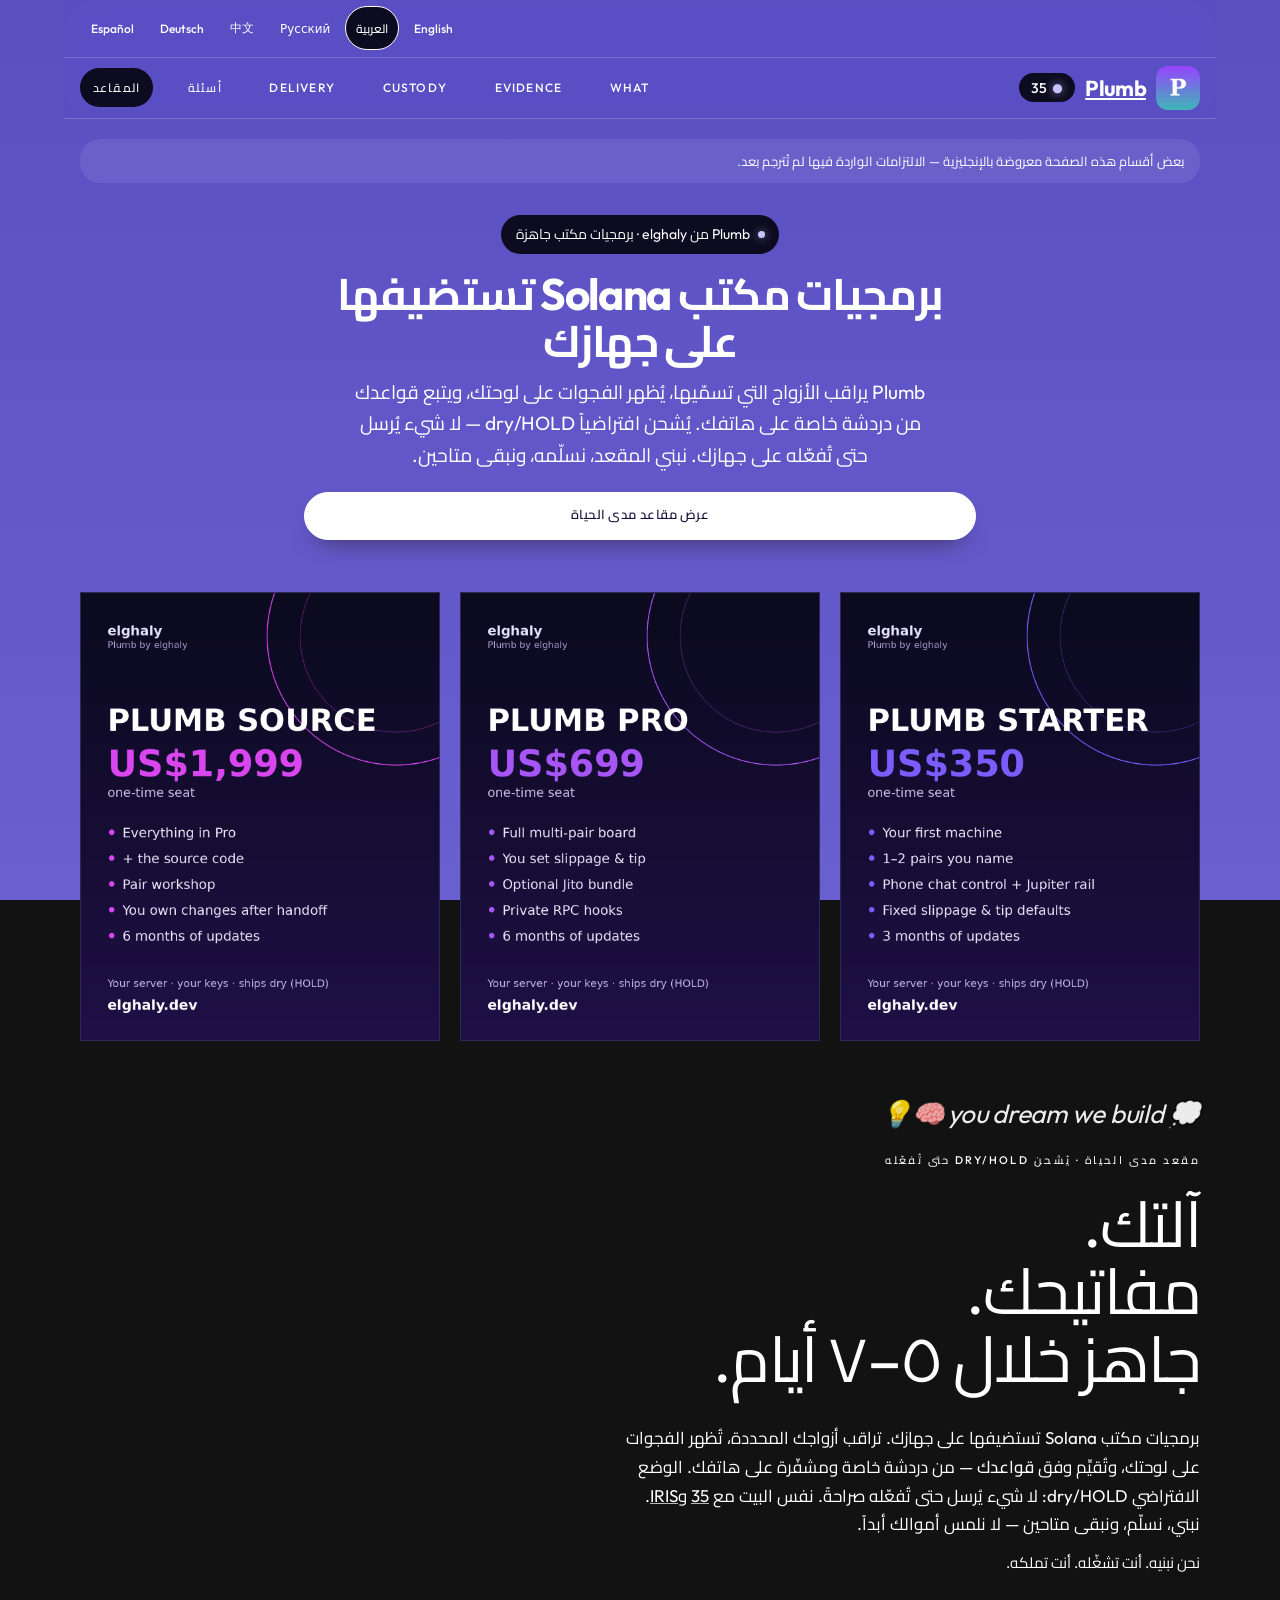
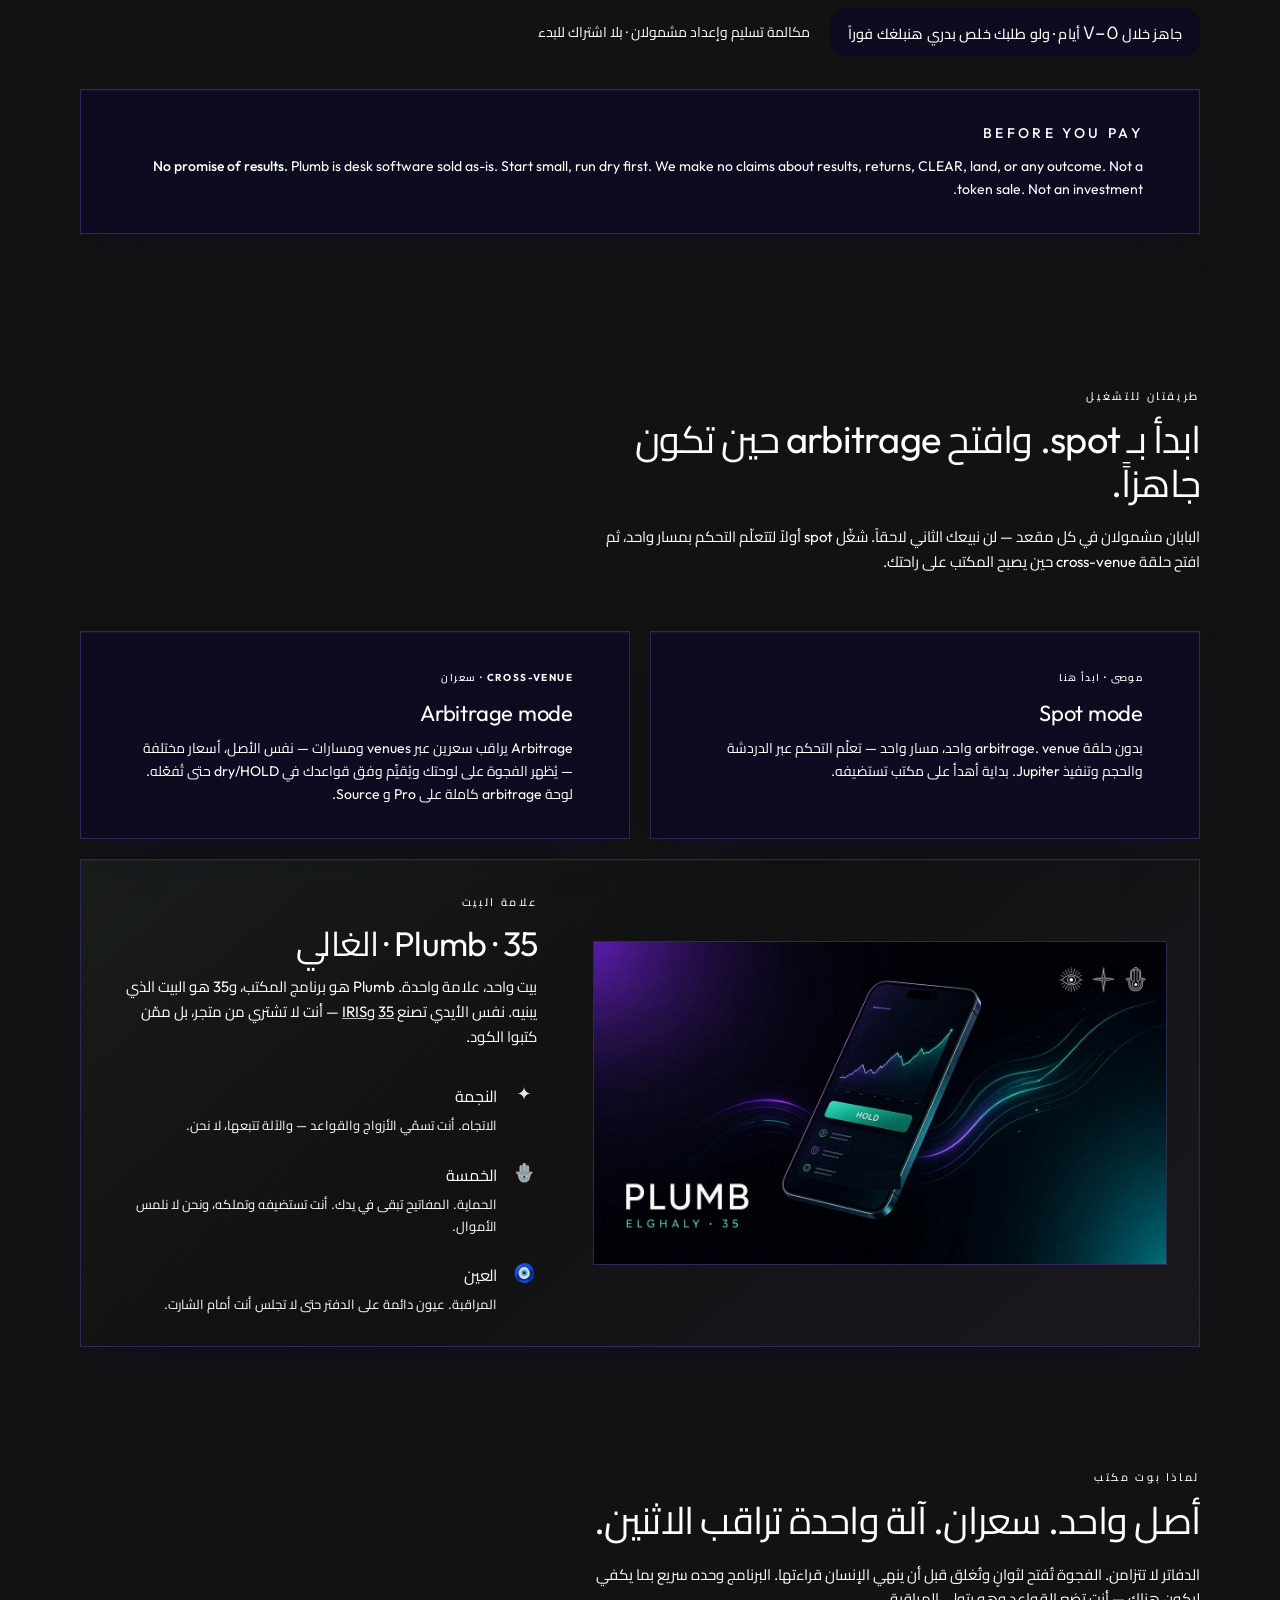
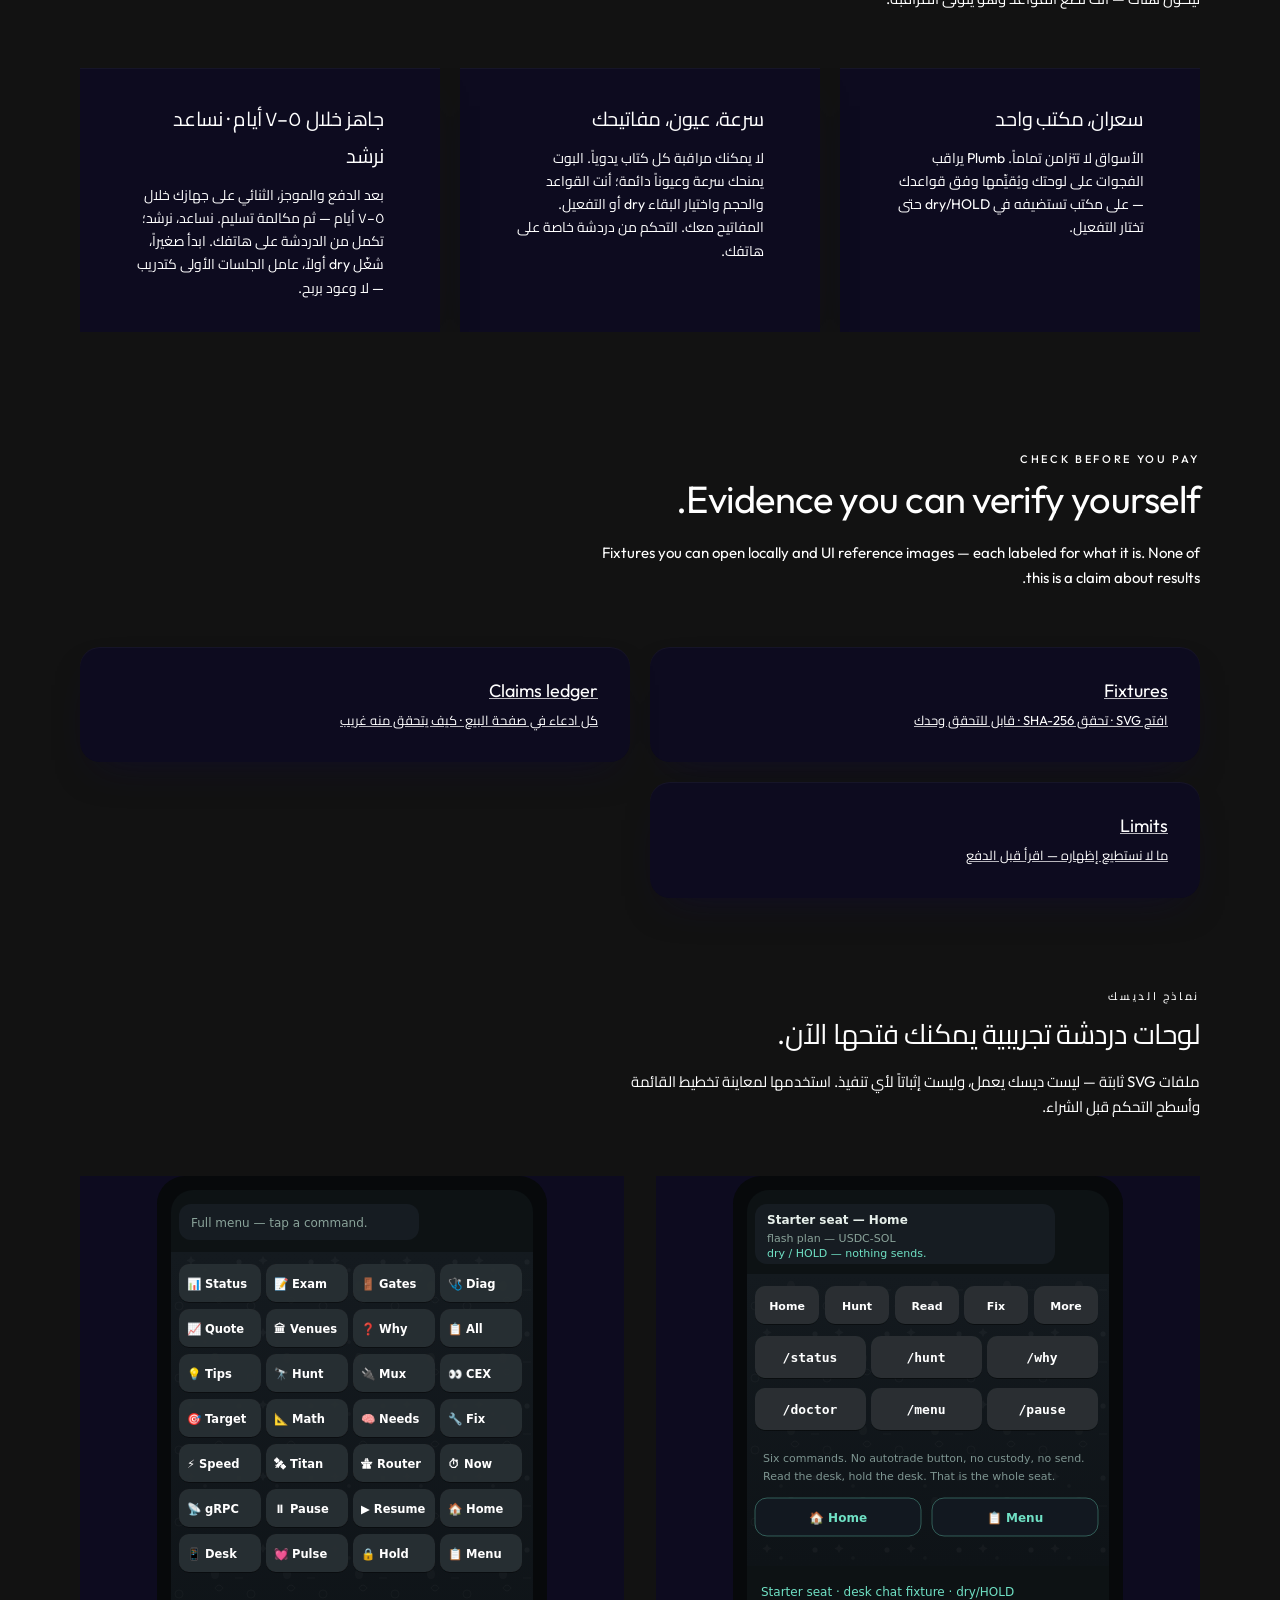
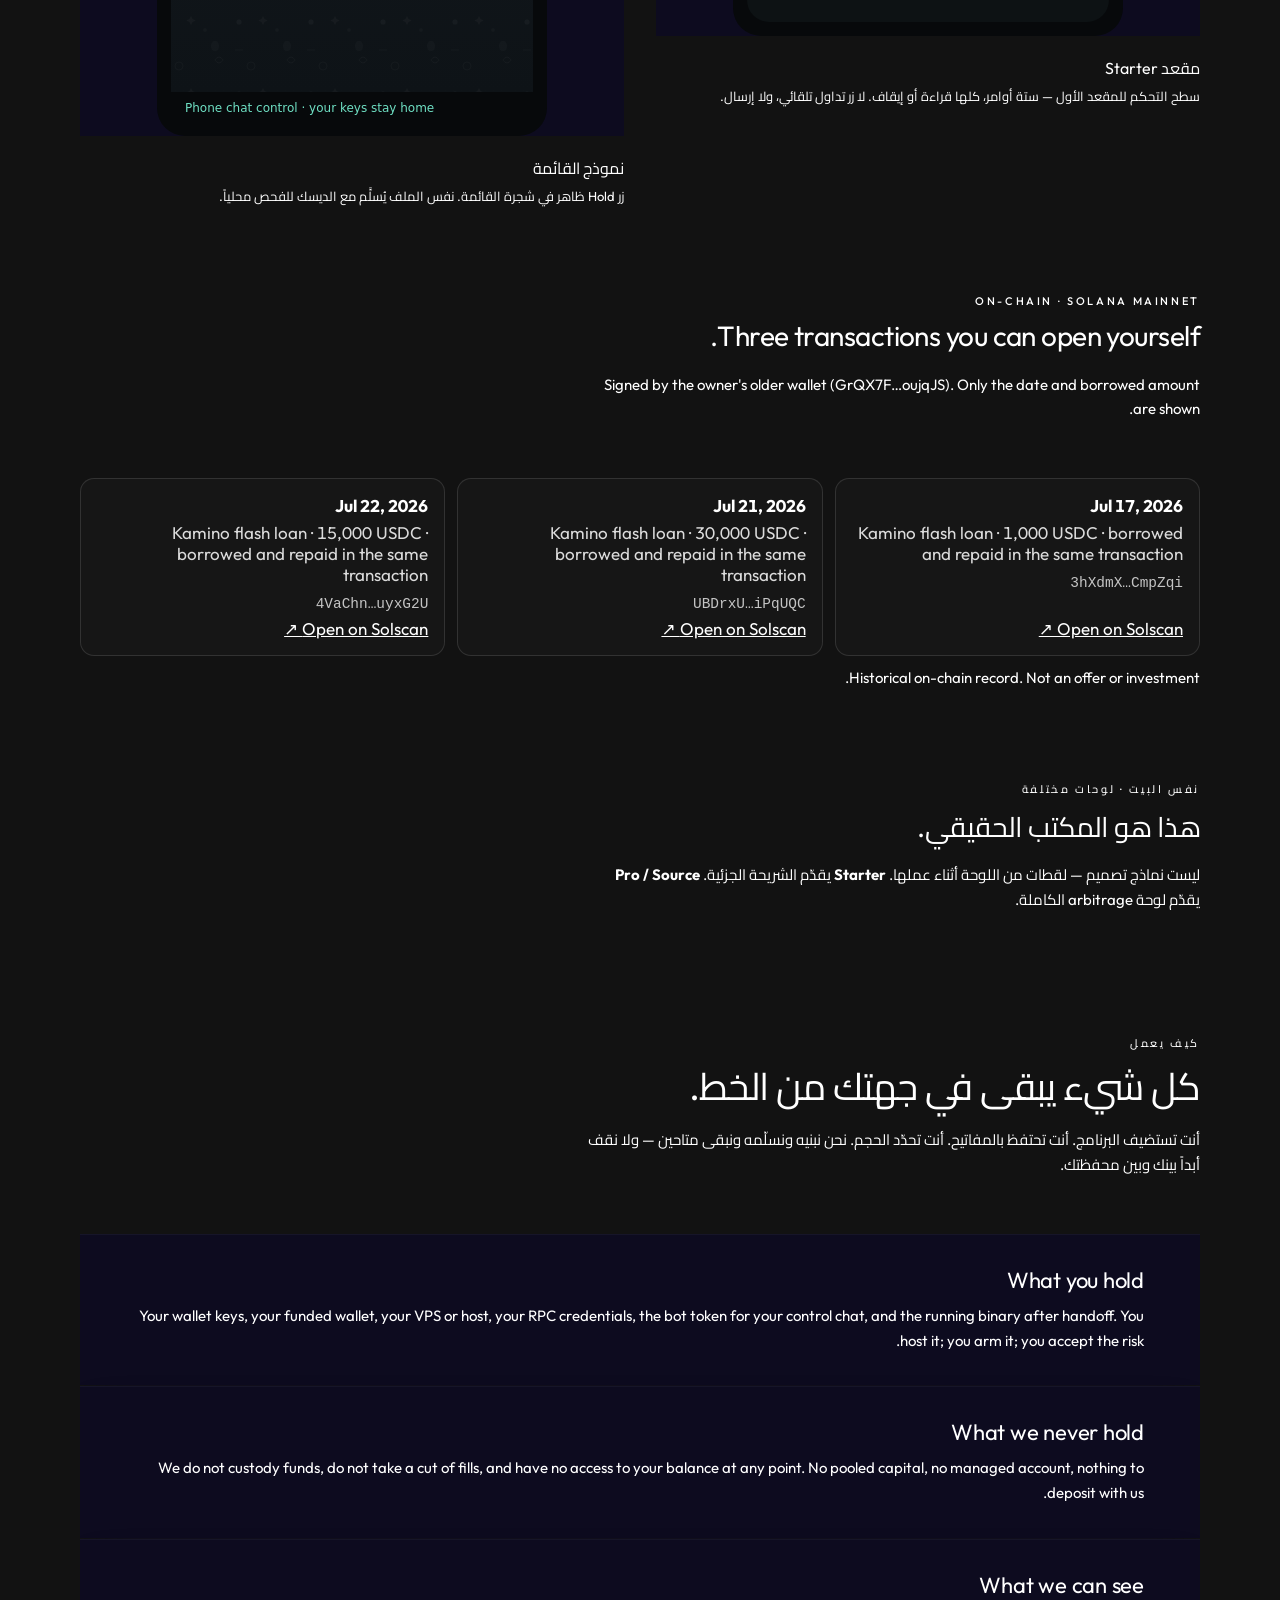
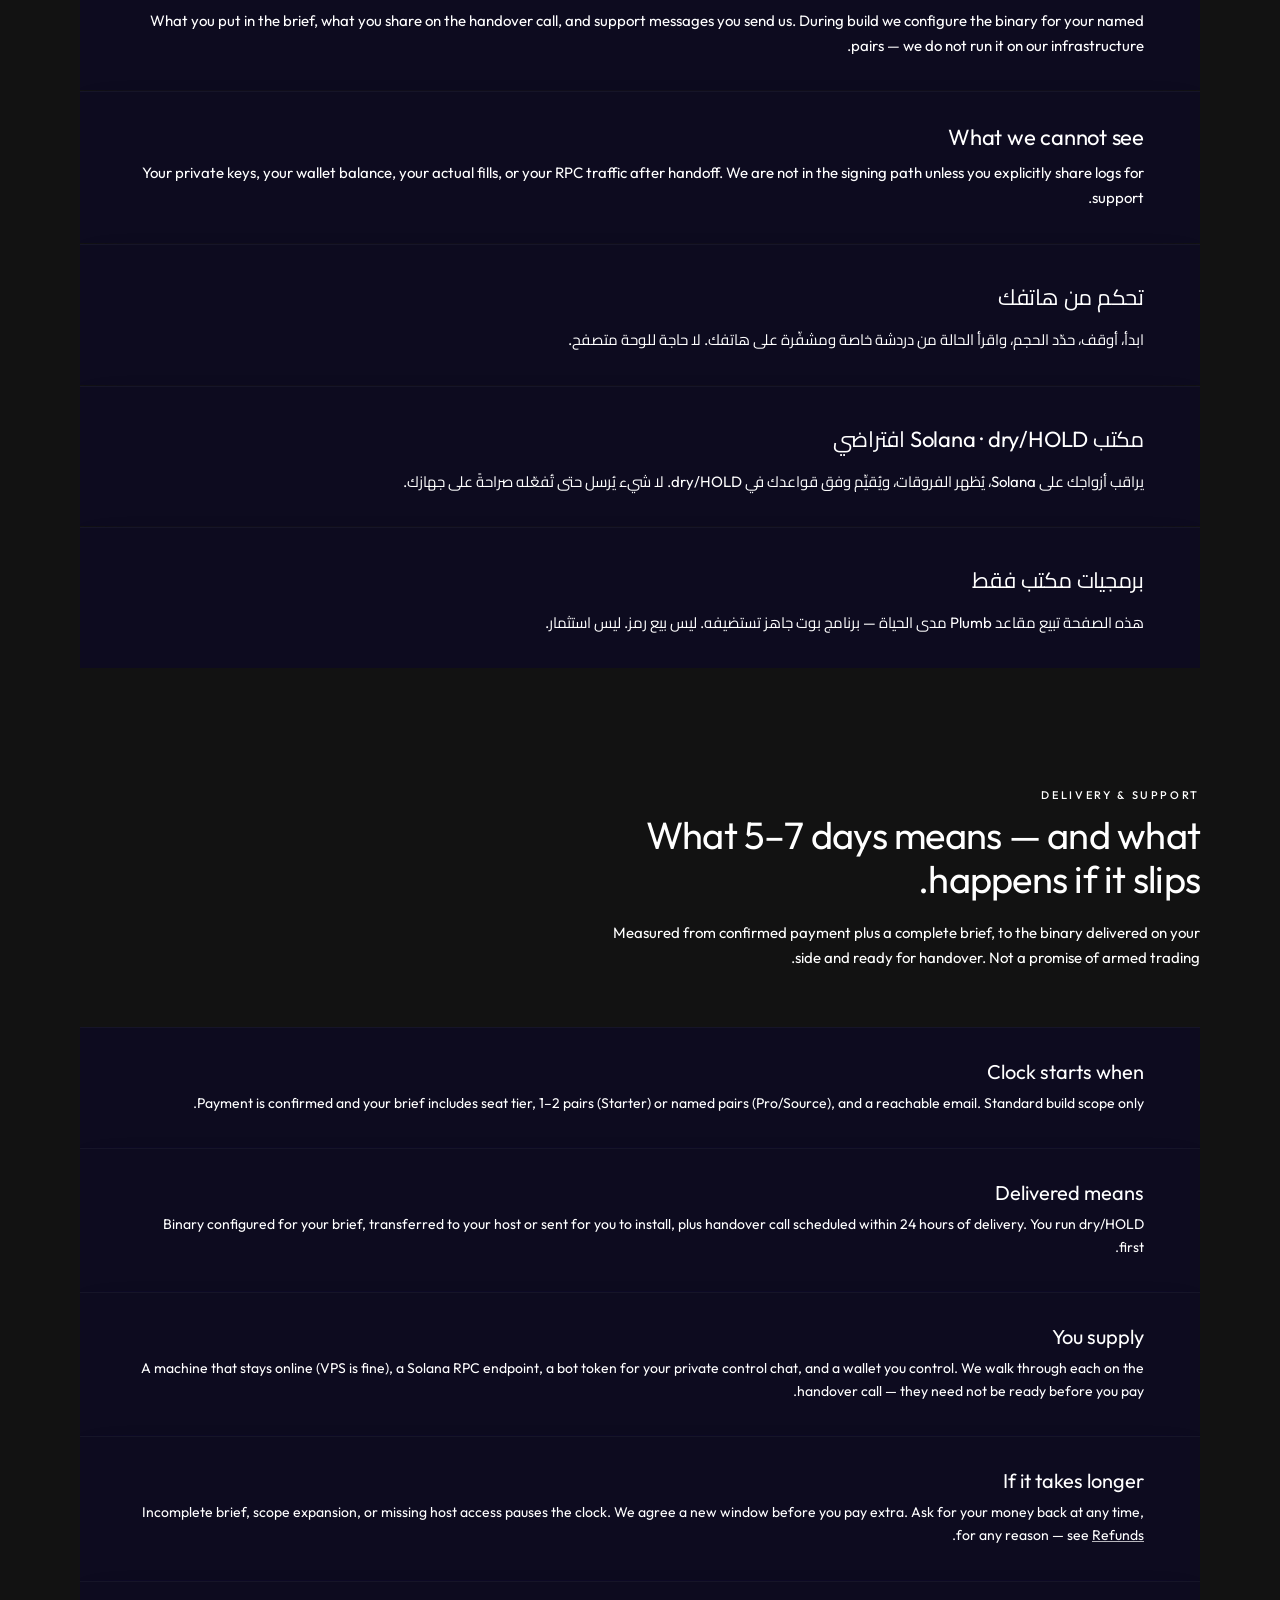
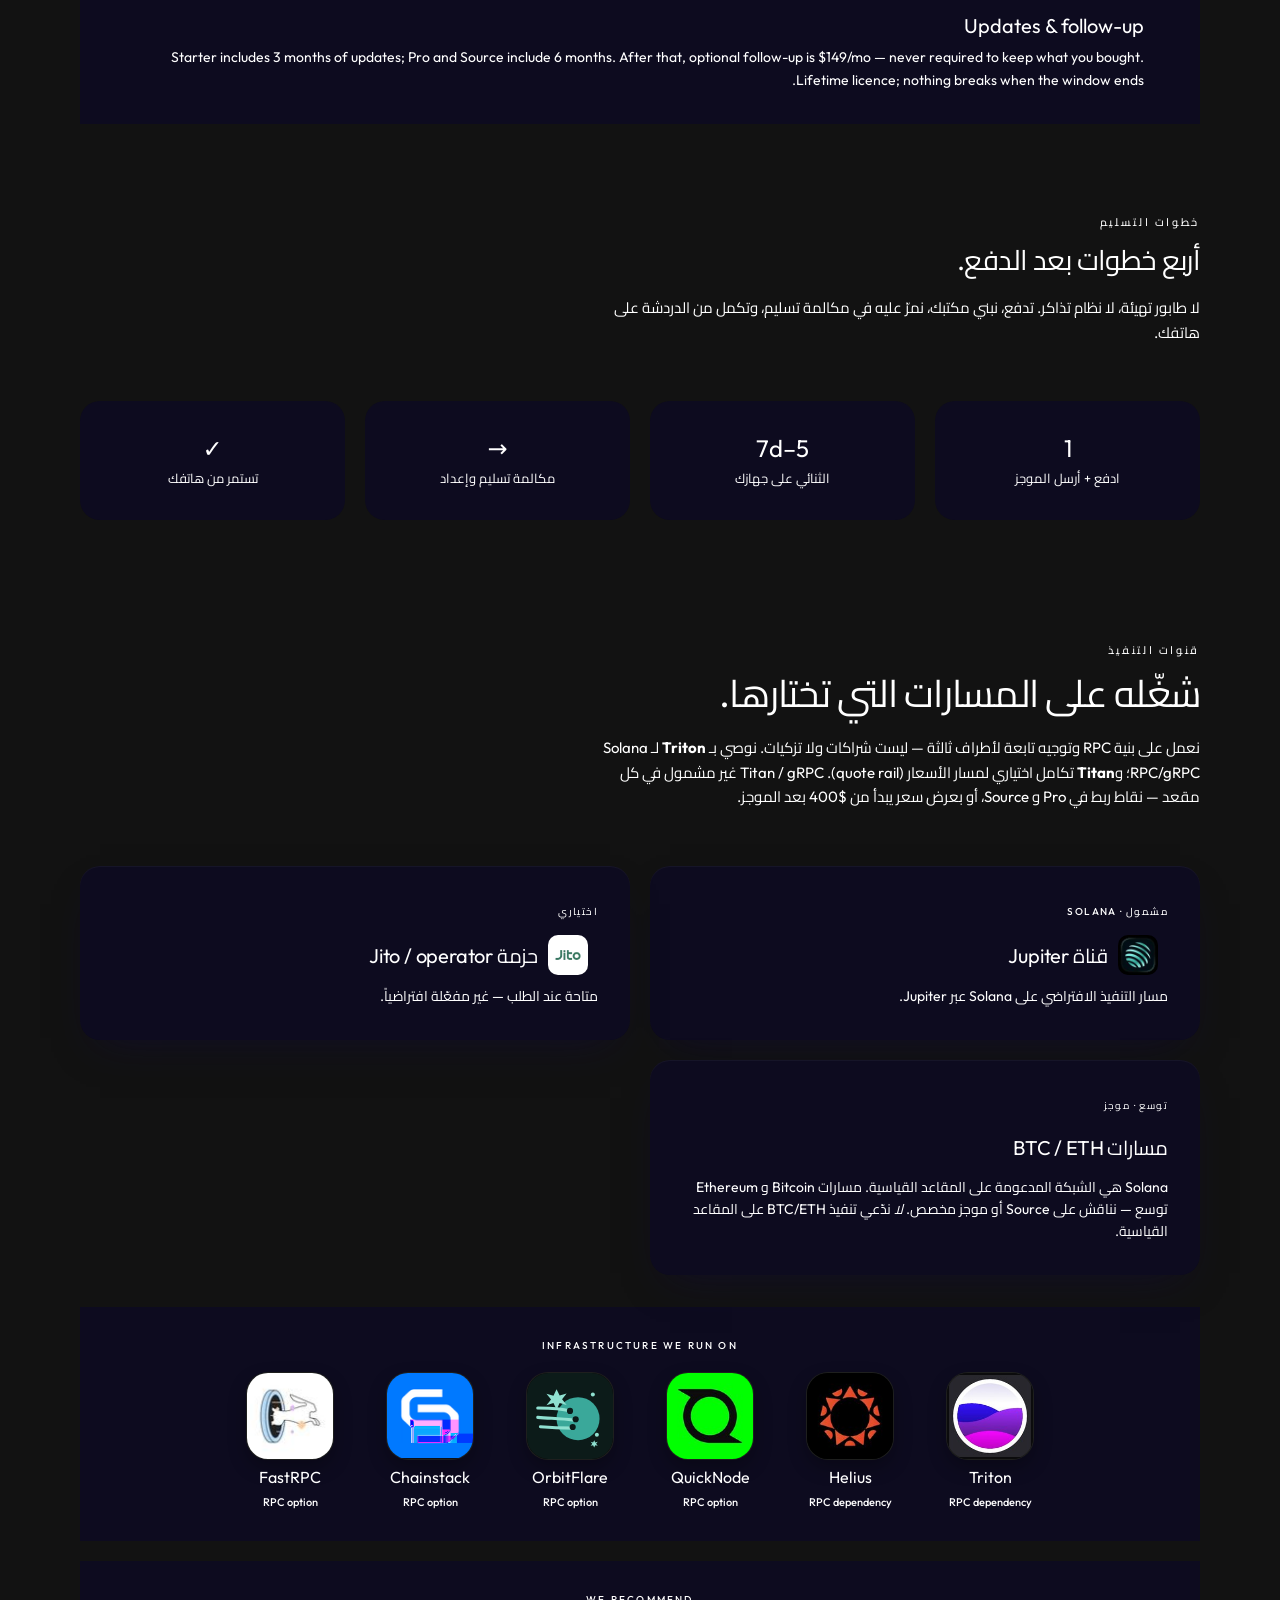
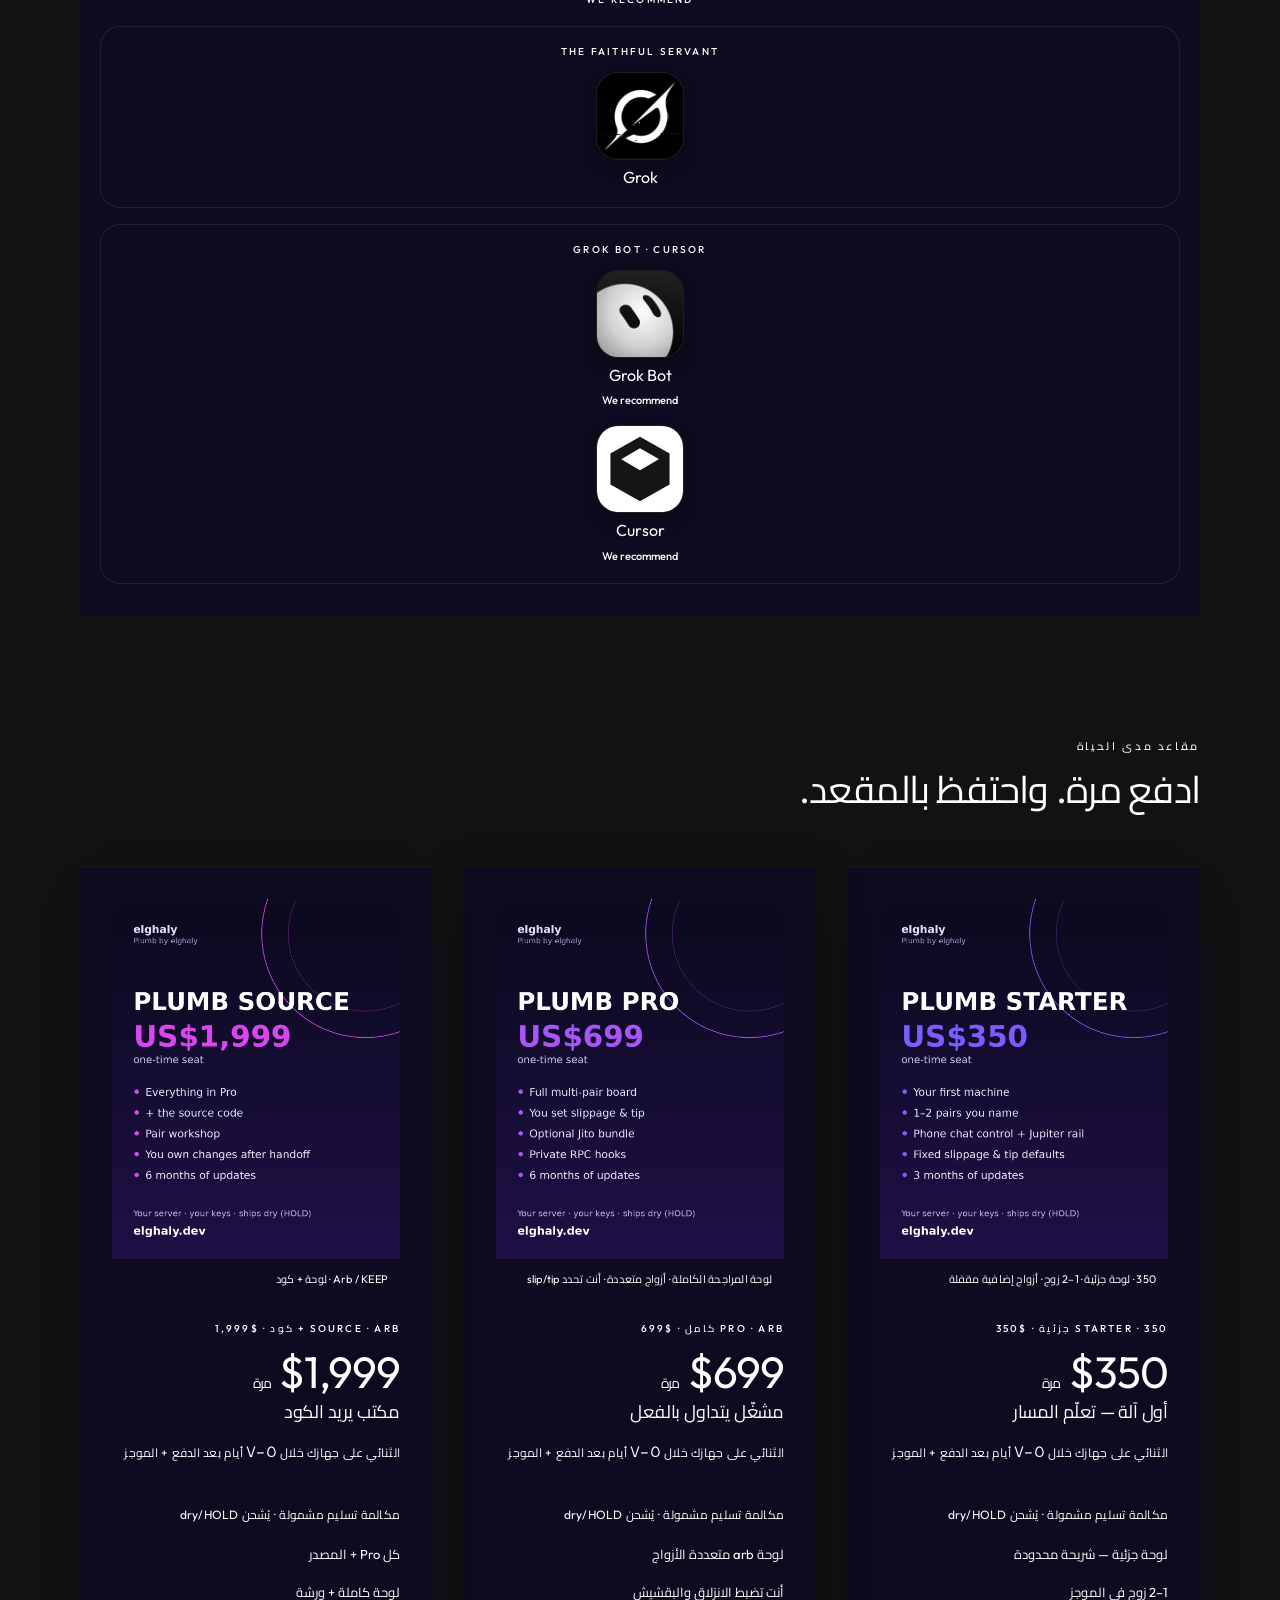
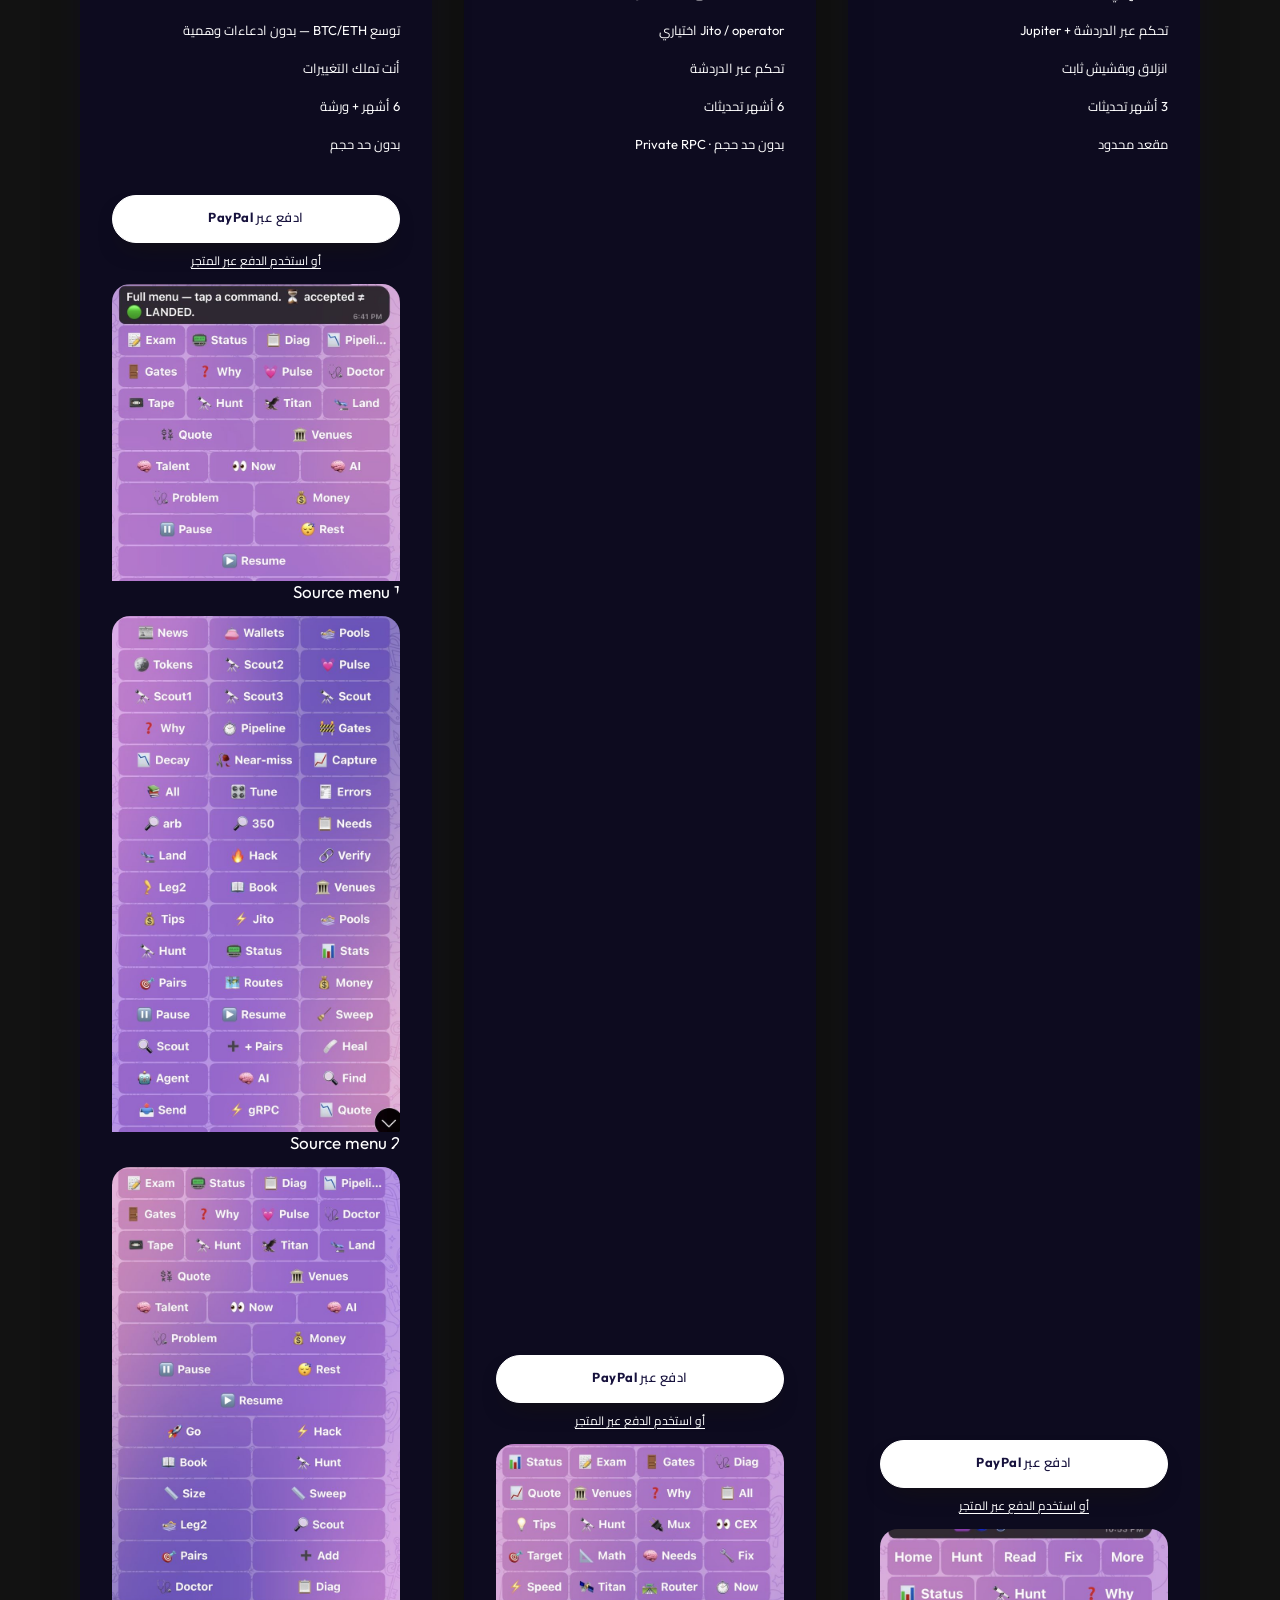
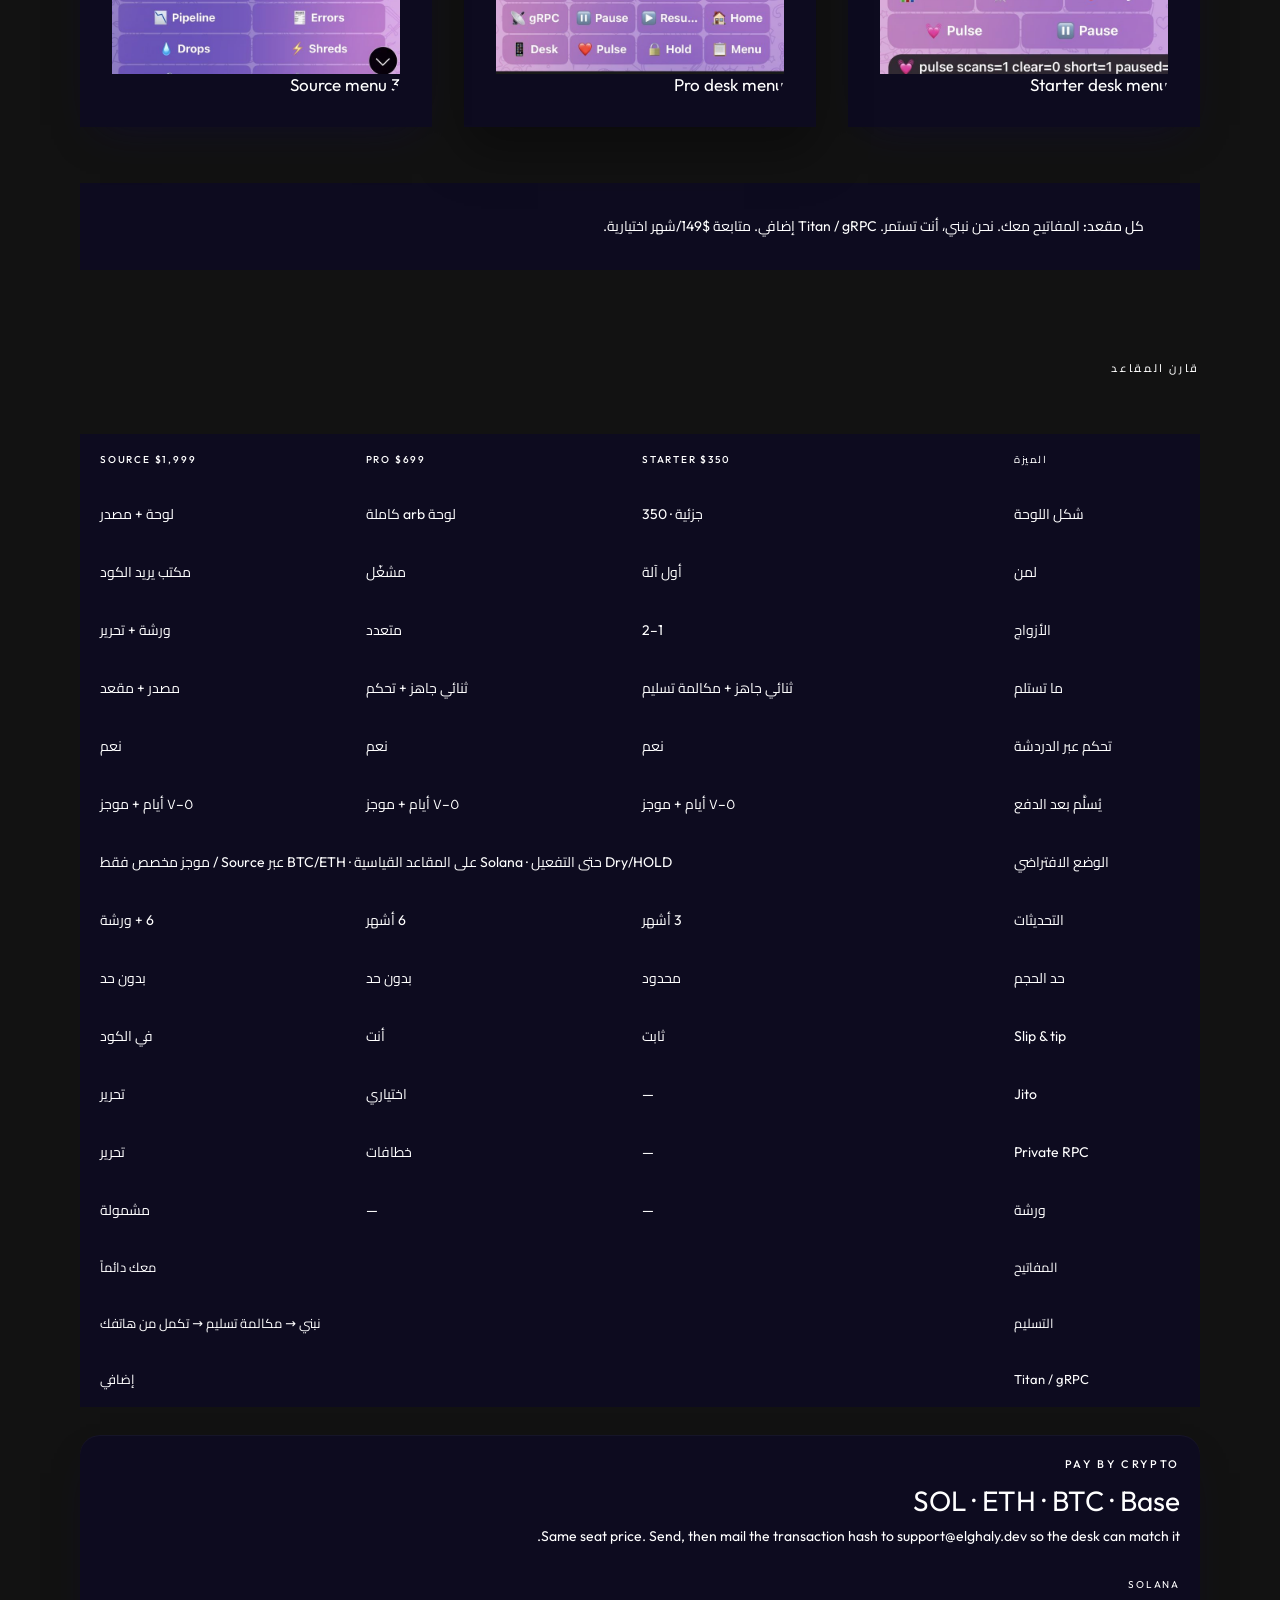
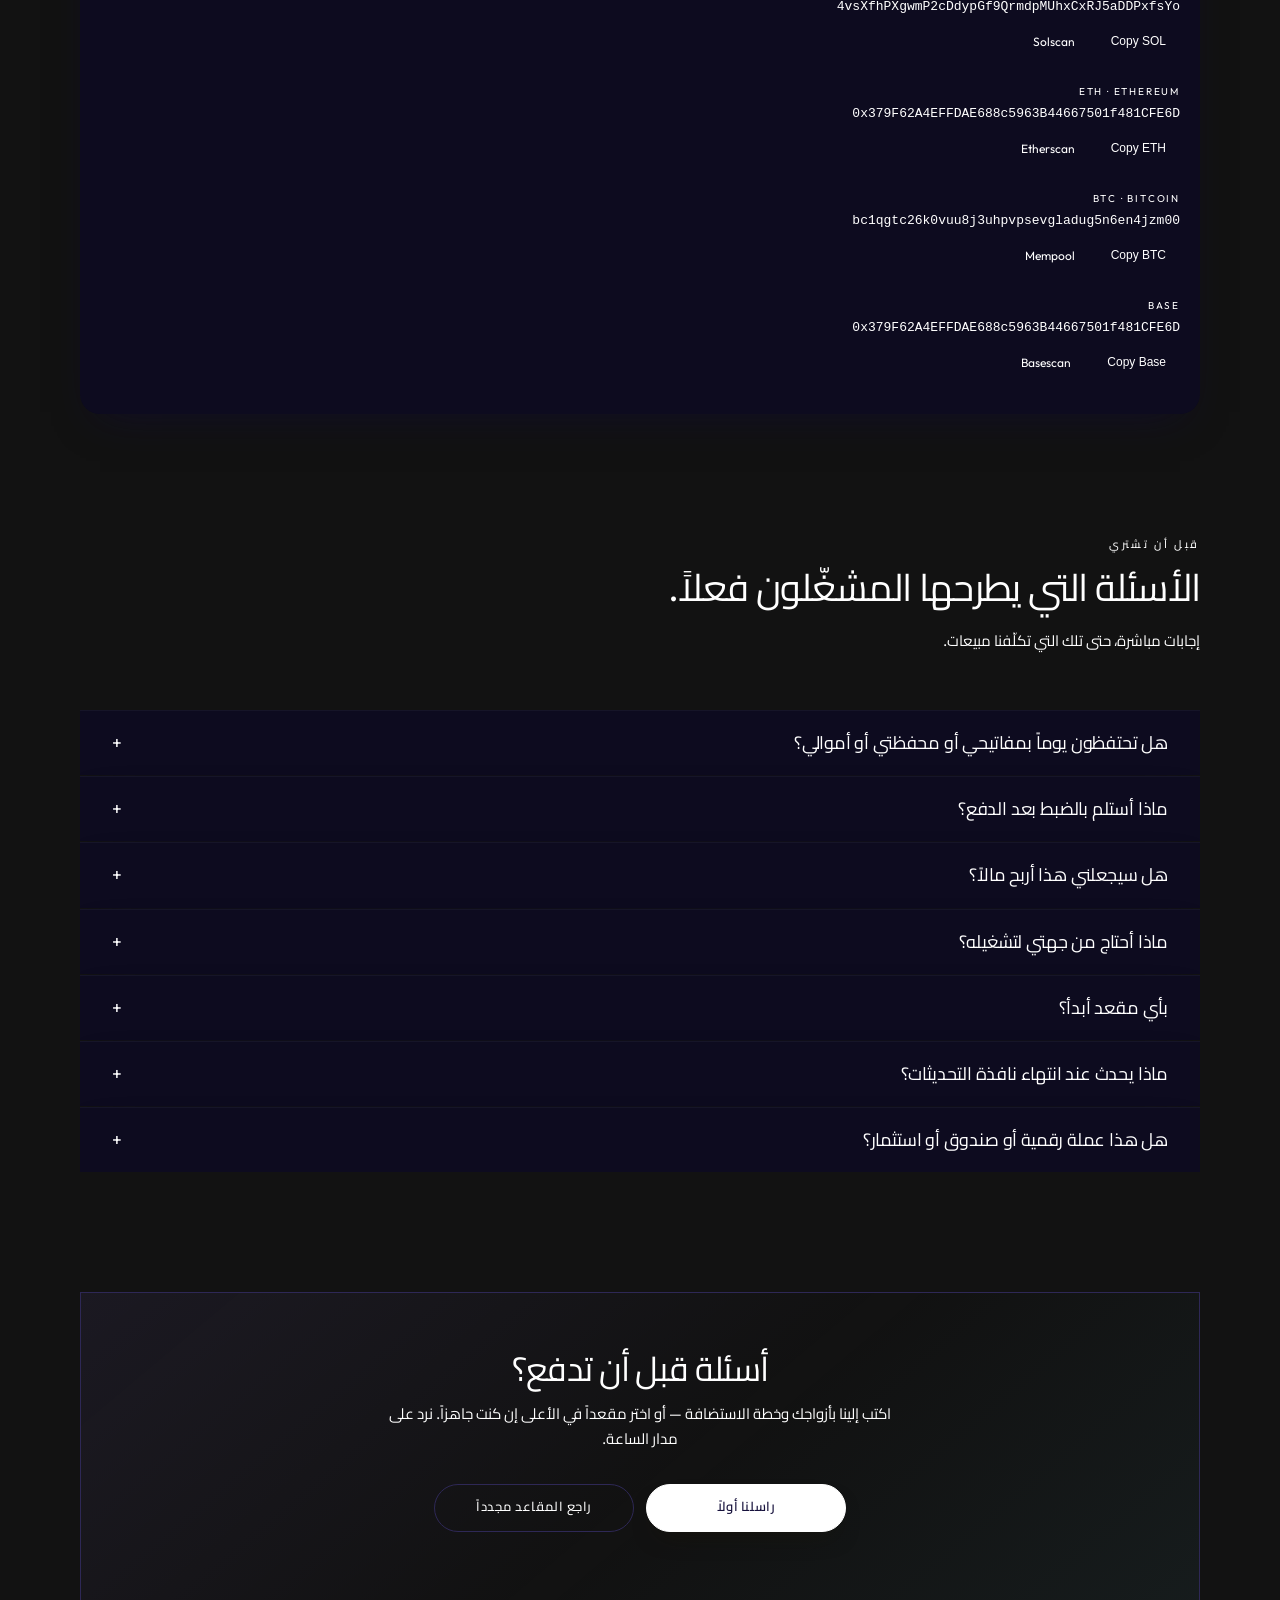
==== ar/index.html @ 6e105bf3 "Footer: LinkedIn icon points to the company page" ====
<!DOCTYPE html>
<html lang="ar" dir="rtl">
<head>
<base href="/"/>
<meta charset="utf-8"/>
<meta name="viewport" content="width=device-width,initial-scale=1"/>
<title>Plumb — Ready Desk Software</title>
<meta name="description" content="Self-hosted Solana desk software. Ships dry/HOLD. Controlled from a private chat on your phone, Jupiter routes, partial or full pair board. Ready in 5–7 days after payment and brief. Lifetime seats."/>
<meta name="theme-color" content="#352373"/>
<meta name="color-scheme" content="dark"/>
<meta name="robots" content="index,follow,max-image-preview:large,max-snippet:-1"/>
<meta name="author" content="Elghaly"/>
<link rel="canonical" href="https://plumb-35.elghaly.dev/ar/"/>
<meta property="og:site_name" content="Plumb — Elghaly"/>
<meta property="og:title" content="Plumb — Ready Desk Software"/>
<meta property="og:description" content="Self-hosted Solana desk. Ships dry/HOLD. Partial or full pair board. Ready in 5–7 days after payment and brief."/>
<meta property="og:url" content="https://plumb-35.elghaly.dev/"/>
<meta property="og:type" content="website"/>
<meta property="og:locale" content="en_US"/>
<meta property="og:image" content="https://plumb-35.elghaly.dev/brand-plumb-hero-v2.jpg?v=1"/>
<meta property="og:image:width" content="1280"/>
<meta property="og:image:height" content="720"/>
<meta property="og:image:alt" content="Plumb by elghaly — desk on your phone, HOLD by default"/>
<meta name="twitter:card" content="summary_large_image"/>
<meta name="twitter:title" content="Plumb — Ready Desk Software"/>
<meta name="twitter:description" content="Self-hosted Solana desk. Ships dry/HOLD. Partial or full pair board. Ready in 5–7 days after payment and brief."/>
<meta name="twitter:image" content="https://plumb-35.elghaly.dev/brand-plumb-hero-v2.jpg?v=1"/>
<link rel="icon" href="/favicon.ico" sizes="any"/>
<link rel="icon" href="/favicon.png" type="image/png"/>
<link rel="icon" href="/favicon.svg" type="image/svg+xml"/>
<link rel="apple-touch-icon" href="/apple-touch-icon.png"/>
<link rel="manifest" href="site.webmanifest"/>
<link rel="preload" as="image" href="plumb-starter-1080x1350.png" type="image/png" fetchpriority="high"/>
<link rel="stylesheet" href="/css/house-glass.css"/>
<script>window.PLUMB_PAGE_LANG="ar";</script>
<script>
/* Set the js flag and the saved language direction before first paint, so a
   returning Arabic reader never sees an English LTR frame flip to RTL. */
(function(){var d=document.documentElement;d.className+=' js';
try{var l=localStorage.getItem('plumb-lang');
if(l&&/^(en|ar|ru|zh|de|es)$/.test(l)){d.lang=l;d.dir=l==='ar'?'rtl':'ltr';}
else if(typeof window.PLUMB_PAGE_LANG==='string'&&/^(en|ar|ru|zh)$/.test(window.PLUMB_PAGE_LANG)){d.lang=window.PLUMB_PAGE_LANG;d.dir=window.PLUMB_PAGE_LANG==='ar'?'rtl':'ltr';}}catch(e){}})();
</script>
<script type="application/ld+json">
{
 "@context": "https://schema.org",
 "@graph": [
  {
   "@type": "Organization",
   "@id": "https://plumb-35.elghaly.dev/#org",
   "name": "Elghaly",
   "url": "https://plumb-35.elghaly.dev/",
   "logo": "https://plumb-35.elghaly.dev/brand-35-plumb.jpg",
   "email": "support@elghaly.dev",
   "sameAs": [
    "https://35.elghaly.dev",
    "https://iris-35.elghaly.dev"
   ]
  },
  {
   "@type": "WebSite",
   "@id": "https://plumb-35.elghaly.dev/#site",
   "url": "https://plumb-35.elghaly.dev/",
   "name": "Plumb — Ready Desk Software",
   "publisher": {
    "@id": "https://plumb-35.elghaly.dev/#org"
   },
   "inLanguage": [
    "en",
    "ar",
    "ru",
    "zh",
    "de",
    "es"
   ]
  },
  {
   "@type": "SoftwareApplication",
   "@id": "https://plumb-35.elghaly.dev/#app",
   "name": "Plumb",
   "applicationCategory": "FinanceApplication",
   "operatingSystem": "Linux",
   "description": "Self-hosted Solana desk software. Ships dry/HOLD. Controlled from a private chat on your phone, Jupiter routes, partial or full arbitrage pair board. Ready within 5–7 days of confirmed payment and brief. You host it and hold your own keys.",
   "url": "https://plumb-35.elghaly.dev/",
   "image": "https://plumb-35.elghaly.dev/brand-plumb-hero-v2.jpg?v=1",
   "publisher": {
    "@id": "https://plumb-35.elghaly.dev/#org"
   },
   "offers": [
    {
     "@type": "Offer",
     "name": "Starter seat",
     "price": "350",
     "priceCurrency": "USD",
     "description": "Partial pair board, 1–2 pairs, phone chat control and Jupiter rail, fixed slippage and tip defaults, 3 months of updates.",
     "url": "https://plumb-shop.elghaly.dev/products/plumb-starter",
     "availability": "https://schema.org/InStock"
    },
    {
     "@type": "Offer",
     "name": "Pro seat",
     "price": "699",
     "priceCurrency": "USD",
     "description": "Full multi-pair arbitrage board, you set slippage and tip, optional Jito bundle, private RPC hooks, 6 months of updates.",
     "url": "https://plumb-shop.elghaly.dev/products/plumb-pro",
     "availability": "https://schema.org/InStock"
    },
    {
     "@type": "Offer",
     "name": "Source seat",
     "price": "1999",
     "priceCurrency": "USD",
     "description": "Everything in Pro plus the source code, pair workshop and 6 months of updates.",
     "url": "https://plumb-shop.elghaly.dev/products/plumb-source",
     "availability": "https://schema.org/InStock"
    }
   ]
  },
  {
   "@type": "FAQPage",
   "@id": "https://plumb-35.elghaly.dev/#faq",
   "mainEntity": [
    {
     "@type": "Question",
     "name": "Do you ever hold my keys, my wallet, or my funds?",
     "acceptedAnswer": {
      "@type": "Answer",
      "text": "No. Plumb runs on your machine with your keys and your wallet. We do not custody funds, do not take a cut of fills, and have no access to your balance at any point."
     }
    },
    {
     "@type": "Question",
     "name": "What exactly do I get after I pay?",
     "acceptedAnswer": {
      "@type": "Answer",
      "text": "A ready bot built for the pairs you name in the brief, delivered within 5–7 days of confirmed payment and brief, plus a handover call to get it running on your host. Starter and Pro ship the running binary; Source ships the source code as well. Every seat is controlled from a private chat on your phone. Ships dry/HOLD by default."
     }
    },
    {
     "@type": "Question",
     "name": "Will this make me money?",
     "acceptedAnswer": {
      "@type": "Answer",
      "text": "We make no promise of results. Plumb is a tool that gives you speed and constant eyes on the book, but the rules, the size and the risk are yours. Markets can move against you and you can lose money."
     }
    },
    {
     "@type": "Question",
     "name": "What do I need on my side to run it?",
     "acceptedAnswer": {
      "@type": "Answer",
      "text": "A machine that stays online such as a small VPS, a Solana RPC endpoint, a bot token for your private control chat, and a funded wallet you control. We walk through each of these on the handover call."
     }
    },
    {
     "@type": "Question",
     "name": "Which seat should I start on?",
     "acceptedAnswer": {
      "@type": "Answer",
      "text": "Starter if this is your first desk bot. Pro if you already trade actively and want the multi-pair arbitrage board with your own slippage and tip settings. Source only if you intend to edit the code yourself."
     }
    },
    {
     "@type": "Question",
     "name": "What happens when the update window ends?",
     "acceptedAnswer": {
      "@type": "Answer",
      "text": "Nothing breaks. The seat is a lifetime licence and the desk keeps running. Updates are included for 3 months on Starter and 6 months on Pro and Source; continued updates afterwards are an optional $149/mo."
     }
    },
    {
     "@type": "Question",
     "name": "Is this a token, a fund, or an investment?",
     "acceptedAnswer": {
      "@type": "Answer",
      "text": "No. You are buying software once and running it yourself. There is no token, no pooled capital, no managed account and nothing to deposit with us."
     }
    }
   ]
  }
 ]
}
</script>

<link rel="alternate" hreflang="en" href="https://plumb-35.elghaly.dev/"/>
<link rel="alternate" hreflang="ar" href="https://plumb-35.elghaly.dev/ar/"/>
<link rel="alternate" hreflang="ru" href="https://plumb-35.elghaly.dev/ru/"/>
<link rel="alternate" hreflang="zh" href="https://plumb-35.elghaly.dev/zh/"/>
<link rel="alternate" hreflang="x-default" href="https://plumb-35.elghaly.dev/"/>
<link rel="stylesheet" href="../css/footer-social.css"/>
</head>
<body>
<a class="skip-link" href="#main" id="skipLink">Skip to content</a>
<div class="wrap">
  <header class="nav">
    <div class="nav__langbar">
      <div class="nav__langbar-in">
        <nav class="lang-switch" aria-label="Language">
          <a class="lang-btn active" href="/" data-lang="en" hreflang="en" lang="en">English</a>
          <a class="lang-btn" href="/ar/" data-lang="ar" hreflang="ar" lang="ar">العربية</a>
          <a class="lang-btn" href="/ru/" data-lang="ru" hreflang="ru" lang="ru">Русский</a>
          <a class="lang-btn" href="/zh/" data-lang="zh" hreflang="zh" lang="zh">中文</a>
          <button type="button" class="lang-btn" data-lang="de">Deutsch</button>
          <button type="button" class="lang-btn" data-lang="es">Español</button>
        </nav>
      </div>
    </div>
    <div class="nav__in">
      <div class="nav__start">
        <div class="brand">
          <img class="brand-p" src="/logo.png" width="56" height="56" alt="" aria-hidden="true"/>
          <a href="#top" class="brand-logo" aria-label="Plumb 35 — Elghaly, back to top">
            <span class="bl-35" aria-hidden="true">Plumb</span>
          </a>
        </div>
        <span class="house-badge" title="35 house mark"><span class="house-badge__dot" aria-hidden="true">●</span> 35</span>
      </div>
      <nav class="site-nav" aria-label="Sections">
        <a href="#what" id="navWhat">What</a>
        <a href="#evidence" id="navEvidence">Evidence</a>
        <a href="#custody" id="navCustody">Custody</a>
        <a href="#delivery" id="navDelivery">Delivery</a>
        <a href="#faq" id="navFaq">FAQ</a>
        <a href="#seats" class="nav-cta" id="navSeats">Seats</a>
      </nav>
    </div>
  </header>

  <main id="main">
  <p class="locale-notice" id="homeLocaleNote" hidden></p>
  <section class="intro-hero" aria-labelledby="introTitle">
    <p class="intro-hero__eyebrow" id="introEyebrow">Plumb by elghaly · ready desk software</p>
    <h1 class="intro-hero__title" id="introTitle">Self-hosted Solana desk software you run on your machine</h1>
    <p class="intro-hero__lede" id="introLede">Plumb watches the pairs you name, surfaces gaps on your board, and follows your rules from a private chat on your phone. It ships dry/HOLD by default — nothing sends until you arm it on your hardware. We build the seat, hand it over, and stay reachable.</p>
    <p class="intro-hero__cta"><a class="btn btn-primary" id="introCta" href="#seats">See lifetime seats</a></p>
  </section>
  <section class="hero" id="top">
    <div class="hero-products" aria-label="Lifetime seats">
      <a href="#seats"><img src="plumb-starter-1080x1350.png" width="1080" height="1350" alt="Plumb Starter — US$350 one-time seat" fetchpriority="high" decoding="async"/></a>
      <a href="#seats"><img src="plumb-pro-1080x1350.png" width="1080" height="1350" alt="Plumb Pro — US$699 one-time seat" loading="lazy" decoding="async"/></a>
      <a href="#seats"><img src="plumb-source-1080x1350.png" width="1080" height="1350" alt="Plumb Source — US$1,999 one-time seat" loading="lazy" decoding="async"/></a>
    </div>
    <p class="flagship brand-lock">💭 you dream we build 🧠💡</p>
    <div class="hero-copy">
      <p class="eyebrow" id="heroEyebrow">Lifetime seat · ships dry · HOLD until you arm it</p>
      <h2 id="heroH1">Your machine.<br/>Your keys.<br/>Ready in 5–7 days.</h2>
      <p class="lede" id="heroLede">Self-hosted Solana desk software you run on your hardware. Watches your named pairs, surfaces gaps on your board, and evaluates against <strong>your</strong> rules — controlled from a private, encrypted chat on your phone. Default posture is dry/HOLD: nothing sends until you explicitly arm it. Same house as <a href="https://35.elghaly.dev">35</a> and <a href="https://iris-35.elghaly.dev">IRIS</a>. We build, hand over, and stay reachable — we never touch your funds.</p>
      <p class="pitch-line" id="heroPitch">We build it. You run it. You keep it.</p>
    </div>
    <div class="hero-meta">
      <p class="delivery delivery-lg" id="heroDelivery">Ready in <time>5–7</time> days · If your order is ready sooner, we&#x27;ll let you know right away.</p>
      <p class="hero-help" id="heroHelp">Handover call and setup included · no subscription to start</p>
    </div>
    <aside class="trust-band reveal" aria-labelledby="trustTitle">
      <p class="section-label" id="trustLabel">Before you pay</p>
      <p id="trustTitle"><strong id="trustStrong">No promise of results.</strong> <span id="trustNote">Plumb is desk software sold as-is. Start small, run dry first. We make no claims about results, returns, CLEAR, land, or any outcome. Not a token sale. Not an investment.</span></p>
    </aside>
  </section>

  <section id="what" class="reveal" aria-labelledby="modesTitle">
    <div class="section-head">
      <p class="section-label" id="modesLabel">Two ways to run it</p>
      <h2 class="section-title" id="modesTitle">Start on spot. Open arbitrage when you are ready.</h2>
      <p class="section-note" id="modesNote">Both doors ship on every seat — you are not upsold into the second one later. Run spot first to learn the controls with one path at a time, then switch on the cross-venue loop when the desk feels like yours.</p>
    </div>
    <div class="modes-grid">
      <article class="mode-card">
        <span class="mode-tag" id="m1t">Recommended · start here</span>
        <h3 id="m1h">Spot mode</h3>
        <p id="m1">No arbitrage loop. One venue, one path at a time — learn chat control, sizing, and Jupiter execution on the pairs you name. A calmer first run on a self-hosted desk you hold.</p>
      </article>
      <article class="mode-card">
        <span class="mode-tag" id="m2t">Cross-venue · two prices</span>
        <h3 id="m2h">Arbitrage mode</h3>
        <p id="m2">Arbitrage watches two prices across venues and routes — same asset, different quotes — surfaces the gap on your board, and evaluates against your rules in dry/HOLD until you arm it. Full arbitrage board on Pro and Source.</p>
      </article>
    </div>
  </section>

  <section class="brand-plate reveal" id="brand" aria-labelledby="bpTitle">
    <div class="brand-plate-inner">
      <figure class="brand-plate-figure">
        <picture><source srcset="brand-plumb-hero-v2.webp?v=1" type="image/webp"/><img src="brand-plumb-hero-v2.jpg?v=1" width="1280" height="720" loading="lazy" decoding="async"
             alt="Plumb by elghaly — desk on your phone, HOLD by default"/></picture>
      </figure>
      <div class="brand-plate-copy">
        <p class="section-label" id="bpLabel">The house mark</p>
        <h2 class="section-title" id="bpTitle">35 · Plumb · Elghaly</h2>
        <p class="section-note" id="bpNote">One house, one mark. Plumb is the desk software; 35 is the house that builds it. The same hands ship <a href="https://35.elghaly.dev">35</a> and <a href="https://iris-35.elghaly.dev">IRIS</a> — you are not buying from a storefront, you are buying from the people who wrote it.</p>
        <ul class="brand-glyphs">
          <li>
            <span class="glyph" aria-hidden="true">✦</span>
            <div><strong id="bg1h">The star</strong><span class="glyph-note" id="bg1">Direction. You name the pairs and the rules — the machine follows them, not us.</span></div>
          </li>
          <li>
            <span class="glyph" aria-hidden="true">🪬</span>
            <div><strong id="bg2h">The hamsa</strong><span class="glyph-note" id="bg2">Protection. Keys stay in your hands. You host it, you hold it, we never touch funds.</span></div>
          </li>
          <li>
            <span class="glyph" aria-hidden="true">🧿</span>
            <div><strong id="bg3h">The eye</strong><span class="glyph-note" id="bg3">Watch. Constant eyes on the book so you do not have to sit on the chart.</span></div>
          </li>
        </ul>
      </div>
    </div>
  </section>

  <section id="why-arbitrage" class="reveal">
    <div class="section-head">
      <p class="section-label" id="whyLabel">Why a desk bot</p>
      <h2 class="section-title" id="whyTitle">Same asset. Two prices. One machine watching both.</h2>
      <p class="section-note" id="whyNote">Books do not sync. The gap opens for seconds and closes before a human finishes reading it. Software is the only thing fast enough to be there — so you set the rules and let it hold the watch.</p>
    </div>
    <div class="why-grid">
      <article class="why-card">
        <h3 id="why1h">Two prices, one desk</h3>
        <p id="why1">Markets do not sync perfectly. A pair can quote differently on two venues or Jupiter routes. Plumb watches those gaps, surfaces them on your board, and evaluates them against your rules — on a self-hosted desk you run in dry/HOLD until you choose to arm.</p>
      </article>
      <article class="why-card">
        <h3 id="why2h">Speed, eyes, your keys</h3>
        <p id="why2">You cannot watch every book by hand. A desk bot brings speed and constant eyes; you bring the rules, the size, and the choice to stay dry or arm when ready. Keys stay with you. Control stays in a private chat on your phone — no browser dashboard required.</p>
      </article>
      <article class="why-card">
        <h3 id="why3h">Ready in 5–7 days · we help we guide</h3>
        <p id="why3">After payment and brief, your binary is on your side within 5–7 days — then a handover call. We help, we guide; you continue from the chat on your phone. Start small, run dry first, treat early sessions as training — not hype, not a promise of results.</p>
      </article>
    </div>
  </section>

  <section id="evidence" class="reveal" aria-labelledby="evTitle">
    <div class="section-head">
      <p class="section-label" id="evLabel">Check before you pay</p>
      <h2 class="section-title" id="evTitle">Evidence you can verify yourself.</h2>
      <p class="section-note" id="evNote">Fixtures you can open locally and UI reference images — each labeled for what it is. None of this is a claim about results.</p>
    </div>
    <nav class="proof-links" aria-label="Proof pages">
      <a class="proof-link" href="proof/fixtures/">
        <strong id="proofFixturesT">Fixtures</strong>
        <span id="proofFixturesD">Open SVGs · SHA-256 check · verifiable alone</span>
      </a>
      <a class="proof-link" href="proof/claims/">
        <strong id="proofClaimsT">Claims ledger</strong>
        <span id="proofClaimsD">Every sales-page claim · how a stranger checks it</span>
      </a>
      <a class="proof-link" href="proof/limits/">
        <strong id="proofLimitsT">Limits</strong>
        <span id="proofLimitsD">What we cannot show — read before you pay</span>
      </a>
    </nav>
    <div class="section-head" style="margin-top:var(--space-lg)">
      <p class="section-label" id="glanceLabel">Desk fixtures</p>
      <h3 class="section-title" id="glanceTitle" style="font-size:clamp(22px,3vw,28px)">Synthetic chat boards you can open now.</h3>
      <p class="section-note" id="glanceNote">Static SVG fixtures — not a running desk, not proof of fills. Use them to see menu layout and control surfaces before you buy.</p>
    </div>
    <div class="fixture-grid">
      <figure>
        <a href="desk-first-seat.svg" target="_blank" rel="noopener"><img src="desk-first-seat.svg" alt="Starter seat fixture — Home nav and the six commands the entry seat ships with" width="390" height="460" loading="lazy" decoding="async"/></a>
        <figcaption>
          <strong id="gf1h">Starter seat</strong>
          <span id="gf1">The entry seat's control surface — six commands, all read-or-hold. No autotrade button, no send.</span>
        </figcaption>
      </figure>
      <figure>
        <a href="desk-menu.svg" target="_blank" rel="noopener"><img src="desk-menu.svg" alt="Menu fixture — desk chat menu with Hold control" width="390" height="560" loading="lazy" decoding="async"/></a>
        <figcaption>
          <strong id="gf2h">Menu fixture</strong>
          <span id="gf2">Hold control visible in the menu tree. Same file ships with the desk for local inspection.</span>
        </figcaption>
      </figure>
    </div>
    <div class="section-head" style="margin-top:var(--space-xl)">
      <p class="section-label">On-chain · Solana mainnet</p>
      <h3 class="section-title" style="font-size:clamp(22px,3vw,28px)">Three transactions you can open yourself.</h3>
      <p class="section-note">Signed by the owner&#x27;s older wallet (GrQX7F…oujqJS). Only the date and borrowed amount are shown.</p>
    </div>
    <ul class="kamino-cards">
      <li class="kamino-card">
        <p class="kamino-card__date">Jul 17, 2026</p>
        <p class="kamino-card__what">Kamino flash loan · 1,000 USDC · borrowed and repaid in the same transaction</p>
        <p class="kamino-card__sig" title="Transaction signature"><code>3hXdmX…CmpZqi</code></p>
        <a class="kamino-card__link" href="https://solscan.io/tx/3hXdmXzmZE4ZBdppSQpJtg7nDXSaoWbZ9UpTWMM9aRFcvrfZSrwLbp7zUsKhS3YCQ3bEbSk8snZRXrrdq7CmpZqi" rel="noopener" target="_blank">Open on Solscan ↗</a>
      </li>
      <li class="kamino-card">
        <p class="kamino-card__date">Jul 21, 2026</p>
        <p class="kamino-card__what">Kamino flash loan · 30,000 USDC · borrowed and repaid in the same transaction</p>
        <p class="kamino-card__sig" title="Transaction signature"><code>UBDrxU…iPqUQC</code></p>
        <a class="kamino-card__link" href="https://solscan.io/tx/UBDrxUXdSe2hYgaLMLPoVzbczgKexvH4fvvMrFDfZ4aCjQS148dsb5V1CCx2E4Cii4Sk7kngnERQoJT7KiPqUQC" rel="noopener" target="_blank">Open on Solscan ↗</a>
      </li>
      <li class="kamino-card">
        <p class="kamino-card__date">Jul 22, 2026</p>
        <p class="kamino-card__what">Kamino flash loan · 15,000 USDC · borrowed and repaid in the same transaction</p>
        <p class="kamino-card__sig" title="Transaction signature"><code>4VaChn…uyxG2U</code></p>
        <a class="kamino-card__link" href="https://solscan.io/tx/4VaChnq4qMnfRL221CAKqDmpC4Jqe3Agte9ga2Ehqdcfcyn21eHZHVTkFBcR7NMjY7e3EaxXmZcN8nv1bMuyxG2U" rel="noopener" target="_blank">Open on Solscan ↗</a>
      </li>
    </ul>
    <p class="section-note kamino-note">Historical on-chain record. Not an offer or investment.</p>
    <div class="section-head" style="margin-top:var(--space-xl)">
      <p class="section-label" id="galLabel">Board UI reference</p>
      <h3 class="section-title" id="galTitle" style="font-size:clamp(22px,3vw,28px)">Desk screenshots — UI reference only.</h3>
      <p class="section-note" id="galNote">These are labeled screenshots of board layouts, not reproducible proof and not a promise of current market behavior. <strong>Starter</strong> ships the partial slice. <strong>Pro / Source</strong> ships the full arbitrage board.</p>
    </div>
    <div class="gallery">
      <figure>
        <picture><source srcset="board-partial-350.webp" type="image/webp"/><img class="board-shot" src="board-partial-350.png" alt="Starter partial pair board — UI reference, limited pairs" width="800" height="520" loading="lazy" decoding="async"/></picture>
        <figcaption>
          <span class="tag" id="g2t">Starter $350 · UI reference</span>
          <strong id="g2h">350 · partial board</strong>
          <span id="g2">Pair slice — 1–2 pairs, capped, fixed defaults. A limited slice, not the full desk.</span>
        </figcaption>
      </figure>
      <figure>
        <picture><source srcset="board-full-arb.webp" type="image/webp"/><img class="board-shot" src="board-full-arb.png" alt="Pro Source full multi-pair board — UI reference" width="1000" height="560" loading="lazy" decoding="async"/></picture>
        <figcaption>
          <span class="tag" id="g3t">Pro $699 · Source $1,999 · UI reference</span>
          <strong id="g3h">Full arbitrage board</strong>
          <span id="g3">Multi-pair desk layout — you set slip/tip, no size cap from us.</span>
        </figcaption>
      </figure>
    </div>
  </section>

  <section id="custody" class="reveal">
    <div class="section-head">
      <p class="section-label" id="howLabel">Custody &amp; boundaries</p>
      <h2 class="section-title" id="howTitle">Everything stays on your side of the line.</h2>
      <p class="section-note" id="howNote">Exact boundaries: what we hold, what we never hold, what we can see, and what we cannot.</p>
    </div>
    <div class="principles">
      <article class="principle">
        <h3 id="c1h">What you hold</h3>
        <p id="c1">Your wallet keys, your funded wallet, your VPS or host, your RPC credentials, the bot token for your control chat, and the running binary after handoff. You host it; you arm it; you accept the risk.</p>
      </article>
      <article class="principle">
        <h3 id="c2h">What we never hold</h3>
        <p id="c2">We do not custody funds, do not take a cut of fills, and have no access to your balance at any point. No pooled capital, no managed account, nothing to deposit with us.</p>
      </article>
      <article class="principle">
        <h3 id="c3h">What we can see</h3>
        <p id="c3">What you put in the brief, what you share on the handover call, and support messages you send us. During build we configure the binary for your named pairs — we do not run it on our infrastructure.</p>
      </article>
      <article class="principle">
        <h3 id="c4h">What we cannot see</h3>
        <p id="c4">Your private keys, your wallet balance, your actual fills, or your RPC traffic after handoff. We are not in the signing path unless you explicitly share logs for support.</p>
      </article>
      <article class="principle">
        <h3 id="p2h">Control from your phone</h3>
        <p id="p2">Start, pause, size, and read status from a private, encrypted chat on your phone. No browser dashboard required — the desk talks to you where you already are.</p>
      </article>
      <article class="principle">
        <h3 id="p3h">Solana desk · dry/HOLD default</h3>
        <p id="p3">Watches your named pairs on Solana, surfaces spreads, and evaluates against your rules while in dry/HOLD. Nothing sends until you explicitly arm it on your machine.</p>
      </article>
      <article class="principle">
        <h3 id="p7h">Desk software only</h3>
        <p id="p7">This page sells lifetime Plumb seats — ready bot software you host. Not a token sale. Not an investment.</p>
      </article>
    </div>
  </section>

  <section id="delivery" class="reveal">
    <div class="section-head">
      <p class="section-label" id="delLabel">Delivery &amp; support</p>
      <h2 class="section-title" id="delTitle">What 5–7 days means — and what happens if it slips.</h2>
      <p class="section-note" id="delNote">Measured from confirmed payment plus a complete brief, to the binary delivered on your side and ready for handover. Not a promise of armed trading.</p>
    </div>
    <div class="delivery-terms">
      <article class="delivery-term">
        <h3 id="dt1h">Clock starts when</h3>
        <p id="dt1">Payment is confirmed and your brief includes seat tier, 1–2 pairs (Starter) or named pairs (Pro/Source), and a reachable email. Standard build scope only.</p>
      </article>
      <article class="delivery-term">
        <h3 id="dt2h">Delivered means</h3>
        <p id="dt2">Binary configured for your brief, transferred to your host or sent for you to install, plus handover call scheduled within 24 hours of delivery. You run dry/HOLD first.</p>
      </article>
      <article class="delivery-term">
        <h3 id="dt3h">You supply</h3>
        <p id="dt3">A machine that stays online (VPS is fine), a Solana RPC endpoint, a bot token for your private control chat, and a wallet you control. We walk through each on the handover call — they need not be ready before you pay.</p>
      </article>
      <article class="delivery-term">
        <h3 id="dt4h">If it takes longer</h3>
        <p id="dt4">Incomplete brief, scope expansion, or missing host access pauses the clock. We agree a new window before you pay extra. Ask for your money back at any time, for any reason — see <a href="refunds/">Refunds</a>.</p>
      </article>
      <article class="delivery-term">
        <h3 id="dt5h">Updates &amp; follow-up</h3>
        <p id="dt5">Starter includes 3 months of updates; Pro and Source include 6 months. After that, optional follow-up is $149/mo — never required to keep what you bought. Lifetime licence; nothing breaks when the window ends.</p>
      </article>
    </div>
    <div class="section-head" style="margin-top:var(--space-xl)">
      <p class="section-label" id="tlLabel">Handoff steps</p>
      <h3 class="section-title" id="tlTitle" style="font-size:clamp(22px,3vw,28px)">Four steps after payment.</h3>
      <p class="section-note" id="tlNote">No onboarding queue, no ticket system. You pay, we build your desk, we walk you through it on a handover call, and you continue from the chat on your phone.</p>
    </div>
    <div class="timeline">
      <div class="timeline-step"><div class="num">1</div><p id="tl1">Pay seat + mail brief</p></div>
      <div class="timeline-step"><div class="num">5–7d</div><p id="tl2">Binary on your side</p></div>
      <div class="timeline-step"><div class="num">→</div><p id="tl3">Handover call &amp; setup</p></div>
      <div class="timeline-step"><div class="num">✓</div><p id="tl4">You continue from your phone</p></div>
    </div>
  </section>

  <section id="rails" class="reveal">
    <div class="section-head">
      <p class="section-label" id="railsLabel">Execution rails</p>
      <h2 class="section-title" id="railsTitle">Run it on rails you choose.</h2>
      <p class="section-note" id="railsNote">We run on third-party RPC and routing infrastructure — not partnerships or endorsements. We recommend <strong>Triton</strong> for Solana RPC/gRPC; <strong>Titan</strong> is an optional quote-rail integration. Titan / gRPC is not bundled in every seat — hook points on Pro and Source, or quoted from $400 after the brief.</p>
    </div>
    <div class="rails">
      <article class="rail">
        <span class="rail-tag" id="r1t">Included · Solana</span>
        <h3 id="r1h">Jupiter rail</h3>
        <p id="r1">Default execution path on Solana through Jupiter. This is what ships and what we cover on the handover call.</p>
      </article>
      <article class="rail">
        <span class="rail-tag" id="r2t">Optional · not default</span>
        <h3 id="r2h">Jito / operator bundle</h3>
        <p id="r2">Jito and operator-style bundles are available on request — not turned on for every seat by default.</p>
      </article>
      <article class="rail">
        <span class="rail-tag muted" id="r3t">Quote rail · not default</span>
        <h3 id="r3h">Titan · quote &amp; routing eye</h3>
        <p id="r3">Titan is an optional quote-rail integration — routing visibility and path checks in dry/HOLD before you arm. Not turned on for Starter by default. Pro and Source include hook points; full Titan / gRPC pipe quoted from $400 after the brief.</p>
      </article>
      <article class="rail">
        <span class="rail-tag muted" id="r4t">Expansion · brief</span>
        <h3 id="r4h">BTC / ETH paths</h3>
        <p id="r4">Solana is the supported network on standard seats. Bitcoin and Ethereum routes are expansion work — discuss on Source or custom brief. We do <em>not</em> claim BTC/ETH execution on standard seats.</p>
      </article>
    </div>
    <div class="rail-partners" aria-label="RPC and routing dependencies">
      <p class="rail-partners-label" id="partnersLabel">Infrastructure we run on</p>
      <div class="rail-partners-row">
        <a class="partner partner-rec" href="https://triton.one/" target="_blank" rel="noopener noreferrer" title="Triton One — Solana RPC / gRPC">
          <svg viewBox="0 0 64 64" fill="none" aria-hidden="true"><circle cx="32" cy="32" r="30" stroke="currentColor" stroke-width="1.5" opacity="0.35"/><path d="M32 8c12 0 22 10 22 22 0 4.2-1.2 8.1-3.2 11.4-8.4-5.2-18.6-4.8-26.4 1.2C22.4 16.8 26.6 8 32 8z" fill="currentColor" opacity="0.22"/><path d="M32 14c8.8 0 16 7.2 16 16 0 3.1-.9 6-2.4 8.5-6.1-3.8-13.5-3.5-19.2.9C28.6 22.2 30 14 32 14z" fill="currentColor" opacity="0.38"/><path d="M32 20c5.5 0 10 4.5 10 10 0 1.9-.5 3.7-1.5 5.3-3.8-2.4-8.5-2.2-12.1.6C30.4 27.6 31 20 32 20z" fill="currentColor" opacity="0.55"/><circle cx="32" cy="32" r="27" stroke="currentColor" stroke-width="1" opacity="0.5"/></svg>
          <span class="partner-name">Triton</span>
          <span class="partner-note" id="pTriton">RPC dependency · we run on</span>
        </a>
        <span class="partner partner-quote" title="Titan — fast quote rail for the desk">
          <svg viewBox="0 0 64 64" fill="none" aria-hidden="true"><circle cx="32" cy="32" r="26" stroke="currentColor" stroke-width="1.5" opacity="0.45"/><path d="M32 14v36M20 32h24" stroke="currentColor" stroke-width="1.2" opacity="0.35"/><circle cx="32" cy="32" r="6" fill="currentColor" opacity="0.5"/></svg>
          <span class="partner-name">Titan</span>
          <span class="partner-note" id="pTitan">Optional integration · not bundled</span>
        </span>
        <a class="partner" href="https://www.helius.dev/" target="_blank" rel="noopener noreferrer" title="Helius — Solana RPC / API">
          <svg viewBox="0 0 400 400" fill="none" aria-hidden="true"><path d="M200 40l46 81-92-15 46-66z" fill="currentColor" opacity="0.55"/><path d="M200 360c-20 0-36-16-36-36h72c0 20-16 36-36 36z" fill="currentColor" opacity="0.35"/><path d="M200 80c-72 0-130 58-130 130s58 130 130 130 130-58 130-130-58-130-130-130z" stroke="currentColor" stroke-width="12" opacity="0.25"/></svg>
          <span class="partner-name">Helius</span>
          <span class="partner-note" id="pHelius">RPC dependency · we run on</span>
        </a>
        <span class="partner" title="CoinStuck — routing reference">
          <svg viewBox="0 0 64 64" fill="none" aria-hidden="true"><circle cx="32" cy="22" r="14" stroke="currentColor" stroke-width="1.5" opacity="0.55"/><circle cx="32" cy="32" r="14" stroke="currentColor" stroke-width="1.5" opacity="0.4"/><circle cx="32" cy="42" r="14" stroke="currentColor" stroke-width="1.5" opacity="0.28"/></svg>
          <span class="partner-name">CoinStuck</span>
          <span class="partner-note" id="pCoinStuck">Named reference · no partnership</span>
        </span>
      </div>
    </div>
    <div class="rail-partners recommend-tools" aria-label="Tools we recommend">
      <p class="rail-partners-label" id="toolsRecLabel">We recommend</p>
      <div class="rail-partners-row">
        <a class="partner partner-rec partner-lead" href="https://grok.com/" target="_blank" rel="noopener noreferrer" title="Grok — xAI assistant">
          <img class="partner-logo" src="assets/grok-logomark.svg" width="28" height="28" alt="" loading="lazy" decoding="async"/>
          <span class="partner-name">Grok Bot</span>
          <span class="partner-note" id="pGrok">We recommend</span>
        </a>
        <a class="partner partner-rec" href="https://solana.org/grants-funding" target="_blank" rel="noopener noreferrer" title="Solana Foundation — builder grants">
          <img class="partner-logo" src="assets/grants-logomark.svg" width="28" height="28" alt="" loading="lazy" decoding="async"/>
          <span class="partner-name">Grants</span>
          <span class="partner-note" id="pGrants">Builder grants · we recommend</span>
        </a>
        <a class="partner partner-rec partner-cursor" href="https://cursor.com/" target="_blank" rel="noopener noreferrer" title="Cursor — code editor">
          <img class="partner-logo" src="assets/cursor-logomark.svg" width="28" height="28" alt="" loading="lazy" decoding="async"/>
          <span class="partner-name">Cursor</span>
          <span class="partner-note" id="pCursor">We recommend · very hard worker</span>
        </a>
      </div>
    </div>
  </section>

  <section id="seats" class="reveal">
    <div class="section-head">
      <p class="section-label" id="seatsLabel">Lifetime seats</p>
      <h2 class="section-title" id="seatsTitle">Pay once. Keep the seat.</h2>
    </div>
    <div class="seats">
      <article class="seat">
        <figure class="seat-preview">
          <img src="plumb-starter-1080x1350.png" alt="Plumb Starter — US$350 one-time seat" width="1080" height="1350" loading="lazy" decoding="async"/>
          <figcaption id="s1cap">350 · partial board · 1–2 pairs · more pairs locked</figcaption>
        </figure>
        <p class="seat-tier" id="s1tier">Starter · 350 partial · $350</p>
        <p class="seat-price">$350 <span>once</span></p>
        <p class="seat-for" id="s1for">First machine — learn the path</p>
        <p class="seat-delivery" id="s1del">Binary on your side in <time>5–7</time> days after pay + brief</p>
        <p class="seat-help" id="s1help">Handover call included · ships dry/HOLD</p>
        <ul id="s1f">
          <li>Partial pair board — limited slice, not full desk</li>
          <li>1–2 pairs you name in the brief</li>
          <li>Phone chat control + Jupiter rail</li>
          <li>Fixed slippage &amp; tip defaults</li>
          <li>3 months of updates</li>
          <li>Capped seat</li>
        </ul>
        <a class="btn btn-primary" id="s1btn" href="https://www.paypal.com/ncp/payment/JXKHLJSXT2C54">Pay with PayPal</a>
        <a class="seat-alt" id="s1alt" href="https://plumb-shop.elghaly.dev/products/plumb-starter">or use the shop checkout</a>
      </article>
      <article class="seat featured">
        <figure class="seat-preview">
          <img src="plumb-pro-1080x1350.png" alt="Plumb Pro — US$699 one-time seat" width="1080" height="1350" loading="lazy" decoding="async"/>
          <figcaption id="s2cap">Full arbitrage board · multi-pair · you set slip/tip</figcaption>
        </figure>
        <p class="seat-tier" id="s2tier">Pro · full arbitrage · $699</p>
        <p class="seat-price">$699 <span>once</span></p>
        <p class="seat-for" id="s2for">Operator who already trades</p>
        <p class="seat-delivery" id="s2del">Binary on your side in <time>5–7</time> days after pay + brief</p>
        <p class="seat-help" id="s2help">Handover call included · ships dry/HOLD</p>
        <ul id="s2f">
          <li>Full multi-pair arbitrage board</li>
          <li>You set slippage &amp; tip</li>
          <li>Optional Jito / operator bundle</li>
          <li>Phone chat control</li>
          <li>6 months of updates</li>
          <li>No size cap from us · Private RPC hooks</li>
        </ul>
        <a class="btn btn-primary" id="s2btn" href="https://www.paypal.com/ncp/payment/JJH7ESJLLNWQW">Pay with PayPal</a>
        <a class="seat-alt" id="s2alt" href="https://plumb-shop.elghaly.dev/products/plumb-pro">or use the shop checkout</a>
      </article>
      <article class="seat">
        <figure class="seat-preview">
          <img src="plumb-source-1080x1350.png" alt="Plumb Source — US$1,999 one-time seat" width="1080" height="1350" loading="lazy" decoding="async"/>
          <figcaption id="s3cap">Full arbitrage board + source code</figcaption>
        </figure>
        <p class="seat-tier" id="s3tier">Source · full arbitrage + code · $1,999</p>
        <p class="seat-price">$1,999 <span>once</span></p>
        <p class="seat-for" id="s3for">Desk that wants the code</p>
        <p class="seat-delivery" id="s3del">Binary on your side in <time>5–7</time> days after pay + brief</p>
        <p class="seat-help" id="s3help">Handover call included · ships dry/HOLD</p>
        <ul id="s3f">
          <li>Everything in Pro, plus the source</li>
          <li>Full board + pair workshop</li>
          <li>BTC/ETH expansion discussed here — not claimed on standard seats</li>
          <li>You own the changes after handoff</li>
          <li>6 months of updates + workshop</li>
          <li>No size cap from us</li>
        </ul>
        <a class="btn btn-primary" id="s3btn" href="https://www.paypal.com/ncp/payment/LL669USVKY3T6">Pay with PayPal</a>
        <a class="seat-alt" id="s3alt" href="https://plumb-shop.elghaly.dev/products/plumb-source">or use the shop checkout</a>
      </article>
    </div>

    <p class="seat-all" id="seatAll"><strong>Every seat:</strong> Keys stay with you. We build, you continue. Titan / gRPC not included — quoted extra after brief. Optional follow-up $149/mo after the update window.</p>

    <div class="section-head" style="margin-top:var(--space-xl)">
      <p class="section-label" id="cmpLabel">Compare seats</p>
    </div>
    <div class="compare" tabindex="0" role="region" aria-labelledby="cmpLabel">
      <table>
        <thead>
          <tr><th id="cmpFeature">Feature</th><th id="cmpS">Starter $350</th><th id="cmpP">Pro $699</th><th id="cmpSo">Source $1,999</th></tr>
        </thead>
        <tbody id="cmpBody">
          <tr><td>Board shape</td><td class="yes">Partial · 350-style slice</td><td class="yes">Full arbitrage board</td><td class="yes">Full arbitrage board + source</td></tr>
          <tr><td>Who it is for</td><td>First machine, learn the path</td><td>Operator who already trades</td><td>Desk that wants the code</td></tr>
          <tr><td>Pairs</td><td>1–2 on partial board</td><td class="yes">Multi-pair full board</td><td class="yes">Workshop + you edit</td></tr>
          <tr><td>What you receive</td><td>Ready binary + handover call</td><td>Ready binary + controls</td><td class="yes">Source + seat</td></tr>
          <tr><td>Phone chat control</td><td class="yes">Yes</td><td class="yes">Yes</td><td class="yes">Yes</td></tr>
          <tr><td>Delivered after pay</td><td class="yes">5–7 days + brief</td><td class="yes">5–7 days + brief</td><td class="yes">5–7 days + brief</td></tr>
          <tr><td>Default posture</td><td colspan="3">Dry/HOLD until you arm · Solana on standard seats · BTC/ETH via Source / custom brief only</td></tr>
          <tr><td>Updates included</td><td>3 months</td><td class="yes">6 months</td><td class="yes">6 months + workshop</td></tr>
          <tr><td>Trade size cap</td><td>Capped seat</td><td class="yes">No cap from us</td><td class="yes">No cap from us</td></tr>
          <tr><td>Slippage &amp; tip</td><td>Fixed defaults</td><td class="yes">You set</td><td class="yes">You change the code</td></tr>
          <tr><td>Jito / operator</td><td class="no">—</td><td>Optional · ask in brief</td><td class="yes">Yours to edit</td></tr>
          <tr><td>Private RPC</td><td class="no">—</td><td class="yes">Hook points</td><td class="yes">Yours to edit</td></tr>
          <tr><td>Workshop</td><td class="no">—</td><td class="no">—</td><td class="yes">Included</td></tr>
          <tr class="row-all"><td>Keys</td><td colspan="3">Stay with you — always</td></tr>
          <tr class="row-all"><td>Handoff</td><td colspan="3">We build → handover call → you continue from your phone</td></tr>
          <tr class="row-all"><td>Titan / gRPC</td><td colspan="3">Not included in any seat — extra after brief</td></tr>
        </tbody>
      </table>
    </div>
  </section>


  <section id="faq" class="reveal">
    <div class="section-head">
      <p class="section-label" id="faqLabel">Before you buy</p>
      <h2 class="section-title" id="faqTitle">The questions operators actually ask.</h2>
      <p class="section-note" id="faqNote">Straight answers, including the ones that cost us sales.</p>
    </div>
    <div class="faq">
      <details>
        <summary id="q1">Do you ever hold my keys, my wallet, or my funds?</summary>
        <div class="faq-body" id="a1">No — never, on any seat. Plumb runs on your machine with your keys and your wallet. We do not custody funds, we do not take a cut of fills, and we have no access to your balance at any point. If anyone selling desk software asks you to deposit with them, walk away.</div>
      </details>
      <details>
        <summary id="q2">What exactly do I get after I pay?</summary>
        <div class="faq-body" id="a2">A ready bot built for the pairs you name in the brief, delivered within 5–7 days of confirmed payment and brief, plus a handover call to get it running on your host. Starter and Pro ship the running binary; Source ships the source code as well. Every seat is controlled from a private chat on your phone — no browser dashboard to keep open. Ships dry/HOLD by default.</div>
      </details>
      <details>
        <summary id="q3">Will this make me money?</summary>
        <div class="faq-body" id="a3">We will not promise that, and you should distrust anyone who does. Plumb is a tool: it gives you speed and constant eyes on the book, but the rules, the size, and the risk are yours. Markets can move against you and you can lose money. Start small, run dry first, and treat early sessions as training.</div>
      </details>
      <details>
        <summary id="q4">What do I need on my side to run it?</summary>
        <div class="faq-body" id="a4">A machine that stays online (a small VPS is plenty), a Solana RPC endpoint, a bot token for your private control chat, and a funded wallet you control. We walk through every one of these on the handover call — you do not need to have them ready before you pay.</div>
      </details>
      <details>
        <summary id="q5">Which seat should I start on?</summary>
        <div class="faq-body" id="a5">If this is your first desk bot, take Starter and learn the surfaces on a partial board. If you already trade actively and want the multi-pair arbitrage board with your own slippage and tip settings, take Pro — that is the seat most operators end up on. Take Source only if you intend to edit the code yourself.</div>
      </details>
      <details>
        <summary id="q6">What happens when the update window ends?</summary>
        <div class="faq-body" id="a6">Nothing breaks. Your seat is a lifetime licence and your desk keeps running exactly as it is. Updates are included for 3 months on Starter and 6 months on Pro and Source; after that, continued updates and support are an optional $149/mo. You are never forced onto a subscription to keep what you bought.</div>
      </details>
      <details>
        <summary id="q7">Is this a token, a fund, or an investment?</summary>
        <div class="faq-body" id="a7">None of those. You are buying a piece of software, once, and running it yourself. There is no token, no pooled capital, no managed account, and nothing to deposit with us.</div>
      </details>
    </div>
  </section>

  <section class="cta-band reveal" aria-labelledby="ctaTitle">
    <h2 id="ctaTitle">Questions before you pay?</h2>
    <p id="ctaNote">Write with your pairs and host plan — or pick a seat above if you are ready. We answer around the clock.</p>
    <div class="cta-actions">
      <a class="btn btn-primary" href="mailto:support@elghaly.dev?subject=Plumb%20seat%20%E2%80%94%20brief" id="ctaBtn">Mail us first</a>
      <a class="btn btn-ghost" href="#seats" id="ctaAlt">Review seats again</a>
    </div>
    <div class="cta-brief">
      <p class="cta-brief-label" id="briefLabel">Put this in your brief</p>
      <ul>
        <li id="bi1">Which seat you took</li>
        <li id="bi2">The pairs you want watched</li>
        <li id="bi3">Where it will run: VPS or your own box</li>
        <li id="bi4">Your timezone, for the handover call</li>
      </ul>
    </div>
  </section>

  <section class="brand-old" aria-label="House mark" style="text-align:center;padding:32px 16px">
    <figure style="margin:0 auto;max-width:640px">
      <picture><source srcset="brand-35-plumb.webp" type="image/webp"/><img src="brand-35-plumb.jpg" width="1046" height="702" loading="lazy" style="max-width:100%;height:auto" decoding="async"
             alt="35 Plumb Elghaly house mark — the numerals 35 in a teal-to-violet gradient over PLUMB and ELGHALY, beside the star, hamsa and eye marks"/></picture>
    </figure>
  </section>

  </main>

  <footer>
    <div class="marks marks-desk" aria-hidden="true">3️⃣🧿5️⃣</div>
    <div class="networks-block" aria-label="Network family">
      <p class="networks-label" id="netLabel">Networks</p>
      <div class="networks-row">
        <span class="net net-live" id="netSolTitle" title="Solana — supported network">
          <svg viewBox="0 0 24 24" fill="none" aria-hidden="true"><path d="M4 16.5l7.5-4.3c.4-.2.8-.2 1.2 0L20 16.5c.6.3.6 1.2 0 1.5l-7.5 4.3c-.4.2-.8.2-1.2 0L4 18c-.6-.3-.6-1.2 0-1.5z" fill="#14f195" opacity=".85"/><path d="M4 12l7.5-4.3c.4-.2.8-.2 1.2 0L20 12c.6.3.6 1.2 0 1.5l-7.5 4.3c-.4.2-.8.2-1.2 0L4 13.5c-.6-.3-.6-1.2 0-1.5z" fill="#9945ff" opacity=".75"/><path d="M4 7.5l7.5-4.3c.4-.2.8-.2 1.2 0L20 7.5c.6.3.6 1.2 0 1.5l-7.5 4.3c-.4.2-.8.2-1.2 0L4 9c-.6-.3-.6-1.2 0-1.5z" fill="#9945ff" opacity=".55"/></svg>
          <span>SOL</span>
        </span>
        <span class="net" id="netEthTitle" title="Ethereum — expansion path">
          <svg viewBox="0 0 24 24" fill="none" aria-hidden="true"><path d="M12 3l-6.5 10.8L12 14l6.5-1.2L12 3z" fill="#627eea" opacity=".55"/><path d="M12 14.5l-6.5 3.5L12 21l6.5-3L12 14.5z" fill="#627eea" opacity=".85"/></svg>
          <span>ETH</span>
        </span>
        <span class="net" id="netBtcTitle" title="Bitcoin — expansion path">
          <svg viewBox="0 0 24 24" fill="none" aria-hidden="true"><circle cx="12" cy="12" r="9" stroke="#f7931a" stroke-width="1.5" opacity=".7"/><path d="M10.5 7.5h2.8c1.4 0 2.4.7 2.4 2 0 .8-.4 1.4-1.1 1.7 1 .3 1.6 1 1.6 2.1 0 1.5-1.2 2.2-2.9 2.2H10.5V7.5zm1.2 3.4h1.3c.7 0 1.1-.3 1.1-.9s-.4-.8-1.1-.8h-1.3v1.7zm0 3.5h1.5c.8 0 1.3-.4 1.3-1.1 0-.7-.5-1-1.3-1h-1.5v2.1z" fill="#f7931a" opacity=".85"/></svg>
          <span>BTC</span>
        </span>
        <span class="net" id="netArbTitle" title="Arbitrum — expansion path">
          <svg viewBox="0 0 24 24" fill="none" aria-hidden="true"><path d="M12 3l8.5 5v8L12 21l-8.5-5V8L12 3z" stroke="#28a0f0" stroke-width="1.4" opacity=".65"/><path d="M12 8.5l4.2 2.5v5L12 18.5l-4.2-2.5v-5L12 8.5z" fill="#28a0f0" opacity=".75"/><path d="M9 12.5l3-1.8 3 1.8-3 1.8-3-1.8z" fill="#28a0f0" opacity=".45"/></svg>
          <span>ARB</span>
        </span>
        <span class="net monad" id="netMonadTitle" title="Monad — expansion path">
          <svg viewBox="0 0 24 24" fill="none" aria-hidden="true"><circle cx="12" cy="12" r="9" stroke="#836ef9" stroke-width="1.4" opacity=".7"/><path d="M8 12h8M12 8v8" stroke="#836ef9" stroke-width="1.2" opacity=".55"/><circle cx="12" cy="12" r="2.5" fill="#836ef9" opacity=".75"/></svg>
          <span>MONAD</span>
        </span>
      </div>
      <p class="networks-note" id="netNote">Solana is the supported network on standard seats · ETH · BTC · ARB · MONAD shown as expansion paths only</p>
    </div>
    <p class="love brand-lock">made by love ❤️</p>
    <p>elghaly, LLC</p>
    <p class="addr" id="footAddr">Contact: <a href="mailto:support@elghaly.dev">support@elghaly.dev</a></p>
    <p class="addr legal-links"><a href="https://elghaly.dev/about.html">About</a> · <a href="https://chatting.elghaly.dev">Chatting</a> · <a href="/refunds/">Refunds</a> · <a href="https://elghaly.dev/delivery.html">Delivery</a> · <a href="https://elghaly.dev/terms.html">Terms</a> · <a href="https://elghaly.dev/privacy.html">Privacy</a></p>
    <p class="fine" id="fine">Plumb is desk software sold as-is, without warranty. We make no claims about results, returns, CLEAR, land, or any outcome. You host it, you hold the keys, you accept the risk. Not a token sale. Not an investment. <a href="refunds/">Refunds</a>.</p>
  <p class="lic-badges"><a href="https://creativecommons.org/licenses/by/4.0/" rel="license">© elghaly · CC BY 4.0</a> <a href="https://github.com/Alarm2024">Open source</a></p>
  <div class="footer-social">
<div class="fsoc-row"><a class="fsoc" href="https://github.com/elghaly-dev" aria-label="GitHub" rel="noopener"><svg viewBox="0 0 24 24" aria-hidden="true"><path fill="currentColor" d="M12 2a10 10 0 0 0-3.2 19.5c.5.1.7-.2.7-.5v-1.7c-2.8.6-3.4-1.3-3.4-1.3-.5-1.2-1.1-1.5-1.1-1.5-.9-.6.1-.6.1-.6 1 .1 1.5 1 1.5 1 .9 1.5 2.4 1.1 3 .8.1-.7.4-1.1.6-1.4-2.2-.3-4.6-1.1-4.6-5 0-1.1.4-2 1-2.7-.1-.3-.4-1.3.1-2.7 0 0 .8-.3 2.8 1a9.6 9.6 0 0 1 5 0c1.9-1.3 2.8-1 2.8-1 .5 1.4.2 2.4.1 2.7.6.7 1 1.6 1 2.7 0 3.9-2.4 4.7-4.6 5 .4.3.7.9.7 1.9v2.8c0 .3.2.6.7.5A10 10 0 0 0 12 2z"/></svg></a><a class="fsoc" href="https://gitlab.com/elghaly-dev" aria-label="GitLab" rel="noopener"><svg viewBox="0 0 24 24" aria-hidden="true"><path fill="currentColor" d="M12 21.5 3.2 14.6a1 1 0 0 1-.3-1.1L4.7 8l2.5 7.7h9.6L19.3 8l1.8 5.5a1 1 0 0 1-.3 1.1z"/></svg></a><a class="fsoc" href="https://www.linkedin.com/company/elghaly-llc" aria-label="LinkedIn" rel="noopener"><svg viewBox="0 0 24 24" aria-hidden="true"><path fill="currentColor" d="M4.5 8.5h3.3V20H4.5zM6.2 3.5a1.9 1.9 0 1 1 0 3.8 1.9 1.9 0 0 1 0-3.8zM10 8.5h3.1v1.6c.5-.9 1.6-1.9 3.4-1.9 3.5 0 4.1 2.3 4.1 5.3V20h-3.3v-5.7c0-1.4 0-3.1-1.9-3.1s-2.2 1.5-2.2 3V20H10z"/></svg></a><a class="fsoc" href="https://x.com/wyndham350" aria-label="X" rel="noopener" target="_blank"><svg viewBox="0 0 24 24" aria-hidden="true"><path fill="currentColor" d="M17.8 3h3.1l-6.8 7.7L22 21h-6.2l-4.9-6.3L5.3 21H2.2l7.2-8.3L2 3h6.4l4.4 5.800zm-1.100 16.2h1.700L7.4 4.700H5.600z"/></svg></a><a class="fsoc" href="&#x6d;&#x61;&#x69;&#x6c;&#x74;&#x6f;&#x3a;&#x31;&#x39;&#x31;&#x38;&#x38;&#x32;&#x35;&#x37;&#x35;&#x32;&#x40;&#x71;&#x71;&#x2e;&#x63;&#x6f;&#x6d;" aria-label="QQ Mail" rel="noopener"><svg viewBox="0 0 24 24" aria-hidden="true"><path fill="none" stroke="currentColor" stroke-width="1.7" stroke-linejoin="round" stroke-linecap="round" d="M3.5 6h17v12h-17zM3.5 6.5l8.5 6.5 8.5-6.5"/></svg></a></div>
<p class="fsoc-addr" dir="ltr">Elghaly LLC · 548 Market St, San Francisco, CA 94104, USA</p>
</div>
</footer>
</div>

<aside class="mobile-cta" id="mobileCta" aria-labelledby="barTitle" hidden>
  <span><strong id="barTitle">Lifetime seat · from $350</strong><span id="barNote">Ready in 5–7 days · dry/HOLD</span></span>
  <a class="btn btn-primary" href="#seats" id="barBtn">See seats</a>
</aside>

<button type="button" class="to-top" id="toTop" aria-label="Back to top">
  <svg viewBox="0 0 24 24" fill="none" aria-hidden="true"><path d="M12 19V5M5 12l7-7 7 7" stroke="currentColor" stroke-width="1.8" stroke-linecap="round" stroke-linejoin="round"/></svg>
</button>

<script src="i18n.js"></script>
<script src="app.js" defer></script>
</body>
</html>
---- css/house-glass.css ----
/* Plumb — elghaly house glass (palette 5b, matches chatting.elghaly.dev) */

@font-face {
  font-family: "Outfit";
  font-style: normal;
  font-weight: 400;
  font-display: swap;
  src: url("/fonts/outfit-latin-400-normal.woff2") format("woff2");
}
@font-face {
  font-family: "Outfit";
  font-style: normal;
  font-weight: 500;
  font-display: swap;
  src: url("/fonts/outfit-latin-500-normal.woff2") format("woff2");
}
@font-face {
  font-family: "Outfit";
  font-style: normal;
  font-weight: 700;
  font-display: swap;
  src: url("/fonts/outfit-latin-700-normal.woff2") format("woff2");
}
@font-face {
  font-family: "Cairo";
  font-style: normal;
  font-weight: 200 1000;
  font-display: swap;
  src: url("/fonts/cairo-arabic-wght.woff2") format("woff2");
  unicode-range: U+0600-06FF, U+0750-077F, U+0870-088E, U+0890-0891, U+0897-08E1,
    U+08E3-08FF, U+200C-200E, U+2010-2011, U+204F, U+2E41, U+FB50-FDFF, U+FE70-FE74,
    U+FE76-FEFC;
}

:root {
  color-scheme: dark;
  /* Design spec tokens (chatting.elghaly.dev) */
  --bg: #5a4fc0;
  --bg-2: #6a5fd0;
  --card: #0d0b1f;
  --card-2: #17142f;
  --line: #1c1838;
  --line-2: #2e2856;
  --text: #ffffff;
  --muted: #eeecff;
  --muted-soft: #ffffff;
  --gold: #c9c2ff;
  --gold-2: #e2deff;
  --gold-ink: #17123d;
  --pos: #7be3b0;
  --radius: 22px;
  --radius-sm: 20px;
  --max: 72rem;
  --gutter: 1rem;
  --font: "Outfit", "Cairo", system-ui, sans-serif;
  --ease: cubic-bezier(0.2, 0.7, 0.2, 1);
  --space-xs: 12px;
  --space-sm: 20px;
  --space-md: 32px;
  --space-lg: 56px;
  --space-xl: 88px;
  --space-2xl: 120px;

  --house-bg: var(--bg);
  --house-bg-2: var(--bg-2);
  --house-card: var(--card);
  --house-card-2: var(--card-2);
  --house-line: var(--line);
  --house-line-2: var(--line-2);
  --house-text: var(--text);
  --house-muted: var(--muted);
  --house-gold: var(--gold);
  --house-gold-2: var(--gold-2);
  --house-gold-ink: var(--gold-ink);
  --house-on-bg-line: rgba(255, 255, 255, 0.2);
  --house-shadow: inset 0 1px 0 rgba(255, 255, 255, 0.04),
    0 18px 40px -20px rgba(16, 10, 58, 0.6);
  --house-radius: var(--radius);
  --house-font: var(--font);
  --house-max: var(--max);
  --house-gutter: var(--gutter);
  --house-pos: var(--pos);
  --house-ease: var(--ease);

  --bg-soft: var(--house-card);
  --surface: var(--house-card);
  --surface-hover: var(--house-card-2);
  --ink: var(--house-text);
  --muted: var(--house-muted);
  --muted-soft: #ffffff;
  --line: var(--house-line);
  --line-strong: var(--house-line-2);
  --accent: var(--house-text);
  --accent-warm: var(--house-gold);
  --accent-warm-soft: rgba(201, 194, 255, 0.12);
  --serif: var(--house-font);
  --sans: var(--house-font);
  --radius: var(--house-radius);
  --radius-sm: 20px;
}

body {
  font-family: var(--house-font);
  font-size: 1.0625rem;
  background: transparent;
  color: var(--house-text);
}

body::before {
  content: "";
  position: fixed;
  inset: 0;
  z-index: -1;
  pointer-events: none;
  background: linear-gradient(180deg, var(--house-bg), var(--house-bg-2));
}

.wrap {
  max-width: var(--house-max);
  padding: 0 var(--house-gutter) var(--space-xl);
}

a {
  color: var(--house-text);
}

a:hover {
  opacity: 0.92;
}

p a:not(.btn):not(.lang-btn) {
  color: var(--house-gold);
  text-decoration-color: color-mix(in srgb, var(--house-gold) 55%, transparent);
}

/* ── Top bar ── */
header.nav {
  position: sticky;
  top: 0;
  z-index: 50;
  margin: 0 calc(-1 * var(--house-gutter)) var(--space-sm);
  padding: 0;
  background: rgba(90, 79, 192, 0.94);
  border-bottom: 1px solid var(--house-on-bg-line);
  backdrop-filter: saturate(160%) blur(16px);
  -webkit-backdrop-filter: saturate(160%) blur(16px);
}

.nav__langbar {
  border-bottom: 1px solid var(--house-on-bg-line);
}

.nav__langbar-in {
  max-width: var(--house-max);
  margin: 0 auto;
  padding: 0.4rem var(--house-gutter);
  display: flex;
  justify-content: flex-end;
  min-width: 0;
}

.nav__langbar .lang-switch {
  margin-inline-start: 0;
  width: 100%;
  justify-content: flex-end;
  flex-wrap: wrap;
  gap: 4px;
}

@media (max-width: 420px) {
  .nav__langbar .lang-switch {
    flex-wrap: nowrap;
    overflow-x: auto;
    justify-content: flex-start;
  }

  .nav__langbar-in {
    justify-content: flex-start;
  }
}

header.nav.is-stuck {
  background: rgba(90, 79, 192, 0.94);
  border-bottom-color: var(--house-on-bg-line);
}

.nav__in {
  max-width: var(--house-max);
  min-height: 60px;
  margin: 0 auto;
  padding: 0.5rem var(--house-gutter);
  display: flex;
  align-items: center;
  gap: 0.75rem;
  flex-wrap: wrap;
}

.nav__start {
  display: flex;
  align-items: center;
  gap: 0.65rem;
  min-width: 0;
}

.house-badge {
  display: inline-flex;
  align-items: center;
  gap: 0.35rem;
  padding: 0.35rem 0.75rem;
  border: 1px solid var(--house-line);
  border-radius: 999px;
  background: var(--house-card);
  color: var(--house-text);
  font-size: 0.875rem;
  font-weight: 500;
  white-space: nowrap;
  flex-shrink: 0;
}

.house-badge__dot {
  color: var(--house-gold);
  text-shadow: 0 0 10px rgba(201, 194, 255, 0.65);
  font-size: 0.75rem;
  line-height: 1;
}

.brand-p {
  height: 40px;
  width: 40px;
  border-radius: 12px;
}

.bl-35 {
  font-family: var(--house-font);
  font-weight: 700;
  font-size: 1.35rem;
  background: none;
  -webkit-text-fill-color: var(--house-text);
  color: var(--house-text);
  letter-spacing: -0.03em;
}

.site-nav {
  display: flex !important;
  align-items: center;
  gap: 0.25rem;
  margin-inline-start: auto;
  flex-wrap: wrap;
}

.site-nav a {
  padding: 0.5rem 0.8rem;
  border-radius: 999px;
  color: var(--house-text);
  font-size: 0.9rem;
  font-weight: 500;
  letter-spacing: 0.02em;
  text-transform: none;
  text-decoration: none;
  transition: background-color 0.2s, color 0.2s;
}

.site-nav a:hover {
  background: var(--house-card);
  opacity: 1;
}

.site-nav a.nav-cta {
  background: var(--house-card);
  border: 1px solid var(--house-line);
}

.header-right {
  display: flex;
  align-items: center;
  gap: 0.5rem;
  flex-wrap: nowrap;
  margin-inline-start: auto;
}

.chat-btn {
  border-color: var(--house-line);
  background: var(--house-card);
  color: var(--house-text);
  font-size: 0.8rem;
  min-height: 36px;
}

.chat-btn:hover {
  border-color: var(--house-line-2);
  background: var(--house-card-2);
  opacity: 1;
}

.lang-switch {
  display: flex;
  gap: 4px;
  max-width: none;
  overflow-x: auto;
  scrollbar-width: none;
}

.lang-switch::-webkit-scrollbar {
  display: none;
}

.lang-btn {
  flex: none;
  min-height: 44px;
  padding: 4px 10px;
  border: 1px solid transparent;
  border-radius: 999px;
  background: transparent;
  color: var(--house-text);
  font: 500 12px var(--house-font);
  cursor: pointer;
  text-decoration: none;
  display: inline-flex;
  align-items: center;
}

.lang-btn:hover,
.lang-btn.active,
.lang-btn[aria-current="page"] {
  border-color: var(--house-line);
  background: var(--house-card);
  opacity: 1;
}

.marks-owner {
  display: none !important;
}

/* ── Intro hero + stats ── */
.intro-hero {
  text-align: center;
  padding: 2rem 0 1.25rem;
  max-width: 42rem;
  margin: 0 auto;
}

.intro-hero__eyebrow {
  display: inline-flex;
  align-items: center;
  gap: 0.5rem;
  margin: 0;
  padding: 0.4rem 0.9rem;
  border: 1px solid var(--house-line);
  border-radius: 999px;
  background: var(--house-card);
  color: var(--house-muted);
  font-size: 0.875rem;
}

.intro-hero__eyebrow::before {
  content: "";
  width: 7px;
  height: 7px;
  border-radius: 50%;
  background: var(--house-gold);
  box-shadow: 0 0 10px rgba(201, 194, 255, 0.6);
}

.intro-hero__title {
  margin: 1rem 0 0.75rem;
  font-size: clamp(1.85rem, 5.5vw, 2.75rem);
  font-weight: 700;
  line-height: 1.08;
  letter-spacing: -0.03em;
  color: var(--house-text);
}

.intro-hero__lede {
  margin: 0 auto;
  max-width: 36rem;
  color: var(--house-text);
  font-size: clamp(1.05rem, 3.2vw, 1.2rem);
  line-height: 1.65;
  font-weight: 400;
}

.intro-hero__cta {
  margin-top: 1.25rem;
}

.stats-strip {
  max-width: var(--house-max);
  margin: 0 auto 1.5rem;
  padding: 1rem 1.1rem;
  border: 1px solid var(--house-line);
  border-radius: var(--house-radius);
  background: var(--house-card);
  box-shadow: var(--house-shadow);
}

.stats-note {
  margin: 0 0 0.85rem;
  font-size: 0.8rem;
  letter-spacing: 0.06em;
  text-transform: uppercase;
  color: var(--house-muted);
  text-align: center;
}

.stats-grid {
  display: grid;
  grid-template-columns: repeat(4, 1fr);
  gap: 0.75rem;
  margin: 0;
}

.stats-grid > div {
  text-align: center;
  padding: 0.65rem 0.4rem;
  border-radius: 14px;
  background: var(--house-card-2);
  border: 1px solid var(--house-line);
}

.stats-grid dt {
  margin: 0;
  font-size: 0.72rem;
  letter-spacing: 0.08em;
  text-transform: uppercase;
  color: var(--house-muted);
  font-weight: 500;
}

.stats-grid dd {
  margin: 0.35rem 0 0;
  font-size: 1.35rem;
  font-weight: 700;
  color: var(--house-muted);
  letter-spacing: 0.02em;
}

/* ── Cards & sections ── */
.section-title,
.hero h1,
.hero h2,
.intro-hero__title {
  font-family: var(--house-font);
  font-weight: 700;
}

.hero h1,
.hero h2 {
  font-size: clamp(2rem, 5vw, 3rem);
}

.trust-band,
.mode-card,
.why-card,
.seat,
.principle,
.rail,
.proof-link,
.delivery-term,
.faq details,
.brand-plate-inner,
.flash-caption,
#cryptoPay {
  background: var(--house-card);
  border-color: var(--house-line);
  box-shadow: var(--house-shadow);
}

.seat.featured {
  background: linear-gradient(180deg, var(--house-card-2), var(--house-card));
  border-color: var(--house-line-2);
}

.section-label,
.eyebrow {
  color: var(--text);
}

.hero .lede,
.section-note,
.pitch-line {
  color: var(--muted);
}

.hero .lede strong {
  color: var(--house-text);
}

.delivery {
  background: var(--house-card-2);
  border-color: var(--house-line);
  color: var(--house-muted);
}

.delivery time {
  font-family: var(--house-font);
  color: var(--house-text);
}

/* Lavender primary buttons */
.btn {
  display: inline-flex;
  align-items: center;
  justify-content: center;
  gap: 0.5rem;
  min-height: 48px;
  padding: 0 1.4rem;
  border: 1px solid transparent;
  border-radius: 999px;
  font: 600 1rem/1.1 var(--house-font);
  text-decoration: none;
  transition: transform 0.2s ease, background-color 0.2s, box-shadow 0.2s;
}

.btn-primary {
  background: #ffffff;
  border-color: #ffffff;
  color: var(--house-gold-ink);
  box-shadow: 0 12px 26px -14px rgba(26, 20, 5, 0.7),
    inset 0 1px 0 rgba(255, 255, 255, 0.45);
}

.btn-primary:hover {
  background: var(--house-gold-2);
  transform: translateY(-1px);
  opacity: 1;
}

.btn-ghost {
  background: var(--house-card);
  border-color: var(--house-line);
  color: var(--house-text);
}

.btn-ghost:hover {
  background: var(--house-card-2);
  opacity: 1;
}

.skip-link {
  background: var(--house-gold);
  color: var(--house-gold-ink);
}

footer {
  border-top-color: var(--house-on-bg-line);
}

footer .fine,
footer .addr,
footer .networks-note {
  color: var(--house-muted);
}

.mobile-cta {
  background: rgba(13, 11, 31, 0.96);
  border-top: 1px solid var(--house-line);
}

.to-top {
  background: var(--house-card);
  border-color: var(--house-line);
  color: var(--house-text);
}

html[dir="rtl"] .section-head,
html[dir="rtl"] .hero-copy,
html[dir="rtl"] .intro-hero {
  text-align: right;
}

html[dir="rtl"] .intro-hero {
  text-align: center;
}

@media (max-width: 720px) {
  .site-nav {
    order: 3;
    width: 100%;
    margin-inline-start: 0;
    justify-content: flex-start;
    overflow-x: auto;
    flex-wrap: nowrap;
    scrollbar-width: none;
  }

  .stats-grid {
    grid-template-columns: repeat(2, 1fr);
  }

  .header-right {
    margin-inline-start: auto;
  }
}

@media (max-width: 420px) {
  .lang-btn {
    padding: 4px 6px;
    font-size: 11px;
  }
}

/* ── Plumb home page layout (moved from index.html) ── */
*,*::before,*::after{box-sizing:border-box;margin:0;padding:0}
html{scroll-behavior:smooth;-webkit-font-smoothing:antialiased}
section[id]{scroll-margin-top:132px}
/* ── Flagship line ── */
.flagship{
  font-family:var(--serif);
  font-size:clamp(20px,3vw,26px);
  font-weight:400;
  font-style:italic;
  color:var(--accent);
  letter-spacing:-.01em;
  margin-bottom:var(--space-sm);
  opacity:.92;
}

/* ── Hero ── */
.hero{padding:0 0 var(--space-md);margin-top:var(--space-md)}
.hero-products{display:grid;grid-template-columns:repeat(3,1fr);gap:var(--space-sm);margin-bottom:var(--space-lg)}
.hero-products a{display:block;border-radius:var(--radius);overflow:hidden;border:1px solid var(--line-strong);transition:border-color .2s,opacity .2s}
.hero-products a:hover{border-color:var(--accent-warm);opacity:.95}
.hero-products img{display:block;width:100%;height:auto;vertical-align:middle}
.chat-btn{
  display:inline-flex;align-items:center;gap:.35rem;flex-shrink:0;
  min-height:32px;padding:0 .85rem;border:1px solid var(--line-strong);border-radius:999px;
  font-size:11px;font-weight:500;color:var(--ink);letter-spacing:.02em;
  white-space:nowrap;text-decoration:none;transition:border-color .2s,opacity .2s;
}
.chat-btn:hover{opacity:.85;border-color:var(--accent-warm)}
.locale-notice{
  font-size:13px;color:var(--muted);background:var(--accent-warm-soft);
  border:1px solid var(--line);border-radius:var(--radius-sm);
  padding:12px 16px;margin-top:var(--space-sm);line-height:1.55;
}
.locale-notice[hidden]{display:none}
.hero-copy{max-width:38em}
.eyebrow{
  font-size:11px;letter-spacing:.22em;text-transform:uppercase;
  color:var(--muted);font-weight:500;margin-bottom:var(--space-sm);
}
.hero h1,
.hero h2{
  font-family:var(--serif);
  font-size:clamp(42px,6.5vw,64px);
  font-weight:400;line-height:1.05;letter-spacing:-.025em;
  margin-bottom:var(--space-md);
}
.hero .lede{
  font-size:17px;color:var(--muted);font-weight:400;
  line-height:1.7;max-width:34em;
}
.hero .lede strong{color:var(--ink);font-weight:500}
.hero-meta{
  display:flex;flex-wrap:wrap;align-items:center;gap:var(--space-sm);
  padding-top:var(--space-md);
  border-top:1px solid var(--line);
}
.delivery{
  display:inline-flex;align-items:center;gap:10px;
  padding:10px 18px;border:1px solid var(--line);border-radius:999px;
  background:var(--surface);font-size:13px;color:var(--muted);
  font-weight:500;letter-spacing:.02em;
}
.delivery time{font-family:var(--serif);font-size:17px;color:var(--ink);font-weight:400}
.delivery.delivery-lg{display:inline-block;font-size:14.5px;letter-spacing:.01em;border-radius:18px;line-height:1.5}
.delivery.delivery-lg time{font-size:19px}
.delivery-note{font-size:11px;color:var(--muted-soft);font-weight:400;margin-left:4px}
.hero-help{font-size:14px;color:var(--muted-soft);font-weight:400}
.trust-band{
  margin-top:var(--space-md);padding:var(--space-md) var(--space-lg);
  border:1px solid var(--line-strong);border-radius:var(--radius);
  background:var(--surface);
}
.trust-band p{font-size:14px;color:var(--muted);line-height:1.65;margin:0}
.trust-band p+p{margin-top:10px}
.trust-band strong{color:var(--ink);font-weight:500}
.fixture-grid{display:grid;grid-template-columns:repeat(2,1fr);gap:var(--space-md);margin-top:var(--space-sm)}
.fixture-grid figure{margin:0}
.fixture-grid img,.fixture-grid object{
  width:100%;border-radius:var(--radius);border:1px solid var(--line);
  display:block;background:var(--surface);
}
.fixture-grid figcaption{padding-top:var(--space-sm);font-size:13px;color:var(--muted);line-height:1.55}
.fixture-grid figcaption strong{
  display:block;font-family:var(--serif);font-size:16px;color:var(--ink);
  font-weight:400;margin-bottom:6px;
}
.proof-links{
  display:grid;grid-template-columns:repeat(2,1fr);gap:var(--space-sm);
  margin-top:var(--space-md);margin-bottom:var(--space-xl);
}
.proof-link{
  display:block;padding:var(--space-md);border:1px solid var(--line);
  border-radius:var(--radius-sm);background:var(--surface);
  transition:border-color .2s,opacity .2s;
}
.proof-link:hover{border-color:var(--line-strong);opacity:1}
.proof-link strong{
  display:block;font-family:var(--serif);font-size:18px;font-weight:400;
  color:var(--ink);margin-bottom:6px;
}
.proof-link span{font-size:13px;color:var(--muted);line-height:1.5}
.onchain-list{list-style:none;margin:var(--space-md) 0 0;padding:0;display:grid;gap:10px}
.onchain-list a{display:block;padding:12px 14px;border:1px solid var(--line,rgba(255,255,255,.12));border-radius:12px;font-variant-numeric:tabular-nums;overflow-wrap:anywhere}
.proof-flash-note{
  font-size:13px;color:var(--muted);margin-top:var(--space-sm);
  padding:var(--space-sm) var(--space-md);border:1px solid var(--line);
  border-radius:var(--radius-sm);background:var(--bg-soft);line-height:1.55;
}
.delivery-terms{
  display:grid;gap:1px;background:var(--line);
  border:1px solid var(--line);border-radius:var(--radius);overflow:hidden;
  margin-top:var(--space-sm);
}
.delivery-term{background:var(--surface);padding:var(--space-md) var(--space-lg)}
.delivery-term h3{
  font-family:var(--serif);font-size:20px;font-weight:400;
  margin-bottom:8px;color:var(--ink);
}
.delivery-term p{color:var(--muted);font-size:14px;line-height:1.65}
.pitch-line{font-size:15px;color:var(--muted);line-height:1.65;margin-top:var(--space-xs);font-weight:400}

/* ── Why arbitrage ── */
.why-grid{
  display:grid;grid-template-columns:repeat(3,1fr);gap:var(--space-sm);
  border:1px solid var(--line);border-radius:var(--radius);overflow:hidden;
  background:var(--line);
}
.why-card{background:var(--surface);padding:var(--space-md) var(--space-lg)}
.why-card h3{
  font-family:var(--serif);font-size:20px;font-weight:400;
  margin-bottom:10px;color:var(--ink);letter-spacing:-.01em;
}
.why-card p{color:var(--muted);font-size:14px;line-height:1.65}

/* ── Desk modes ── */
.modes-grid{display:grid;grid-template-columns:repeat(2,1fr);gap:var(--space-sm)}
.mode-card{
  background:var(--surface);border:1px solid var(--line-strong);
  border-radius:var(--radius);padding:var(--space-md) var(--space-lg);
  min-height:100%;
}
.mode-tag{
  display:inline-block;font-size:10px;letter-spacing:.14em;text-transform:uppercase;
  color:var(--ink);margin-bottom:12px;font-weight:600;
}
.mode-card h3{
  font-family:var(--serif);font-size:22px;font-weight:400;
  margin-bottom:10px;color:var(--ink);letter-spacing:-.01em;
}
.mode-card p{color:var(--muted);font-size:14px;line-height:1.65}

/* ── Sections ── */
section{margin-top:var(--space-2xl)}
.section-head{margin-bottom:var(--space-lg);max-width:36em}
.section-label{
  font-size:11px;letter-spacing:.24em;text-transform:uppercase;
  color:var(--muted);font-weight:500;margin-bottom:var(--space-xs);
}
.section-title{
  font-family:var(--serif);font-size:clamp(28px,4vw,38px);
  font-weight:400;letter-spacing:-.02em;line-height:1.15;
  margin-bottom:var(--space-sm);
}
.section-note{font-size:15px;color:var(--muted);line-height:1.65;font-weight:400}

/* ── Timeline ── */
.timeline{display:grid;grid-template-columns:repeat(4,1fr);gap:var(--space-sm)}
.timeline-step{
  background:var(--surface);border:1px solid var(--line);
  border-radius:var(--radius-sm);padding:var(--space-md) var(--space-sm);
  text-align:center;
}
.timeline-step .num{
  font-family:var(--serif);font-size:24px;font-weight:400;
  color:var(--ink);margin-bottom:6px;
}
.timeline-step p{font-size:13px;color:var(--muted);line-height:1.45}

/* ── Principles ── */
.principles{
  display:grid;gap:1px;background:var(--line);
  border:1px solid var(--line);border-radius:var(--radius);overflow:hidden;
}
.principle{background:var(--surface);padding:var(--space-md) var(--space-lg)}
.principle h3{
  font-family:var(--serif);font-size:22px;font-weight:400;
  margin-bottom:10px;color:var(--ink);letter-spacing:-.01em;
}
.principle p{color:var(--muted);font-size:15px;line-height:1.65;font-weight:400}
.principle .note{margin-top:12px;font-size:13px;color:var(--muted-soft);font-style:italic}

/* ── Rails ── */
.rails{display:grid;grid-template-columns:repeat(2,1fr);gap:var(--space-sm)}
.rail{
  background:var(--surface);border:1px solid var(--line);
  border-radius:var(--radius-sm);padding:var(--space-md) var(--space-md);
}
.rail-tag{
  display:inline-block;font-size:10px;letter-spacing:.14em;text-transform:uppercase;
  color:var(--muted);margin-bottom:14px;font-weight:500;
}
.rail-tag.muted{font-weight:400} /* was opacity:.7 — that took it under 4.5:1 */
.rail h3{
  font-family:var(--serif);font-size:20px;font-weight:400;
  margin-bottom:10px;color:var(--ink);letter-spacing:-.01em;
}
.rail p{color:var(--muted);font-size:14px;line-height:1.6}
.rail-partners{
  margin-top:var(--space-md);padding:var(--space-md) var(--space-sm);
  border:1px solid var(--line);border-radius:var(--radius);background:var(--surface);
}
.rail-partners-label{
  font-size:10px;letter-spacing:.22em;text-transform:uppercase;
  color:var(--muted-soft);text-align:center;margin-bottom:var(--space-sm);font-weight:500;
}
.rail-partners-row{
  display:flex;flex-wrap:wrap;justify-content:center;align-items:flex-start;gap:var(--space-md);
}
.partner{
  display:flex;flex-direction:column;align-items:center;gap:8px;
  min-width:88px;max-width:120px;text-align:center;color:inherit;
}
.partner svg,.partner .partner-logo{width:28px;height:28px;display:block;color:var(--ink);opacity:.78}
.partner.partner-lead .partner-note{font-weight:600}
.partner.partner-cursor .partner-note{max-width:11em;line-height:1.35}
.recommend-tools{margin-top:var(--space-sm)}
.partner-name{
  font-family:var(--serif);font-size:15px;color:var(--ink);letter-spacing:-.01em;
}
.partner-note{font-size:10px;color:var(--muted);line-height:1.4;letter-spacing:.02em}
.partner.partner-rec .partner-note{color:var(--accent-warm);font-weight:500}
.partner.partner-quote .partner-note{color:var(--muted);font-weight:500}

/* ── Gallery ── */
.gallery{display:grid;grid-template-columns:repeat(2,1fr);gap:var(--space-md)}
picture{display:block;line-height:0}
.gallery figure{margin:0}
.gallery img{
  width:100%;border-radius:var(--radius);border:1px solid var(--line);
  display:block;background:var(--surface);
}
.gallery img.brand-shot{aspect-ratio:4/3;object-fit:cover}
.gallery img.board-shot{aspect-ratio:10/7;object-fit:contain;padding:12px;background:var(--bg-soft)}
.gallery figcaption{padding-top:var(--space-sm);line-height:1.55}
.gallery figcaption strong{
  color:var(--ink);display:block;font-size:16px;
  font-family:var(--serif);font-weight:400;margin-bottom:6px;
  letter-spacing:-.01em;
}
.gallery figcaption{color:var(--muted);font-size:13px}
.gallery .tag{
  display:inline-block;font-size:10px;letter-spacing:.12em;text-transform:uppercase;
  color:var(--muted-soft);margin-bottom:8px;font-weight:500;
}

/* ── Flash gallery ── */
.flash-gallery{display:grid;grid-template-columns:repeat(2,1fr);gap:var(--space-lg)}
.flash-gallery figure{margin:0}
.flash-gallery img{
  width:100%;border-radius:var(--radius);border:1px solid var(--line);
  display:block;background:var(--surface);
  aspect-ratio:9/16;object-fit:cover;object-position:top center;
}
.flash-gallery figcaption{padding-top:var(--space-sm);line-height:1.55}
.flash-gallery figcaption strong{
  color:var(--ink);display:block;font-size:16px;
  font-family:var(--serif);font-weight:400;margin-bottom:6px;
}
.flash-gallery figcaption{color:var(--muted);font-size:13px}
.flash-caption{
  margin-top:var(--space-lg);padding:var(--space-md) var(--space-lg);
  border:1px solid var(--line);border-radius:var(--radius);
  background:var(--surface);text-align:center;
}
.flash-caption em{
  font-family:var(--serif);font-size:20px;font-style:italic;
  color:var(--accent);letter-spacing:-.01em;
}
.flash-caption span{
  color:var(--muted);font-size:13px;display:block;
  margin-top:10px;letter-spacing:.04em;font-weight:400;
}

/* ── Seats ── */
.seats{display:grid;grid-template-columns:repeat(3,1fr);gap:var(--space-md);margin-top:var(--space-sm)}
.seat{
  background:var(--surface);border:1px solid var(--line);
  border-radius:var(--radius);padding:var(--space-md);
  display:flex;flex-direction:column;
  transition:border-color .3s,background .3s;
}
.seat:hover{border-color:var(--line-strong);background:var(--surface-hover)}
.seat.featured{
  border-color:var(--line-strong);
  background:var(--card-2);
  box-shadow:0 24px 48px rgba(0,0,0,.35);
}
.seat-preview{
  margin:0 0 var(--space-sm);border-radius:var(--radius-sm);
  border:1px solid var(--line);overflow:hidden;background:var(--bg-soft);
}
.seat-preview img{display:block;width:100%;height:auto}
.seat-preview figcaption{
  font-size:11px;color:var(--muted);padding:10px 12px;
  border-top:1px solid var(--line);letter-spacing:.02em;font-weight:400;
}
.seat-tier{
  font-size:10px;letter-spacing:.22em;text-transform:uppercase;
  color:var(--muted);margin-bottom:var(--space-xs);font-weight:500;
}
.seat.featured .seat-tier{color:var(--accent-warm)}
.seat-price{
  font-family:var(--serif);font-size:44px;font-weight:400;
  line-height:1;margin-bottom:6px;letter-spacing:-.02em;
}
.seat-price span{font-size:14px;color:var(--muted);font-family:var(--sans);font-weight:400}
.seat-for{
  font-family:var(--serif);font-size:18px;font-weight:400;
  color:var(--ink);margin-bottom:var(--space-xs);line-height:1.3;
  letter-spacing:-.01em;
}
.seat-delivery{
  font-size:12px;color:var(--muted);letter-spacing:.02em;
  margin-bottom:var(--space-sm);padding-bottom:var(--space-sm);
  border-bottom:1px solid var(--line);font-weight:400;
}
.seat-delivery time{font-family:var(--serif);font-size:16px;color:var(--ink)}
.seat-help{
  font-size:12px;color:var(--muted-soft);letter-spacing:.02em;
  margin-bottom:var(--space-sm);line-height:1.5;font-weight:400;
}
.seat ul{list-style:none;color:var(--text);font-size:13px;margin-bottom:var(--space-md);flex:1;line-height:1.55}
.seat li{padding:9px 0;border-top:1px solid var(--line);font-weight:400}
.seat li:first-child{border-top:0;padding-top:0}
.seat-all{
  margin-top:var(--space-lg);padding:var(--space-md) var(--space-lg);
  border:1px solid var(--line);border-radius:var(--radius);
  background:var(--bg-soft);font-size:14px;color:var(--muted);line-height:1.65;
}
.seat-all strong{color:var(--ink);font-weight:500}
.btn{
  display:block;text-align:center;padding:14px 24px;border-radius:999px;
  font-size:13px;font-weight:500;letter-spacing:.04em;
  border:1px solid var(--line-strong);background:var(--gold);color:var(--gold-ink);
  transition:opacity .2s,transform .2s;
}
.btn:hover{opacity:.88;transform:translateY(-1px)}
.seat.featured .btn-primary{background:var(--gold);color:var(--gold-ink)}
.seat-alt{display:block;text-align:center;margin-top:10px;font-size:12px;line-height:1.4;color:var(--muted);text-decoration:underline;text-underline-offset:3px}
.seat-alt:hover,.seat-alt:focus-visible{color:var(--ink)}

/* ── Compare table ── */
.compare{
  margin-top:var(--space-lg);overflow-x:auto;
  border:1px solid var(--line);border-radius:var(--radius);background:var(--surface);
}
table{width:100%;border-collapse:collapse;font-size:14px}
th,td{padding:16px 20px;text-align:left;border-bottom:1px solid var(--line)}
th{
  font-size:10px;letter-spacing:.18em;text-transform:uppercase;
  color:var(--muted);font-weight:500;
}
td{color:var(--muted);font-weight:400}
td:first-child{color:var(--ink)}
tr:last-child td{border-bottom:0}
.yes{color:var(--text)}
.no{color:var(--muted);opacity:1}
.row-all td{background:var(--card-2);font-size:13px}
.row-all td:first-child{color:var(--muted)}

/* ── Footer ── */
footer{
  margin-top:var(--space-2xl);padding-top:var(--space-xl);
  border-top:1px solid var(--line);text-align:center;
}
footer .marks-desk{font-size:20px;line-height:1;margin-bottom:var(--space-sm);opacity:.88}
footer p{font-size:14px;color:var(--muted);margin:8px 0;font-weight:400}
footer .fine{
  margin-top:var(--space-lg);padding-top:var(--space-md);
  border-top:1px solid var(--line);
  font-size:11px;line-height:1.7;color:var(--muted-soft);
  max-width:44em;margin-left:auto;margin-right:auto;font-weight:400;
}
footer .addr{direction:ltr;unicode-bidi:isolate}
footer .networks-block{margin:var(--space-md) 0 var(--space-sm)}
footer .networks-label{
  font-size:10px;letter-spacing:.22em;text-transform:uppercase;
  color:var(--muted-soft);margin-bottom:14px;font-weight:500;
}
footer .networks-row{
  display:flex;flex-wrap:wrap;justify-content:center;align-items:center;gap:18px;
}
footer .net{
  display:inline-flex;flex-direction:column;align-items:center;gap:7px;
  opacity:.82;transition:opacity .2s;
}
footer .net:hover{opacity:1}
footer .net svg{width:22px;height:22px;display:block}
footer .net span{
  font-size:10px;letter-spacing:.12em;text-transform:uppercase;
  color:var(--muted-soft);font-weight:500;
}
footer .net-live span{color:var(--muted)}
footer .networks-note{
  font-size:11px;color:var(--muted-soft);margin-top:14px;
  line-height:1.5;max-width:28em;margin-left:auto;margin-right:auto;
}
footer .love{
  font-family:var(--serif);font-size:15px;font-style:italic;
  color:var(--muted);margin:var(--space-md) 0;opacity:.9;
}


/* ── Accessibility ── */
.skip-link{
  /* Parked above the viewport rather than at a negative inline offset:
     off-screen positioning would create a 10,000px scroll area in RTL. */
  position:absolute;top:0;inset-inline-start:0;z-index:100;
  background:var(--ink);color:var(--bg);padding:12px 20px;border-radius:0 0 12px 12px;
  font-size:13px;font-weight:500;letter-spacing:.04em;
  transform:translateY(-130%);transition:transform .2s;
}
.skip-link:focus{transform:translateY(0);opacity:1}
:focus-visible{outline:2px solid var(--accent-warm);outline-offset:3px;border-radius:4px}
.sr-only{
  position:absolute;width:1px;height:1px;padding:0;margin:-1px;
  overflow:hidden;clip:rect(0,0,0,0);white-space:nowrap;border:0;
}

/* ── Site nav ── */
.site-nav{display:flex;align-items:center;gap:22px}
.site-nav a{
  font-size:12px;letter-spacing:.1em;text-transform:uppercase;
  color:var(--muted);font-weight:500;transition:color .2s;
}
.site-nav a:hover{color:var(--ink);opacity:1}
.nav-cta{
  padding:8px 16px;border:1px solid var(--line-strong);border-radius:999px;
  color:var(--ink)!important;background:rgba(255,255,255,.04);
}
.nav-cta:hover{background:rgba(255,255,255,.1)}

/* ── Brand plate ── */
.brand-plate{margin-top:var(--space-lg);scroll-margin-top:96px}
.brand-plate-inner{
  display:grid;grid-template-columns:1.15fr .85fr;gap:var(--space-lg);
  align-items:center;
  border:1px solid var(--line-strong);border-radius:calc(var(--radius) + 6px);
  background:linear-gradient(140deg,rgba(158,232,212,.05),rgba(5,5,5,0) 42%,rgba(155,125,255,.06));
  padding:var(--space-md);
}
.brand-plate-figure{position:relative;margin:0;border-radius:var(--radius);overflow:hidden}
.brand-plate-figure::before{
  content:"";position:absolute;inset:-18%;z-index:0;pointer-events:none;
  background:
    radial-gradient(42% 52% at 16% 22%,rgba(155,125,255,.34),transparent 70%),
    radial-gradient(46% 48% at 88% 82%,rgba(94,200,216,.28),transparent 70%);
  filter:blur(26px);
}
.brand-plate-figure img{
  position:relative;z-index:1;display:block;width:100%;height:auto;
  border-radius:var(--radius);border:1px solid var(--line-strong);
  box-shadow:0 30px 70px rgba(0,0,0,.55);
}
.brand-plate-copy .section-label{margin-bottom:var(--space-xs)}
.brand-plate-copy .section-title{margin-bottom:var(--space-xs);font-size:clamp(26px,3.2vw,34px)}
.brand-plate-copy .section-note{margin-bottom:var(--space-md)}
.brand-glyphs{list-style:none;display:grid;gap:var(--space-xs)}
.brand-glyphs li{
  display:flex;align-items:flex-start;gap:14px;
  padding-top:var(--space-xs);border-top:1px solid var(--line);
}
.brand-glyphs li:first-child{border-top:0;padding-top:0}
.brand-glyphs .glyph{
  font-size:18px;line-height:1.4;flex-shrink:0;width:26px;text-align:center;opacity:.9;
}
.brand-glyphs strong{
  display:block;font-family:var(--serif);font-size:16px;font-weight:400;
  color:var(--ink);letter-spacing:-.01em;margin-bottom:2px;
}
.brand-glyphs span.glyph-note{font-size:13px;color:var(--muted);line-height:1.55}

/* ── FAQ ── */
.faq{
  display:grid;gap:1px;background:var(--line);
  border:1px solid var(--line);border-radius:var(--radius);overflow:hidden;
}
.faq details{background:var(--surface);transition:background .2s}
.faq details[open]{background:var(--surface-hover)}
.faq summary{
  cursor:pointer;list-style:none;padding:var(--space-sm) var(--space-md);
  display:flex;align-items:center;justify-content:space-between;gap:var(--space-sm);
  font-family:var(--serif);font-size:18px;font-weight:400;color:var(--ink);
  letter-spacing:-.01em;line-height:1.4;
}
.faq summary::-webkit-details-marker{display:none}
.faq summary::after{
  content:"+";font-family:var(--sans);font-size:18px;color:var(--muted);
  flex-shrink:0;transition:transform .25s,color .2s;
}
.faq details[open] summary::after{transform:rotate(45deg);color:var(--ink)}
.faq summary:hover{color:var(--accent)}
.faq .faq-body{
  padding:0 var(--space-md) var(--space-sm);
  color:var(--muted);font-size:14px;line-height:1.7;max-width:56em;
}

/* ── Closing CTA ── */
.cta-band{
  margin-top:var(--space-2xl);padding:var(--space-lg) var(--space-md);
  border:1px solid var(--line-strong);border-radius:calc(var(--radius) + 6px);
  background:linear-gradient(140deg,rgba(155,125,255,.07),rgba(5,5,5,0) 48%,rgba(94,200,216,.07));
  text-align:center;
}
.cta-band h2{
  font-family:var(--serif);font-size:clamp(26px,3.6vw,34px);font-weight:400;
  letter-spacing:-.02em;line-height:1.2;margin-bottom:var(--space-xs);
}
.cta-band p{color:var(--muted);font-size:15px;line-height:1.65;max-width:34em;margin:0 auto var(--space-md)}
.cta-actions{display:flex;flex-wrap:wrap;gap:var(--space-xs);justify-content:center}
.cta-actions .btn{display:inline-block;min-width:200px}
.btn-ghost{background:transparent;color:var(--ink);border-color:var(--line-strong)}
.btn-ghost:hover{background:rgba(255,255,255,.06)}

.cta-brief{
  margin:var(--space-lg) auto 0;max-width:40em;
  padding-top:var(--space-md);border-top:1px solid var(--line);
}
.cta-brief-label{
  font-size:10px;letter-spacing:.22em;text-transform:uppercase;
  color:var(--muted-soft);font-weight:500;margin-bottom:var(--space-xs);
}
.cta-brief ul{
  list-style:none;display:flex;flex-wrap:wrap;justify-content:center;
  gap:10px var(--space-sm);
}
.cta-brief li{
  font-size:13px;color:var(--muted);line-height:1.5;
  display:flex;align-items:baseline;gap:8px;
}
.cta-brief li::before{content:"\2014";color:var(--accent-warm);opacity:.75}

/* ── Sticky mobile CTA ── */
.mobile-cta{
  display:none;position:fixed;left:0;right:0;bottom:0;z-index:60;
  padding:10px 16px calc(10px + env(safe-area-inset-bottom,0px));
  background:rgba(5,5,5,.92);backdrop-filter:blur(14px);
  border-top:1px solid var(--line);
  align-items:center;justify-content:space-between;gap:12px;
  transform:translateY(110%);transition:transform .3s ease;
}
.mobile-cta.is-visible{transform:translateY(0)}
.mobile-cta span{font-size:12px;color:var(--muted);line-height:1.4}
.mobile-cta strong{display:block;color:var(--ink);font-size:13px;font-weight:500}
.mobile-cta .btn{padding:11px 20px;font-size:12px;flex-shrink:0}

/* ── Back to top ── */
.to-top{
  position:fixed;right:20px;bottom:20px;z-index:55;
  width:42px;height:42px;border-radius:50%;
  border:1px solid var(--line-strong);background:rgba(17,17,19,.9);
  backdrop-filter:blur(10px);color:var(--ink);cursor:pointer;
  display:flex;align-items:center;justify-content:center;
  opacity:0;visibility:hidden;transform:translateY(8px);
  transition:opacity .25s,transform .25s,visibility .25s,border-color .2s;
}
.to-top.is-visible{opacity:1;visibility:visible;transform:translateY(0)}
.to-top:hover{border-color:var(--accent-warm)}
.to-top svg{width:16px;height:16px}

/* ── Scroll reveal ── */
.js .reveal{opacity:0;transform:translateY(18px);transition:opacity .7s ease,transform .7s ease}
.js .reveal.is-in{opacity:1;transform:none}

@media(max-width:900px){
  .why-grid,.modes-grid,.seats,.gallery,.flash-gallery,.fixture-grid,.proof-links,.rails,.timeline{grid-template-columns:1fr}
  .wrap{padding:0 20px var(--space-xl)}
  header{flex-direction:row;align-items:center;margin:0 -20px;padding:12px 20px}
  .site-nav{display:none}
  .brand-plate-inner{grid-template-columns:1fr;gap:var(--space-md);padding:var(--space-sm)}
  .mobile-cta{display:flex}
  body{padding-bottom:72px}
  .to-top{display:none}
}
@media(max-width:600px){
  .hero h1,
  .hero h2{font-size:38px}
  .hero-products{grid-template-columns:1fr}
  section{margin-top:var(--space-xl)}
  .marks-owner{display:none}
  .brand-p{height:38px;width:38px;border-radius:10px}
  .bl-35{font-size:25px}
  .bl-name{font-size:11px;letter-spacing:.2em}
  .bl-sub{font-size:7px}
  .why-card,.mode-card,.principle{padding:var(--space-md) var(--space-sm)}
  .faq summary{font-size:16px;padding:var(--space-sm)}
  .faq .faq-body{padding:0 var(--space-sm) var(--space-sm)}
  .cta-actions .btn{min-width:100%}
  th,td{padding:12px 14px}
}

/* ── Motion & print ── */
@media(prefers-reduced-motion:reduce){
  html{scroll-behavior:auto}
  *,*::before,*::after{
    animation-duration:.01ms!important;animation-iteration-count:1!important;
    transition-duration:.01ms!important;scroll-behavior:auto!important;
  }
  .js .reveal{opacity:1;transform:none}
}
@media print{
  .skip-link,.site-nav,.lang-switch,.mobile-cta,.to-top{display:none!important}
  header{position:static;background:none;border:0}
  body{background:#fff;color:#000}
  .js .reveal{opacity:1;transform:none}
  a[href^="http"]::after{content:" (" attr(href) ")";font-size:10px;color:#555}
}


/* ── App-injected UI (crypto, partners, seats) ── */
/* Header and page rules app.js used to add after first paint (the 0.08
   layout shift). Kept last in <head> so they win the same rules they did. */
.brand{display:flex;align-items:center;gap:10px;min-width:0}
.brand-35-letter,.brand-p-letter{display:none !important}
.brand-p{display:block !important;height:44px;width:44px;border-radius:12px;object-fit:cover;flex-shrink:0}
.bl-35{display:block !important}
.bl-stack,.bl-name,.bl-sub{display:none !important}
.brand-logo{display:flex !important;align-items:center;gap:11px}
.marks-owner{display:none !important}
.board-shot,.gallery,.gallery img,.hero-art,.desk-live,.hero figure{display:none !important;height:0 !important;margin:0 !important;padding:0 !important;overflow:hidden !important}
.rail-partners-row{display:flex!important;flex-wrap:wrap!important;justify-content:center!important;gap:22px 28px!important}
.ai-wrap{display:flex;flex-direction:column;align-items:center;gap:8px;width:112px;text-align:center;text-decoration:none;color:inherit}
.ai-tile{width:88px;height:88px;border-radius:22px;overflow:hidden;background:#0b0c0b;border:1px solid rgba(255,255,255,.08);display:flex;align-items:center;justify-content:center;box-shadow:0 8px 18px rgba(0,0,0,.28)}
.ai-tile img{width:100%;height:100%;object-fit:cover;display:block}
.ai-name{font-family:var(--font),Georgia,serif;font-size:16px;line-height:1.2;color:var(--text)}
.ai-note{font-size:11px;color:var(--pos);font-weight:500}
.partner svg,.partner .partner-logo{display:none !important}
.rec-frames{display:grid;grid-template-columns:1fr;gap:16px;margin-top:10px}
.rec-frame{border:1px solid rgba(255,255,255,.08);border-radius:20px;padding:18px 14px 20px;background:rgba(255,255,255,.02)}
.rec-frame .rail-partners-label{margin:0 0 14px;text-align:center}
.rec-stack{display:flex;flex-direction:column;align-items:center;gap:18px}
.rail-brand{width:40px;height:40px;object-fit:contain;display:inline-block;vertical-align:middle;margin-right:10px;border-radius:10px;background:transparent}
.principle h3,.rail h3{display:flex;align-items:center;gap:10px}
.tg-menu{margin:14px 0 0;border-radius:18px;overflow:hidden;border:1px solid var(--line)}
.tg-menu img{width:100%;height:auto;object-fit:contain !important;display:block}
.hero-products img{width:100% !important;height:auto !important;max-height:none !important;object-fit:contain !important;display:block !important}
.seat-preview img,.gallery img:not(.board-shot),.desk-live img{width:100% !important;height:auto !important;max-height:420px !important;object-fit:contain !important;object-position:center top !important;display:block}
.brand-plate{margin-top:20px}
#cryptoPay{margin-top:28px;padding:22px 20px;border:1px solid var(--line);border-radius:20px;background:rgba(255,255,255,.02)}
#cryptoPay h2{font-family:var(--font),Georgia,serif;font-size:28px;font-weight:400;margin:0 0 8px}
#cryptoPay .cp-note{color:var(--muted);font-size:14px;margin:0 0 16px;line-height:1.55}
.cp-row{display:flex;flex-direction:column;gap:8px;padding:14px 0;border-top:1px solid var(--line)}
.cp-chain{font-size:10px;letter-spacing:.18em;text-transform:uppercase;color:var(--pos)}
.cp-addr{font-family:ui-monospace,Menlo,Consolas,monospace;font-size:13px;word-break:break-all;color:var(--text)}
.cp-actions{display:flex;flex-wrap:wrap;gap:8px;margin-top:4px}
.cp-actions button,.cp-actions a{background:transparent;border:1px solid var(--line);color:var(--text);border-radius:999px;padding:8px 14px;font-size:12px;cursor:pointer;text-decoration:none}
footer .networks-row{gap:16px 18px!important;align-items:flex-start!important}
footer .net{width:80px!important;opacity:1!important}
footer .net svg{display:none!important}
footer .net-tile{width:72px;height:72px;border-radius:20px;overflow:hidden;background:#0b0c0b;border:1px solid rgba(255,255,255,.1);display:flex;align-items:center;justify-content:center;box-shadow:0 8px 18px rgba(0,0,0,.28)}
footer .net-tile img{width:100%;height:100%;object-fit:cover;display:block}
footer .net > span:last-child{font-size:11px!important;letter-spacing:.14em!important;color:var(--text)!important}
footer .net-live .net-tile{box-shadow:0 0 0 1px rgba(46,230,199,.35),0 8px 18px rgba(0,0,0,.28)}
@media (max-width:720px){.rec-frames{grid-template-columns:1fr}.ai-tile{width:88px;height:88px}.bl-stack{display:none !important}footer .net-tile{width:64px;height:64px}footer .net{width:72px!important}}
   Hold its height, and hold its slot until it arrives, so the language
   pills do not slide left when it does. */

/* ── Contrast fixes (axe / WCAG AA on house palette) ── */
body {
  background: transparent !important;
  color: var(--text) !important;
  font-family: var(--font) !important;
}

.wrap {
  max-width: var(--max) !important;
  margin: 0 auto;
  padding: 0 var(--gutter) var(--space-xl) !important;
}

p a:not(.btn):not(.lang-btn),
.hero .lede a,
.section-note a,
.prose a,
footer .addr a,
footer .legal-links a,
footer .fine a,
.proof-link,
.onchain-list a {
  color: #ffffff !important;
  text-decoration-color: color-mix(in srgb, #ffffff 70%, transparent) !important;
}

p a:not(.btn):not(.lang-btn):hover,
p a:not(.btn):not(.lang-btn):focus-visible {
  text-decoration-color: #ffffff !important;
}

.section-label,
.eyebrow,
.delivery-note,
.hero-help,
.rail-partners-label,
.cp-chain,
.ai-note,
.hero .lede,
.section-note,
.pitch-line,
.delivery,
.hero .lede strong {
  color: #ffffff !important;
}

.lede,
.prose,
footer p,
footer .fine,
footer .networks-note {
  color: var(--muted) !important;
}

.trust-band,
.mode-card,
.why-card,
.principle,
.rail,
.seat,
.delivery-terms,
.faq details,
.compare,
#cryptoPay,
.rec-frame,
.proof-link,
.onchain-list li {
  background: var(--card) !important;
}

.trust-band .section-label,
.trust-band p,
.mode-card p,
.mode-card .section-label,
.why-card p,
.principle p,
.rail p,
.seat li,
.faq .a,
#cryptoPay .cp-note,
.fixture-grid figcaption,
.timeline li,
.delivery-term p {
  color: #ffffff !important;
}

.no {
  color: var(--muted) !important;
  opacity: 1 !important;
}

.compare table,
.compare th,
.compare td {
  background-color: var(--card) !important;
}

td.yes,
.yes {
  color: #ffffff !important;
}

.seat-alt,
.seat-tier,
.locale-notice {
  color: #ffffff !important;
}

.btn.btn-primary,
a.btn.btn-primary {
  background: #ffffff !important;
  border-color: #ffffff !important;
  color: #17123d !important;
  opacity: 1 !important;
  font-weight: 600 !important;
}

.btn.btn-primary:hover,
a.btn.btn-primary:hover,
.btn.btn-primary:focus-visible,
a.btn.btn-primary:focus-visible {
  background: #ffffff !important;
  border-color: #ffffff !important;
  color: #17123d !important;
  opacity: 1 !important;
}

a.btn,
a.btn:hover,
a.btn:focus-visible {
  opacity: 1 !important;
}

.lic-badges {
  margin: 0.75rem 0 0;
  font-size: 0.75rem;
  line-height: 1.2;
}

.lic-badges > a,
.lic-badges > span {
  display: inline-flex;
  align-items: center;
  min-height: 24px;
  margin: 0.2rem 0.15rem;
  padding: 0 0.6rem;
  border: 1px solid currentColor;
  border-radius: 999px;
  color: inherit;
  vertical-align: middle;
}

.lic-badges > a {
  text-decoration: underline;
  text-underline-offset: 2px;
}

.lic-badges > span {
  text-decoration: none;
}

/* Kamino on-chain records: one card per transaction, each with its Solscan signature. */
.kamino-cards{list-style:none;margin:var(--space-md) 0 0;padding:0;display:grid;gap:12px;grid-template-columns:repeat(auto-fit,minmax(220px,1fr))}
.kamino-card{display:flex;flex-direction:column;gap:6px;padding:16px;border:1px solid var(--line,rgba(255,255,255,.12));border-radius:14px;background:rgba(255,255,255,.02)}
.kamino-card p{margin:0}
.kamino-card__date{font-weight:600;font-variant-numeric:tabular-nums}
.kamino-card__what{opacity:.85;font-variant-numeric:tabular-nums}
.kamino-card__sig code{font-size:.85em;opacity:.75;overflow-wrap:anywhere}
.kamino-card__link{margin-top:auto;align-self:flex-start}
.kamino-note{margin-top:10px}
---- css/footer-social.css ----
.footer-social{margin:18px auto 0;text-align:center}
.fsoc-row{display:flex;justify-content:center;gap:14px;flex-wrap:wrap}
.fsoc{display:inline-flex;align-items:center;justify-content:center;width:40px;height:40px;border-radius:12px;color:#c4a1ec;background:rgba(196,161,236,.08);border:1px solid rgba(196,161,236,.35);transition:transform .15s,background .15s,border-color .15s,color .15s}
.fsoc svg{width:20px;height:20px}
.fsoc:hover,.fsoc:focus-visible{color:#fff;background:rgba(196,161,236,.22);border-color:#c4a1ec;transform:translateY(-2px);outline:none}
.fsoc-addr{margin:12px 0 0;text-align:center;font-size:11px;letter-spacing:.12em;color:#94a3b8}
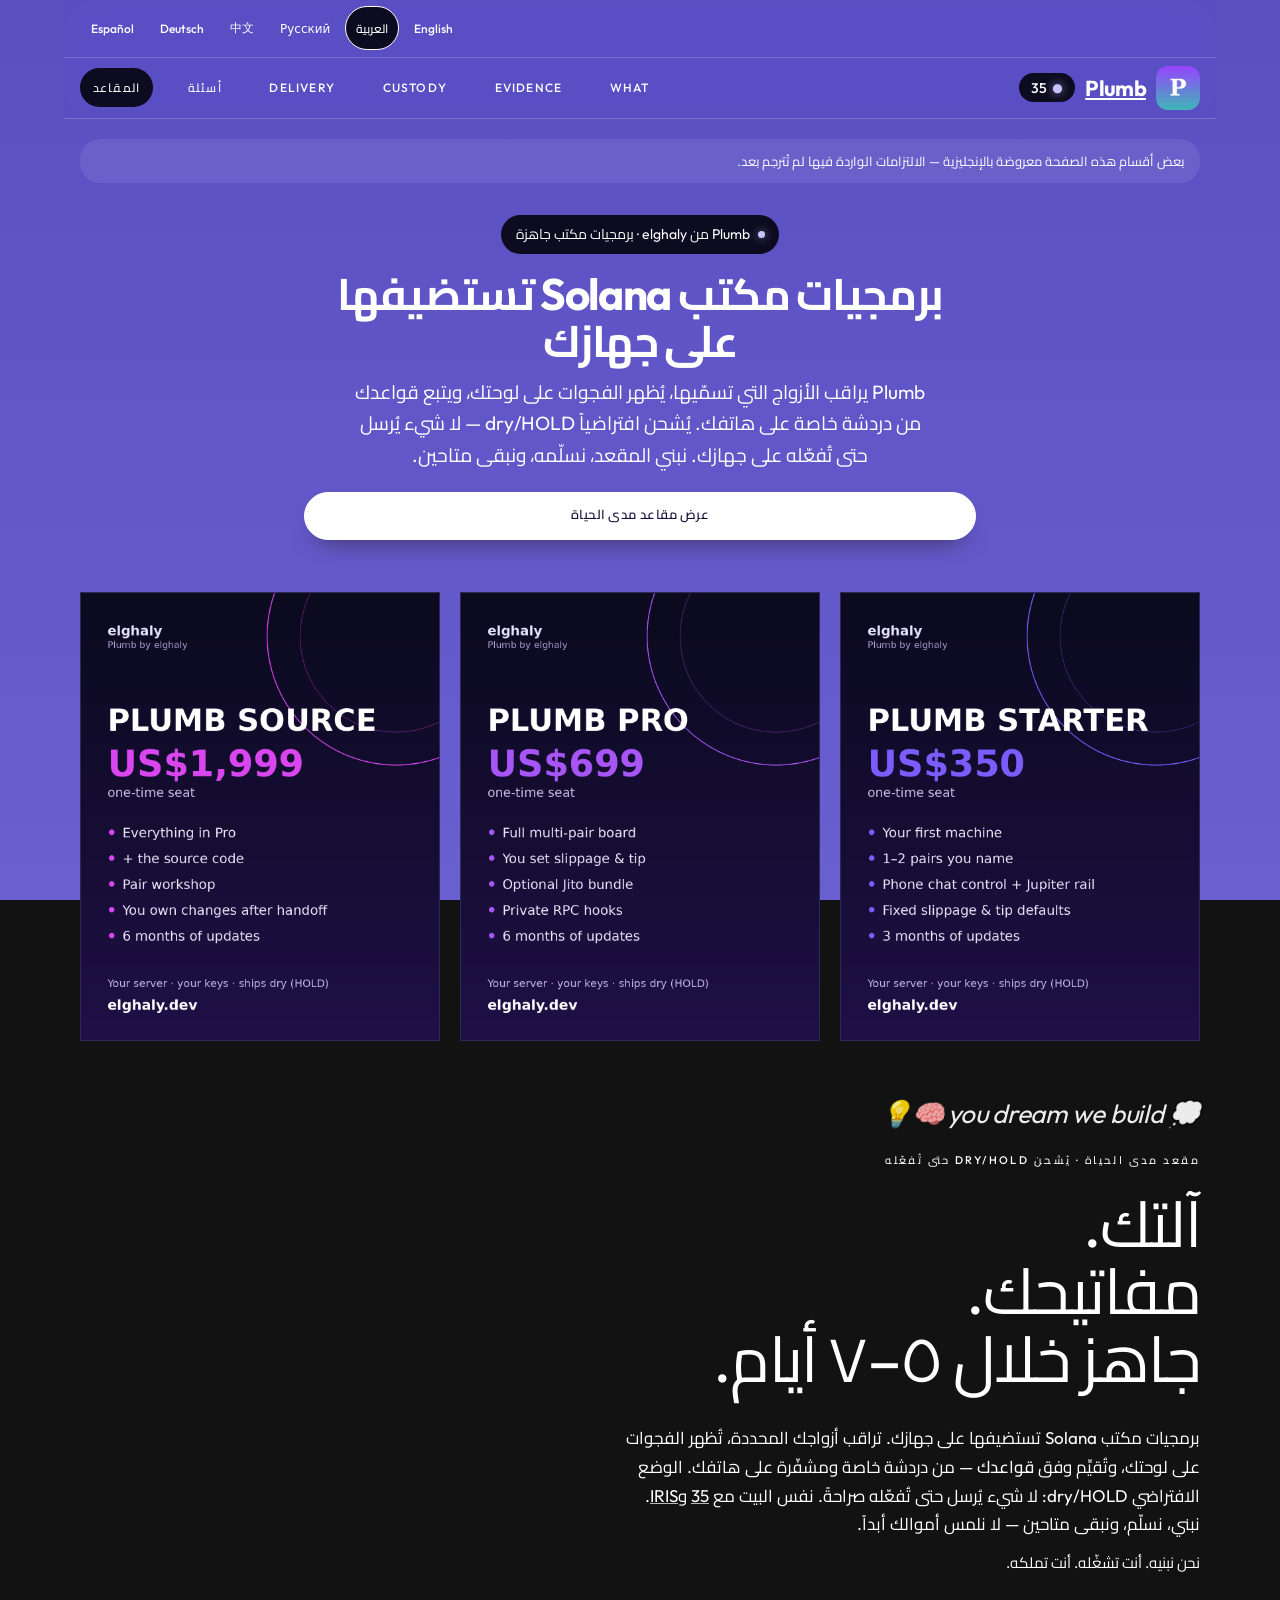
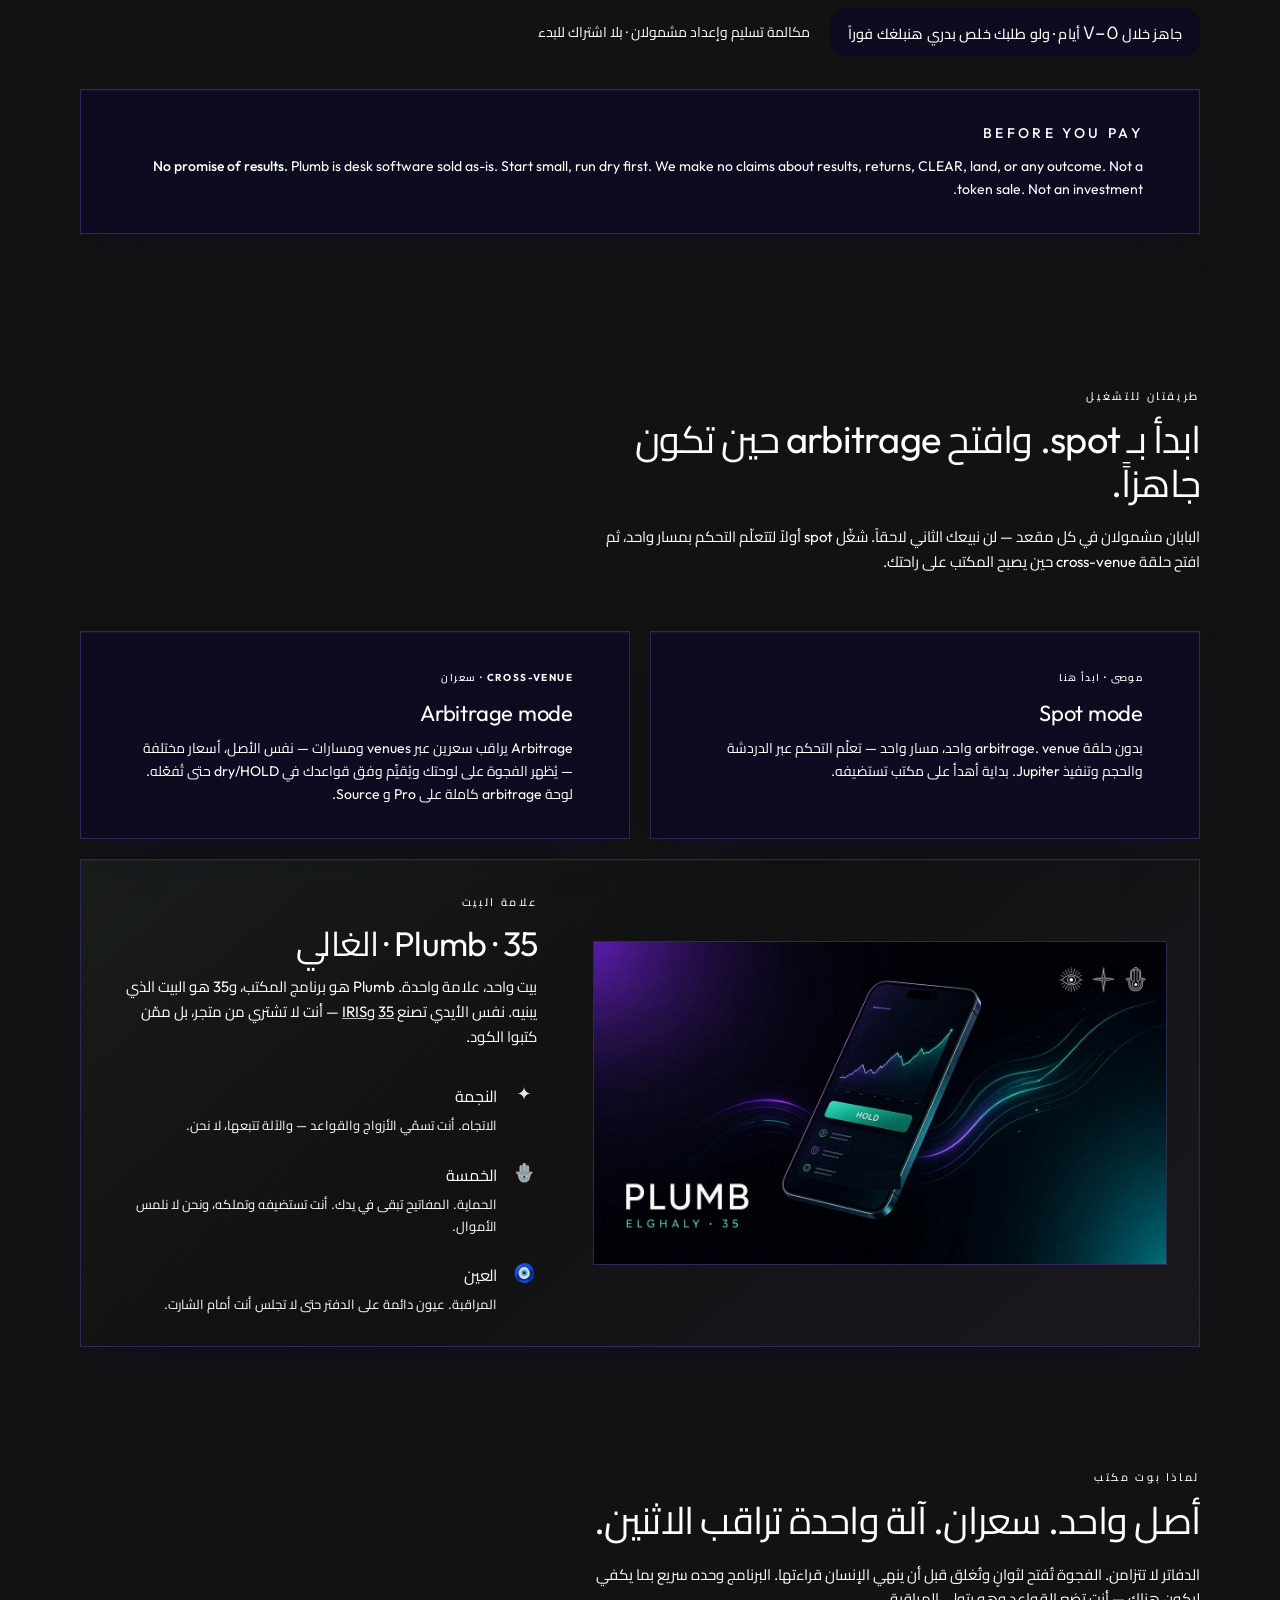
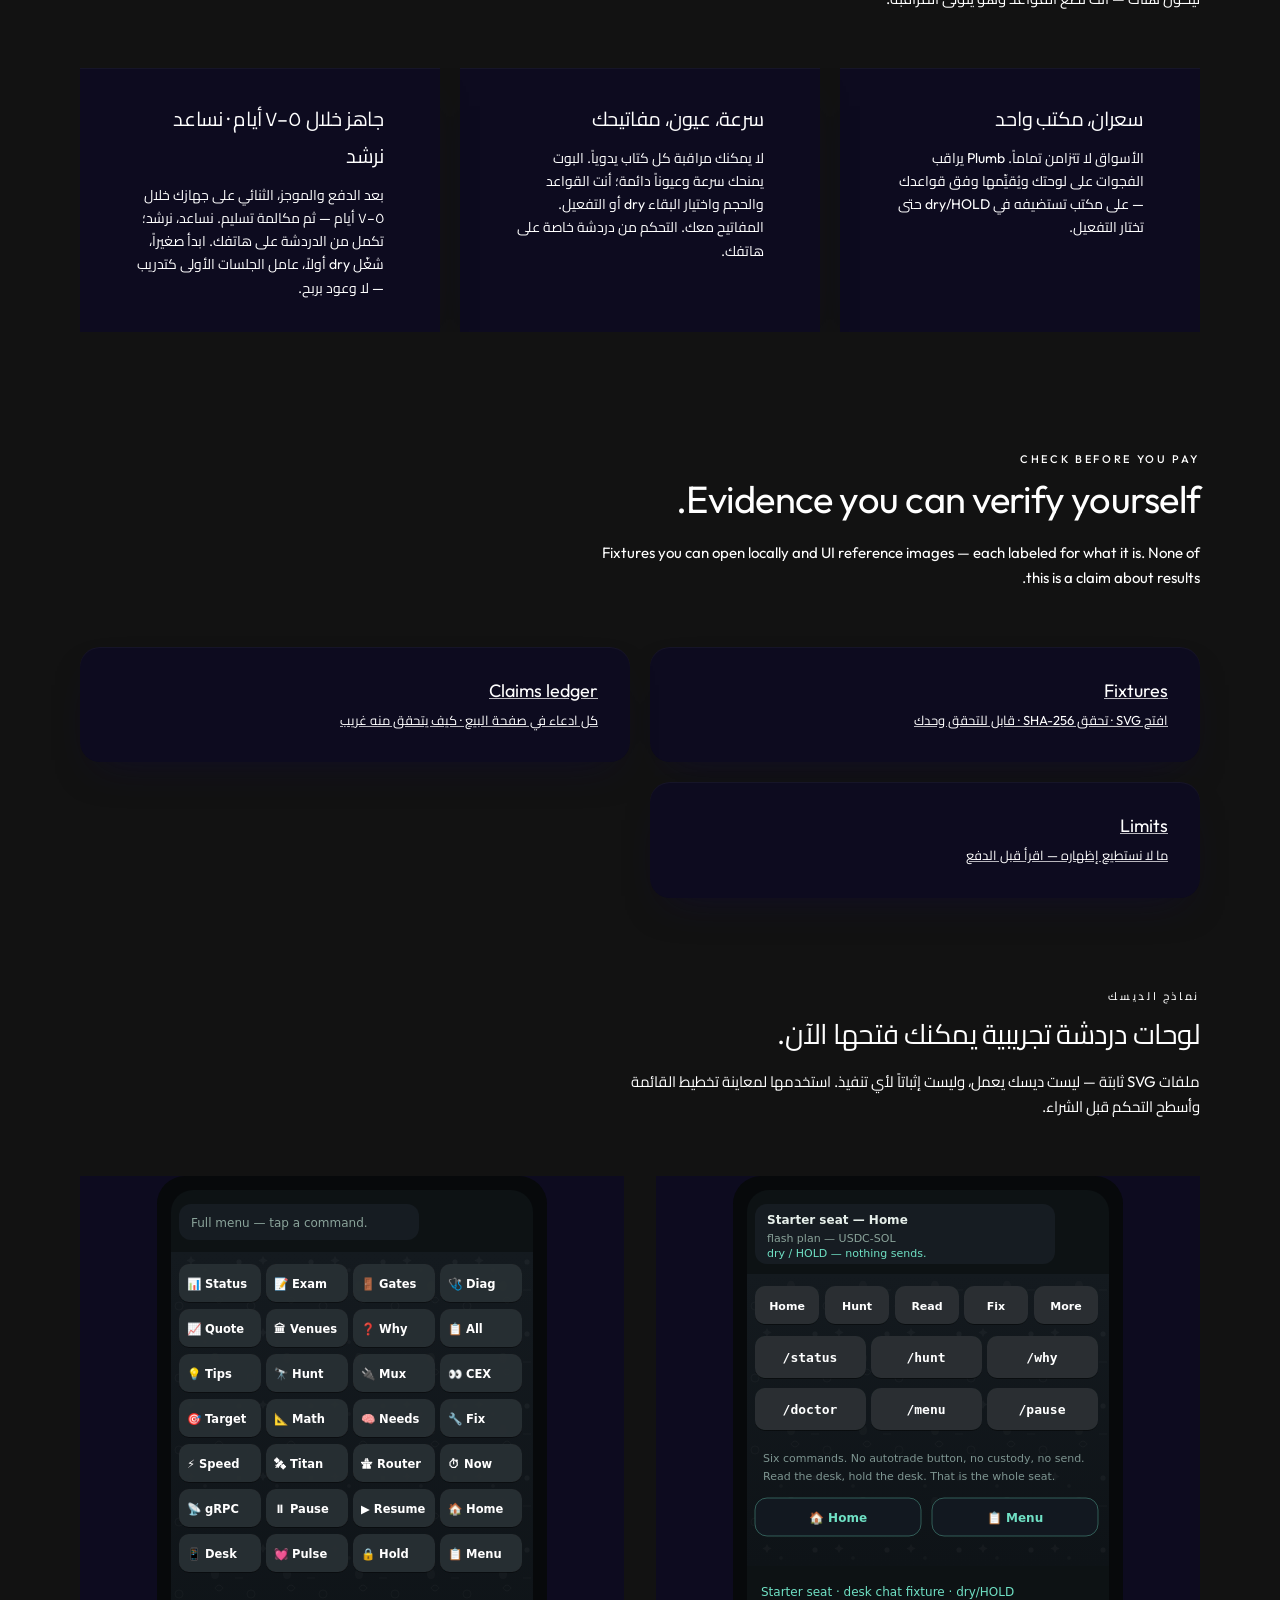
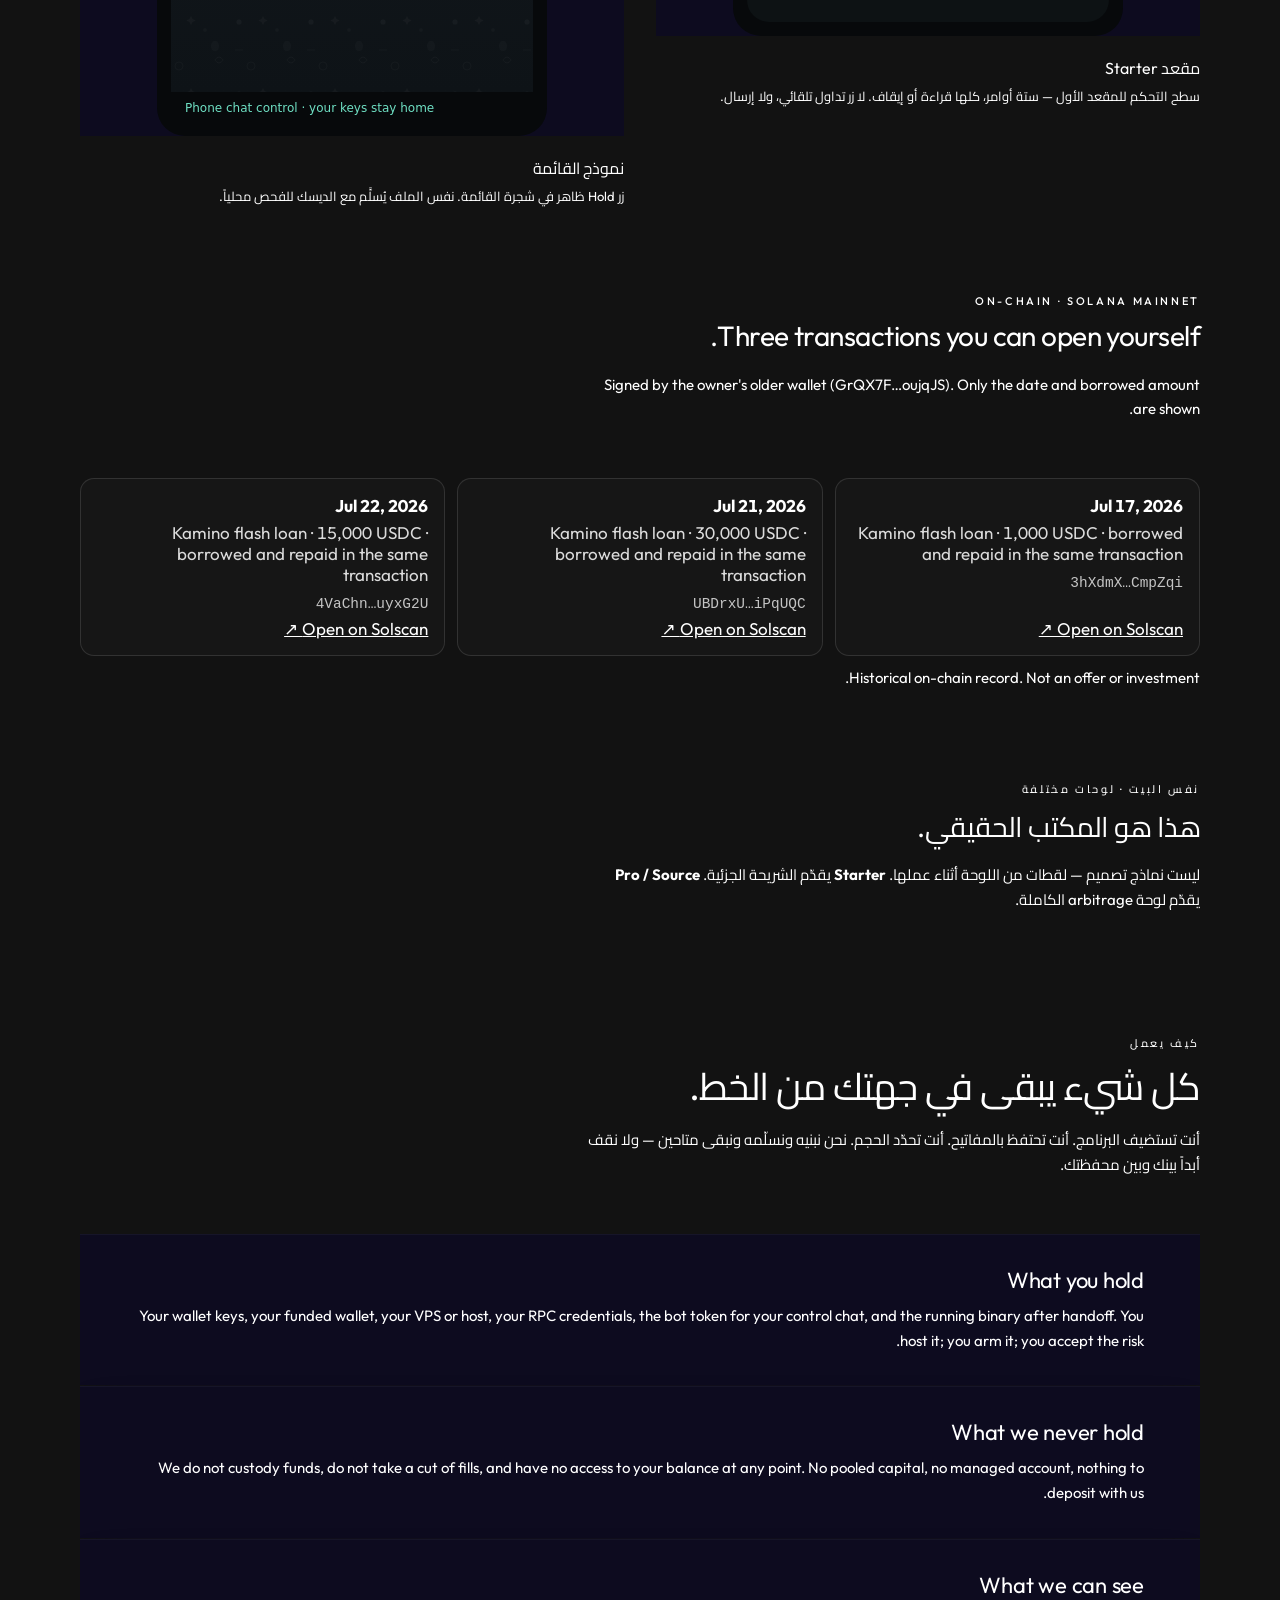
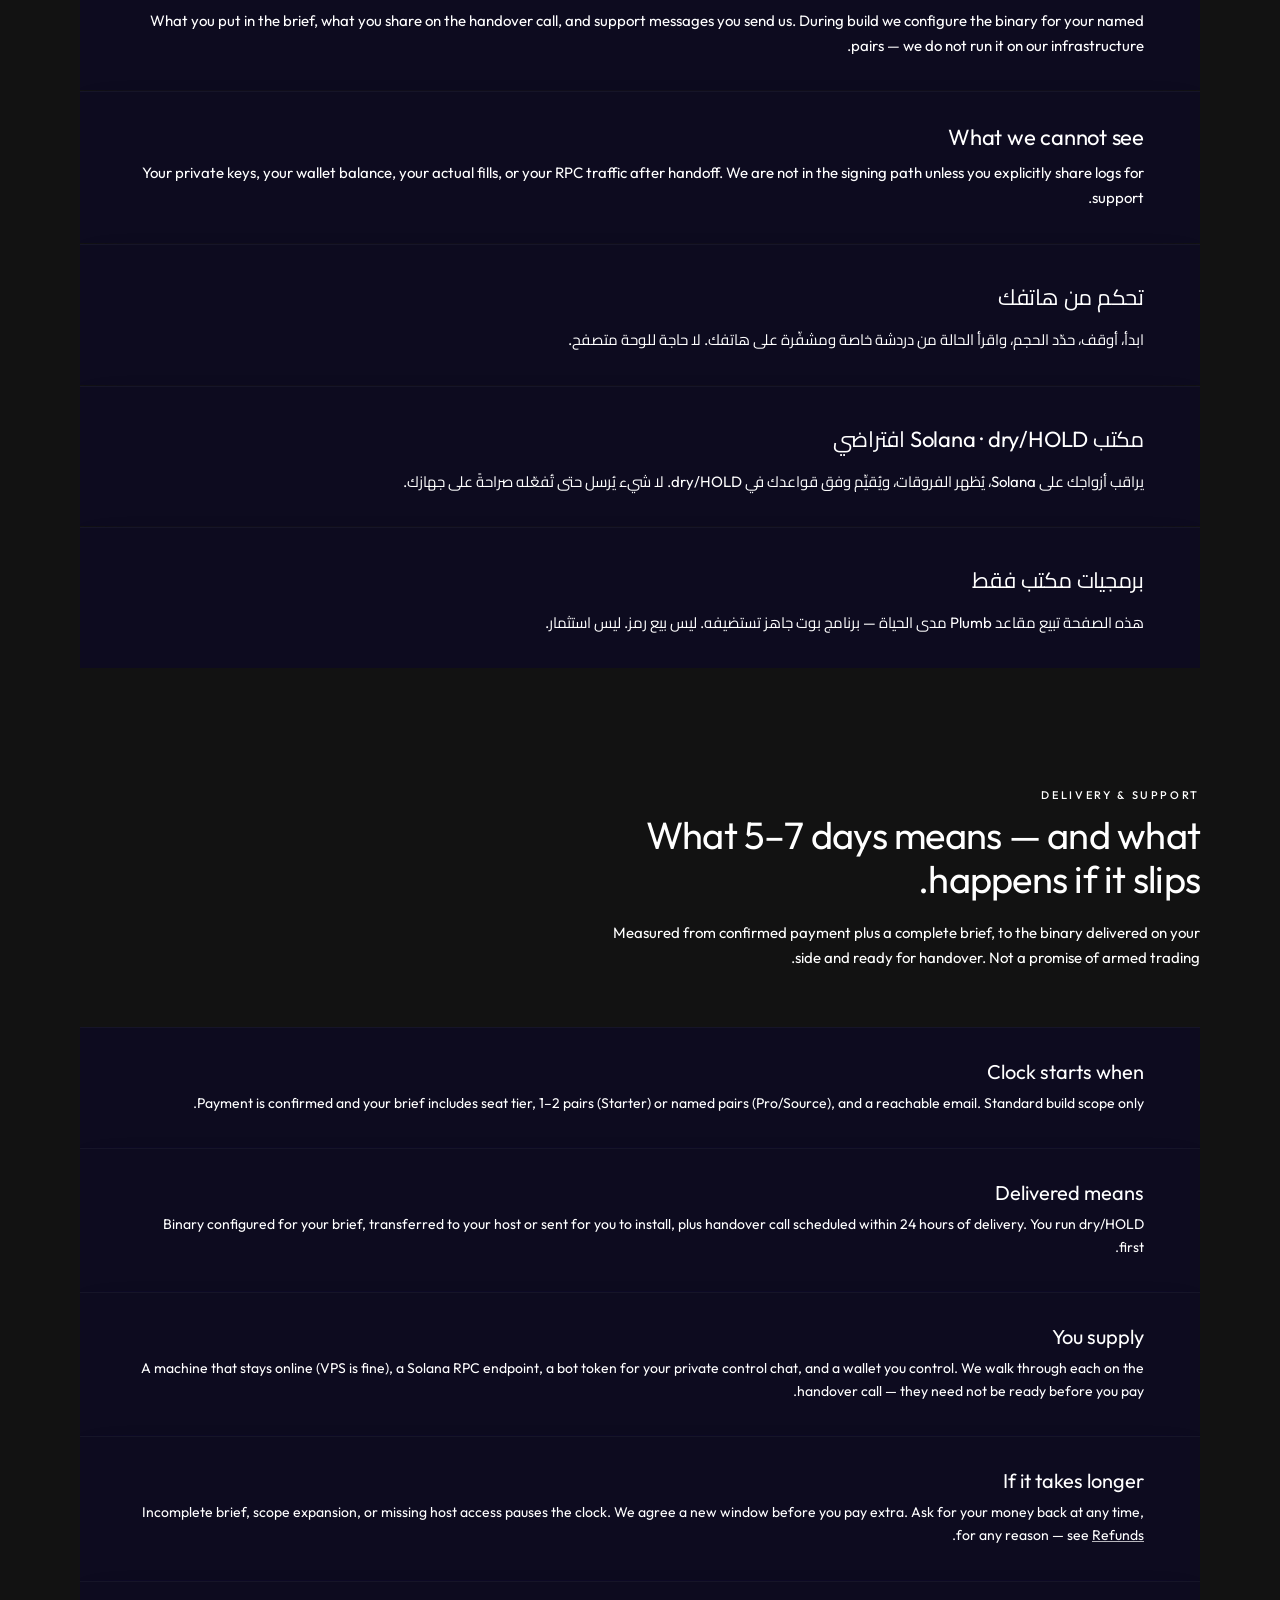
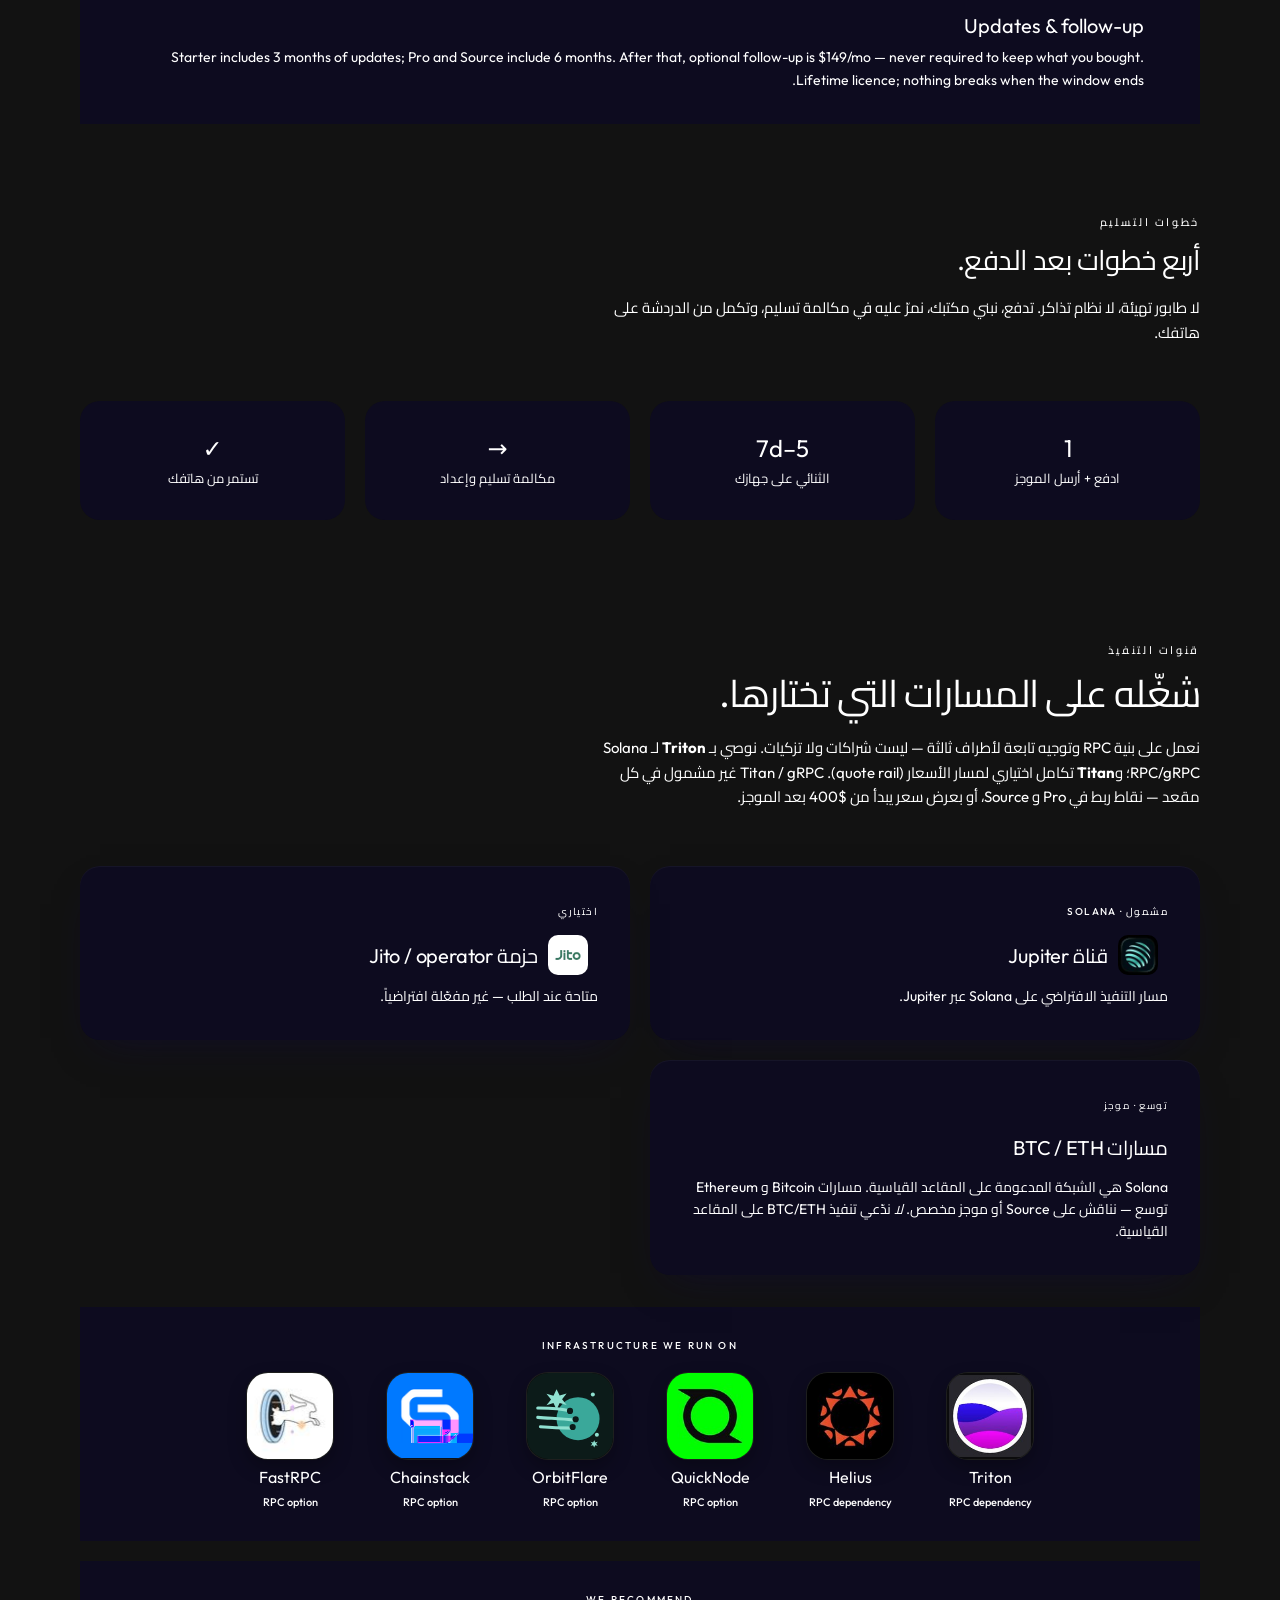
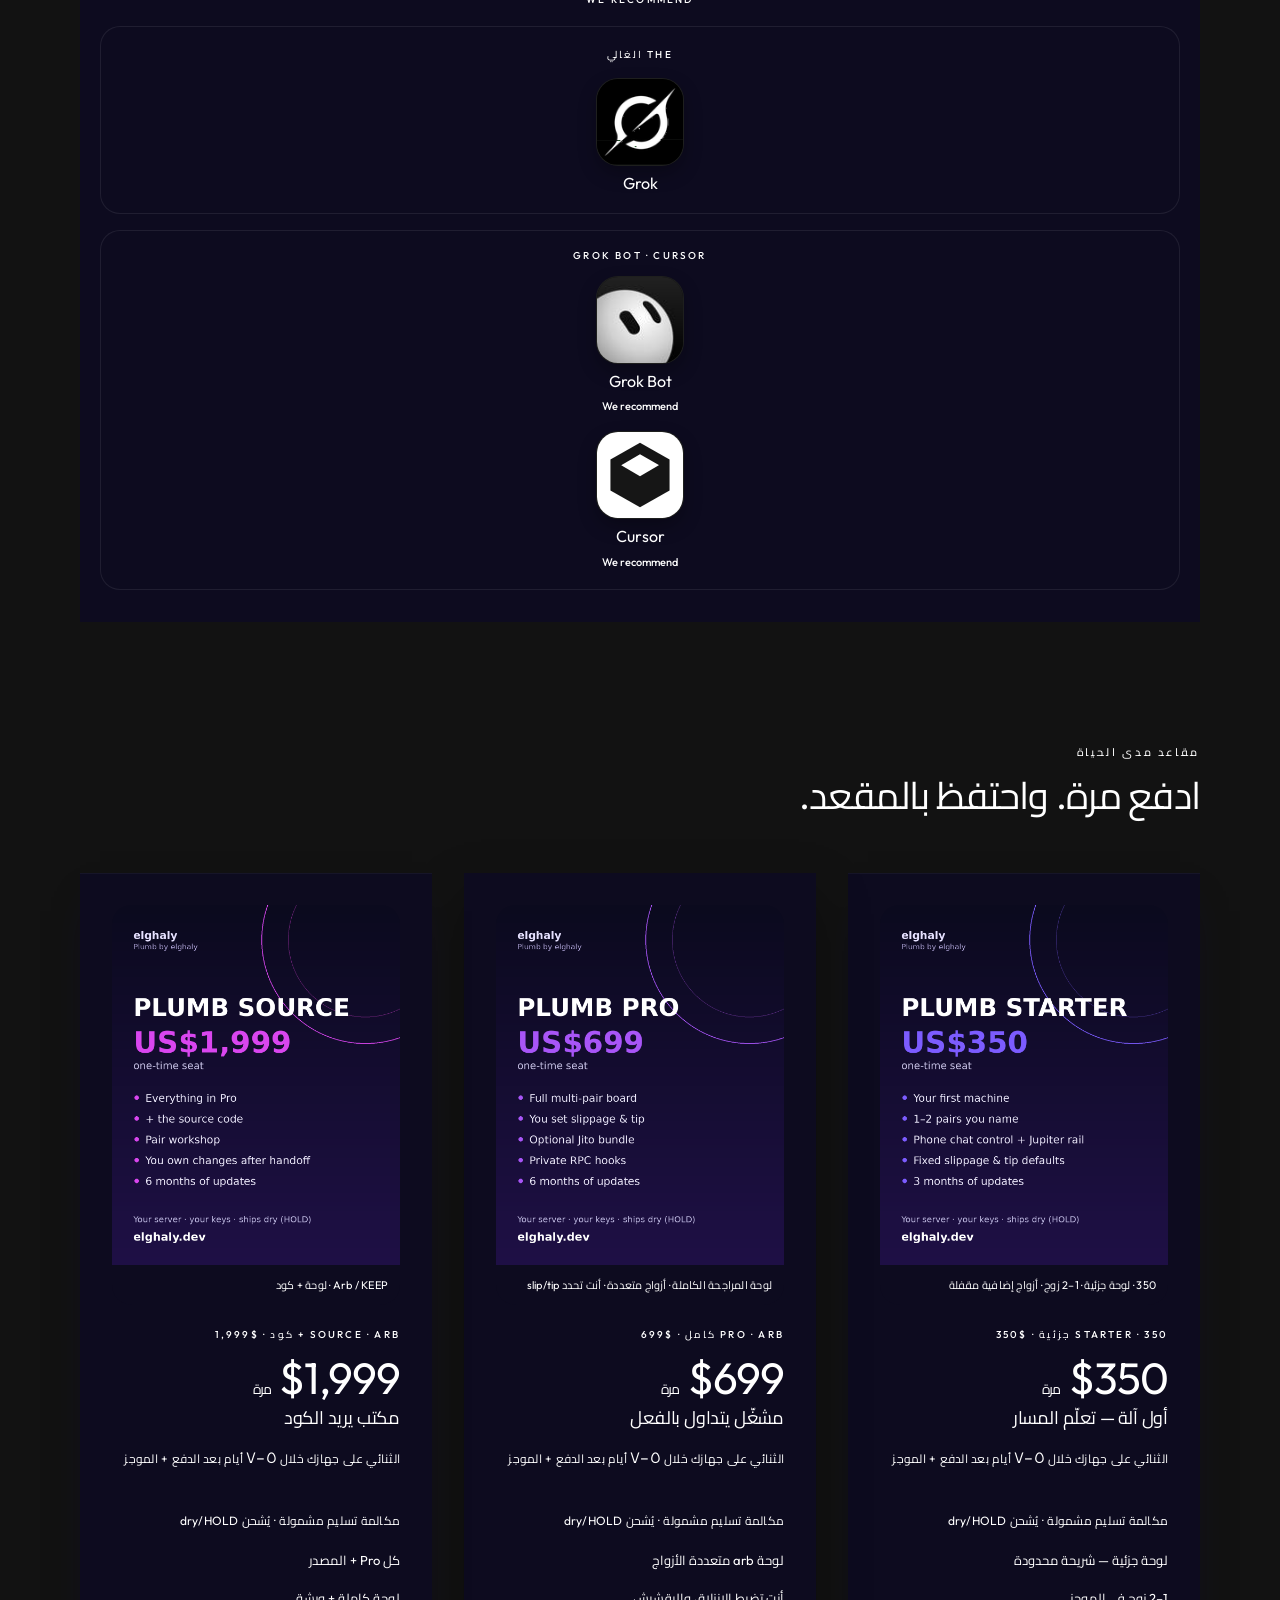
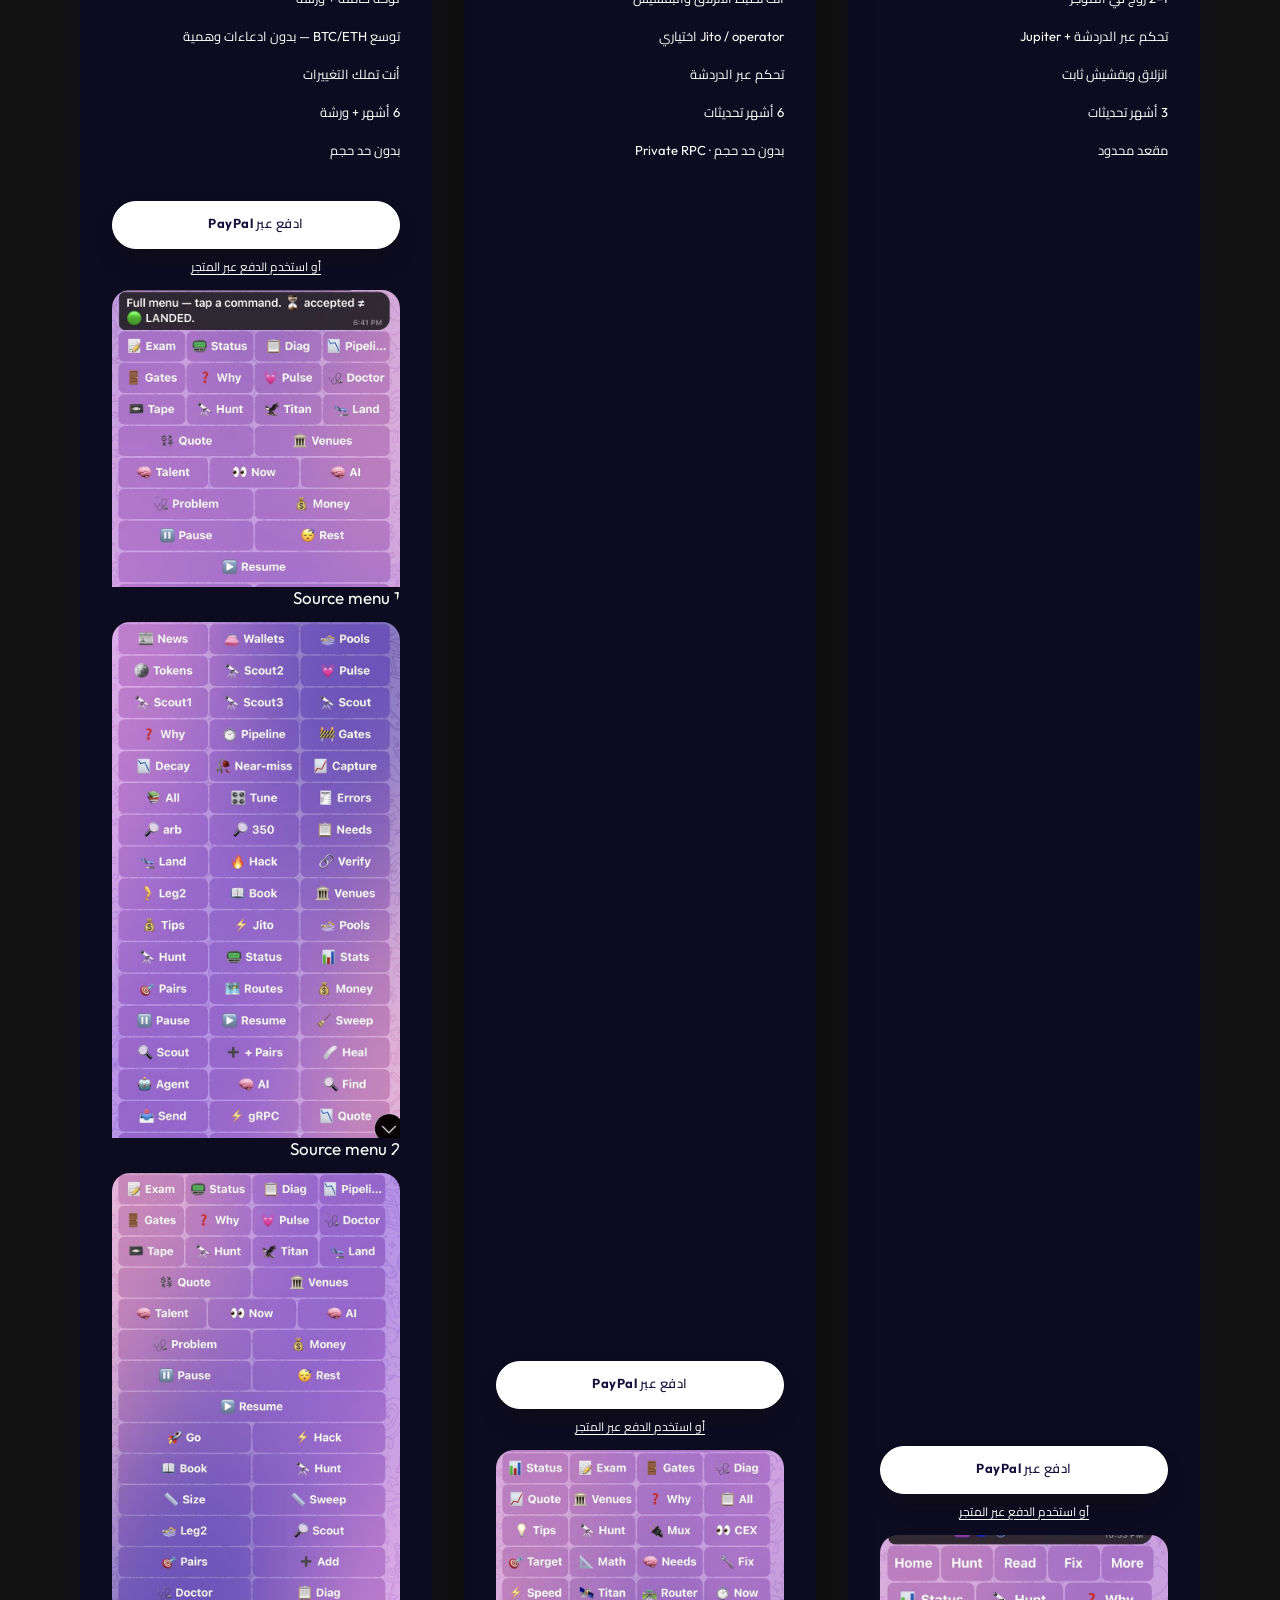
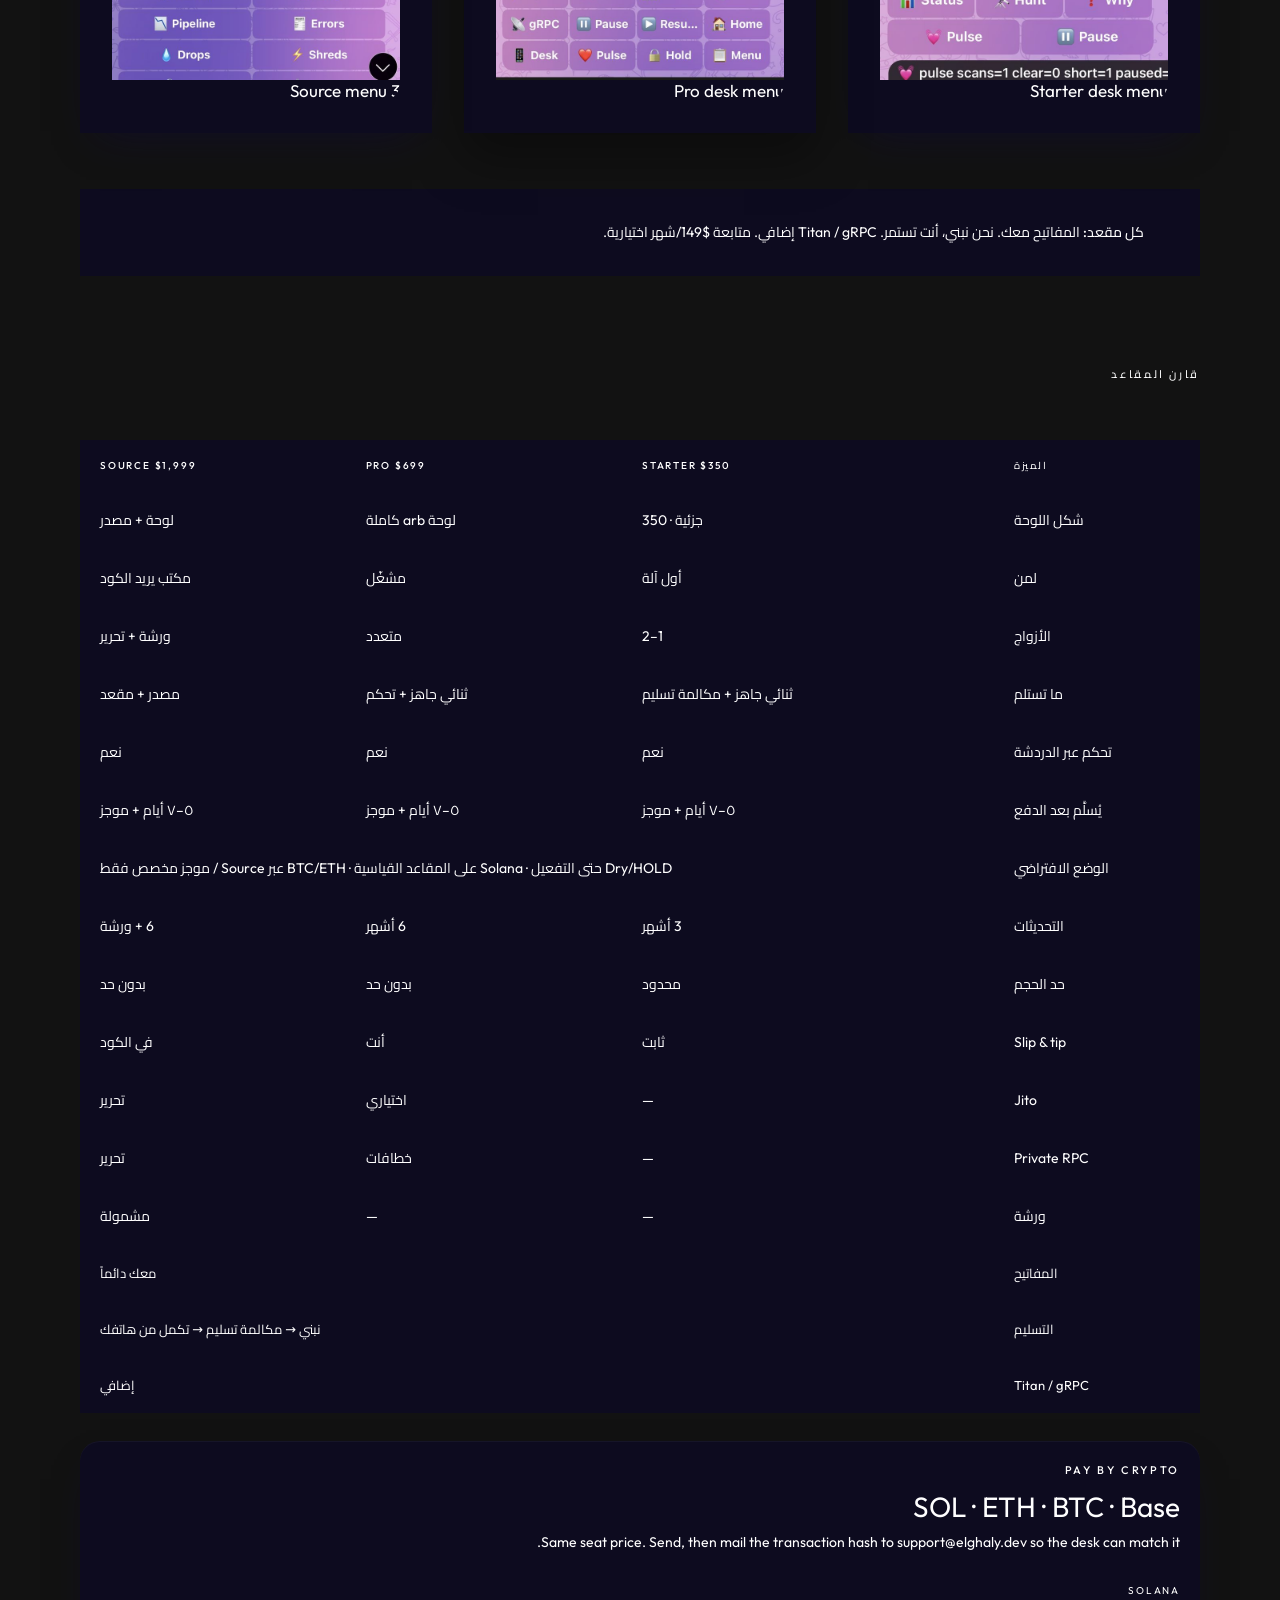
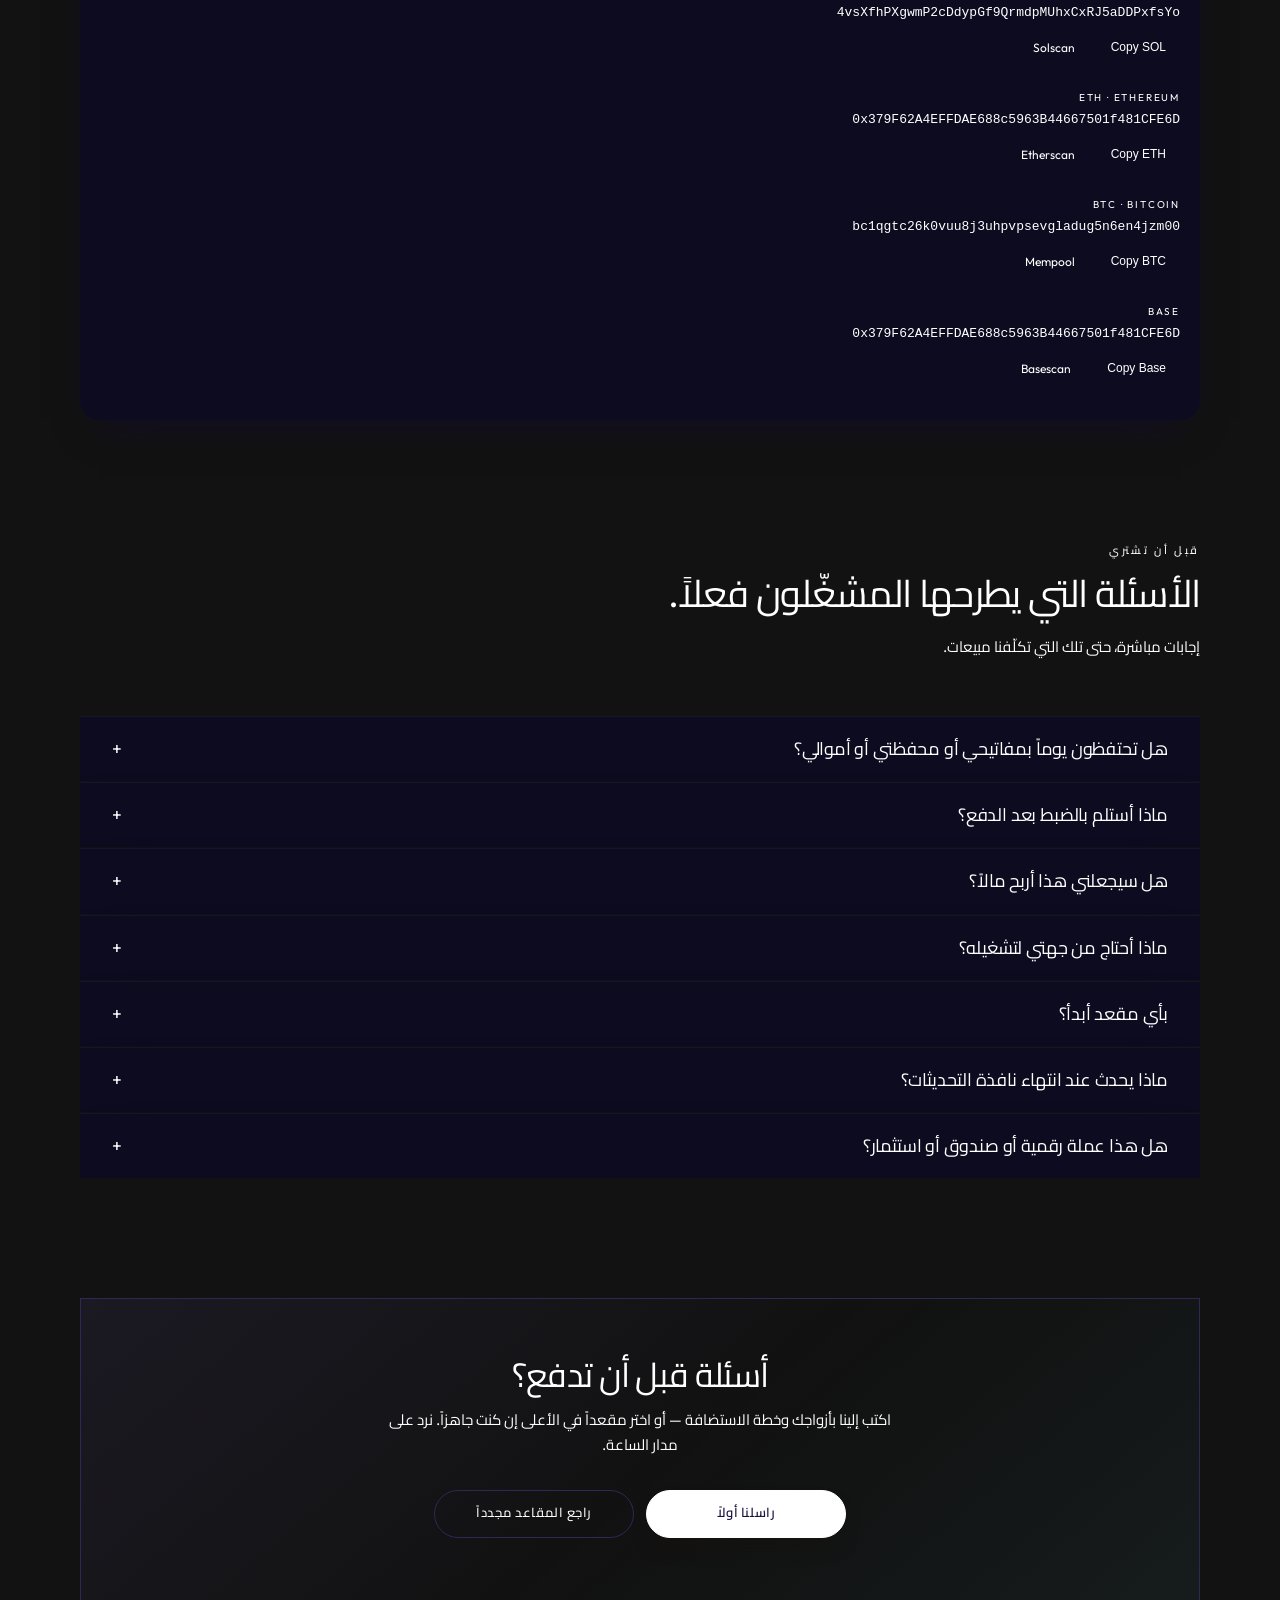
==== commit f3bb37fd: "footer: comma address, MIT/Open-source out, manifest tag (ar/index.html)" ====
--- a/ar/index.html
+++ b/ar/index.html
@@ -775,10 +775,10 @@
     <p class="addr" id="footAddr">Contact: <a href="mailto:support@elghaly.dev">support@elghaly.dev</a></p>
     <p class="addr legal-links"><a href="https://elghaly.dev/about.html">About</a> · <a href="https://chatting.elghaly.dev">Chatting</a> · <a href="/refunds/">Refunds</a> · <a href="https://elghaly.dev/delivery.html">Delivery</a> · <a href="https://elghaly.dev/terms.html">Terms</a> · <a href="https://elghaly.dev/privacy.html">Privacy</a></p>
     <p class="fine" id="fine">Plumb is desk software sold as-is, without warranty. We make no claims about results, returns, CLEAR, land, or any outcome. You host it, you hold the keys, you accept the risk. Not a token sale. Not an investment. <a href="refunds/">Refunds</a>.</p>
-  <p class="lic-badges"><a href="https://creativecommons.org/licenses/by/4.0/" rel="license">© elghaly · CC BY 4.0</a> <a href="https://github.com/Alarm2024">Open source</a></p>
+  <p class="lic-badges"><a href="https://creativecommons.org/licenses/by/4.0/" rel="license">© elghaly · CC BY 4.0</a></p>
   <div class="footer-social">
-<div class="fsoc-row"><a class="fsoc" href="https://github.com/elghaly-dev" aria-label="GitHub" rel="noopener"><svg viewBox="0 0 24 24" aria-hidden="true"><path fill="currentColor" d="M12 2a10 10 0 0 0-3.2 19.5c.5.1.7-.2.7-.5v-1.7c-2.8.6-3.4-1.3-3.4-1.3-.5-1.2-1.1-1.5-1.1-1.5-.9-.6.1-.6.1-.6 1 .1 1.5 1 1.5 1 .9 1.5 2.4 1.1 3 .8.1-.7.4-1.1.6-1.4-2.2-.3-4.6-1.1-4.6-5 0-1.1.4-2 1-2.7-.1-.3-.4-1.3.1-2.7 0 0 .8-.3 2.8 1a9.6 9.6 0 0 1 5 0c1.9-1.3 2.8-1 2.8-1 .5 1.4.2 2.4.1 2.7.6.7 1 1.6 1 2.7 0 3.9-2.4 4.7-4.6 5 .4.3.7.9.7 1.9v2.8c0 .3.2.6.7.5A10 10 0 0 0 12 2z"/></svg></a><a class="fsoc" href="https://gitlab.com/elghaly-dev" aria-label="GitLab" rel="noopener"><svg viewBox="0 0 24 24" aria-hidden="true"><path fill="currentColor" d="M12 21.5 3.2 14.6a1 1 0 0 1-.3-1.1L4.7 8l2.5 7.7h9.6L19.3 8l1.8 5.5a1 1 0 0 1-.3 1.1z"/></svg></a><a class="fsoc" href="https://www.linkedin.com/company/elghaly-llc" aria-label="LinkedIn" rel="noopener"><svg viewBox="0 0 24 24" aria-hidden="true"><path fill="currentColor" d="M4.5 8.5h3.3V20H4.5zM6.2 3.5a1.9 1.9 0 1 1 0 3.8 1.9 1.9 0 0 1 0-3.8zM10 8.5h3.1v1.6c.5-.9 1.6-1.9 3.4-1.9 3.5 0 4.1 2.3 4.1 5.3V20h-3.3v-5.7c0-1.4 0-3.1-1.9-3.1s-2.2 1.5-2.2 3V20H10z"/></svg></a><a class="fsoc" href="https://x.com/wyndham350" aria-label="X" rel="noopener" target="_blank"><svg viewBox="0 0 24 24" aria-hidden="true"><path fill="currentColor" d="M17.8 3h3.1l-6.8 7.7L22 21h-6.2l-4.9-6.3L5.3 21H2.2l7.2-8.3L2 3h6.4l4.4 5.800zm-1.100 16.2h1.700L7.4 4.700H5.600z"/></svg></a><a class="fsoc" href="&#x6d;&#x61;&#x69;&#x6c;&#x74;&#x6f;&#x3a;&#x31;&#x39;&#x31;&#x38;&#x38;&#x32;&#x35;&#x37;&#x35;&#x32;&#x40;&#x71;&#x71;&#x2e;&#x63;&#x6f;&#x6d;" aria-label="QQ Mail" rel="noopener"><svg viewBox="0 0 24 24" aria-hidden="true"><path fill="none" stroke="currentColor" stroke-width="1.7" stroke-linejoin="round" stroke-linecap="round" d="M3.5 6h17v12h-17zM3.5 6.5l8.5 6.5 8.5-6.5"/></svg></a></div>
-<p class="fsoc-addr" dir="ltr">Elghaly LLC · 548 Market St, San Francisco, CA 94104, USA</p>
+<div class="fsoc-row"><a class="fsoc" href="https://github.com/elghaly-dev" aria-label="GitHub" rel="noopener"><svg viewBox="0 0 24 24" aria-hidden="true"><path fill="currentColor" d="M12 2a10 10 0 0 0-3.2 19.5c.5.1.7-.2.7-.5v-1.7c-2.8.6-3.4-1.3-3.4-1.3-.5-1.2-1.1-1.5-1.1-1.5-.9-.6.1-.6.1-.6 1 .1 1.5 1 1.5 1 .9 1.5 2.4 1.1 3 .8.1-.7.4-1.1.6-1.4-2.2-.3-4.6-1.1-4.6-5 0-1.1.4-2 1-2.7-.1-.3-.4-1.3.1-2.7 0 0 .8-.3 2.8 1a9.6 9.6 0 0 1 5 0c1.9-1.3 2.8-1 2.8-1 .5 1.4.2 2.4.1 2.7.6.7 1 1.6 1 2.7 0 3.9-2.4 4.7-4.6 5 .4.3.7.9.7 1.9v2.8c0 .3.2.6.7.5A10 10 0 0 0 12 2z"/></svg></a><a class="fsoc" href="https://gitlab.com/elghaly-dev" aria-label="GitLab" rel="noopener"><svg viewBox="0 0 24 24" aria-hidden="true"><path fill="currentColor" d="M12 21.5 3.2 14.6a1 1 0 0 1-.3-1.1L4.7 8l2.5 7.7h9.6L19.3 8l1.8 5.5a1 1 0 0 1-.3 1.1z"/></svg></a><a class="fsoc" href="https://www.linkedin.com/company/elghaly-llc" aria-label="LinkedIn" rel="noopener"><svg viewBox="0 0 24 24" aria-hidden="true"><path fill="currentColor" d="M4.5 8.5h3.3V20H4.5zM6.2 3.5a1.9 1.9 0 1 1 0 3.8 1.9 1.9 0 0 1 0-3.8zM10 8.5h3.1v1.6c.5-.9 1.6-1.9 3.4-1.9 3.5 0 4.1 2.3 4.1 5.3V20h-3.3v-5.7c0-1.4 0-3.1-1.9-3.1s-2.2 1.5-2.2 3V20H10z"/></svg></a><a class="fsoc" href="https://x.com/wyndham350" aria-label="X" rel="noopener" target="_blank"><svg viewBox="0 0 24 24" aria-hidden="true"><path fill="currentColor" d="M17.8 3h3.1l-6.8 7.7L22 21h-6.2l-4.9-6.3L5.3 21H2.2l7.2-8.3L2 3h6.4l4.4 5.800zm-1.100 16.2h1.700L7.4 4.700H5.600z"/></svg></a><a class="fsoc" href="https://www.instagram.com/plumb.35" aria-label="Instagram" rel="noopener" target="_blank"><svg viewBox="0 0 24 24" aria-hidden="true"><rect x="3.5" y="3.5" width="17" height="17" rx="5" fill="none" stroke="currentColor" stroke-width="1.7"/><circle cx="12" cy="12" r="4" fill="none" stroke="currentColor" stroke-width="1.7"/><circle cx="17" cy="7" r="1.1" fill="currentColor"/></svg></a><a class="fsoc" href="https://plumb-shop.elghaly.dev" aria-label="Plumb shop" rel="noopener" target="_blank"><svg viewBox="0 0 24 24" aria-hidden="true"><path fill="none" stroke="currentColor" stroke-width="1.7" stroke-linejoin="round" stroke-linecap="round" d="M5 8h14l-1 12H6zM9 8V6.5a3 3 0 0 1 6 0V8"/></svg></a><a class="fsoc" href="&#x6d;&#x61;&#x69;&#x6c;&#x74;&#x6f;&#x3a;&#x31;&#x39;&#x31;&#x38;&#x38;&#x32;&#x35;&#x37;&#x35;&#x32;&#x40;&#x71;&#x71;&#x2e;&#x63;&#x6f;&#x6d;" aria-label="QQ Mail" rel="noopener"><svg viewBox="0 0 24 24" aria-hidden="true"><path fill="none" stroke="currentColor" stroke-width="1.7" stroke-linejoin="round" stroke-linecap="round" d="M3.5 6h17v12h-17zM3.5 6.5l8.5 6.5 8.5-6.5"/></svg></a></div>
+<p class="fsoc-addr" dir="ltr">Elghaly LLC, 548 Market St, San Francisco, CA 94104, USA</p>
 </div>
 </footer>
 </div>
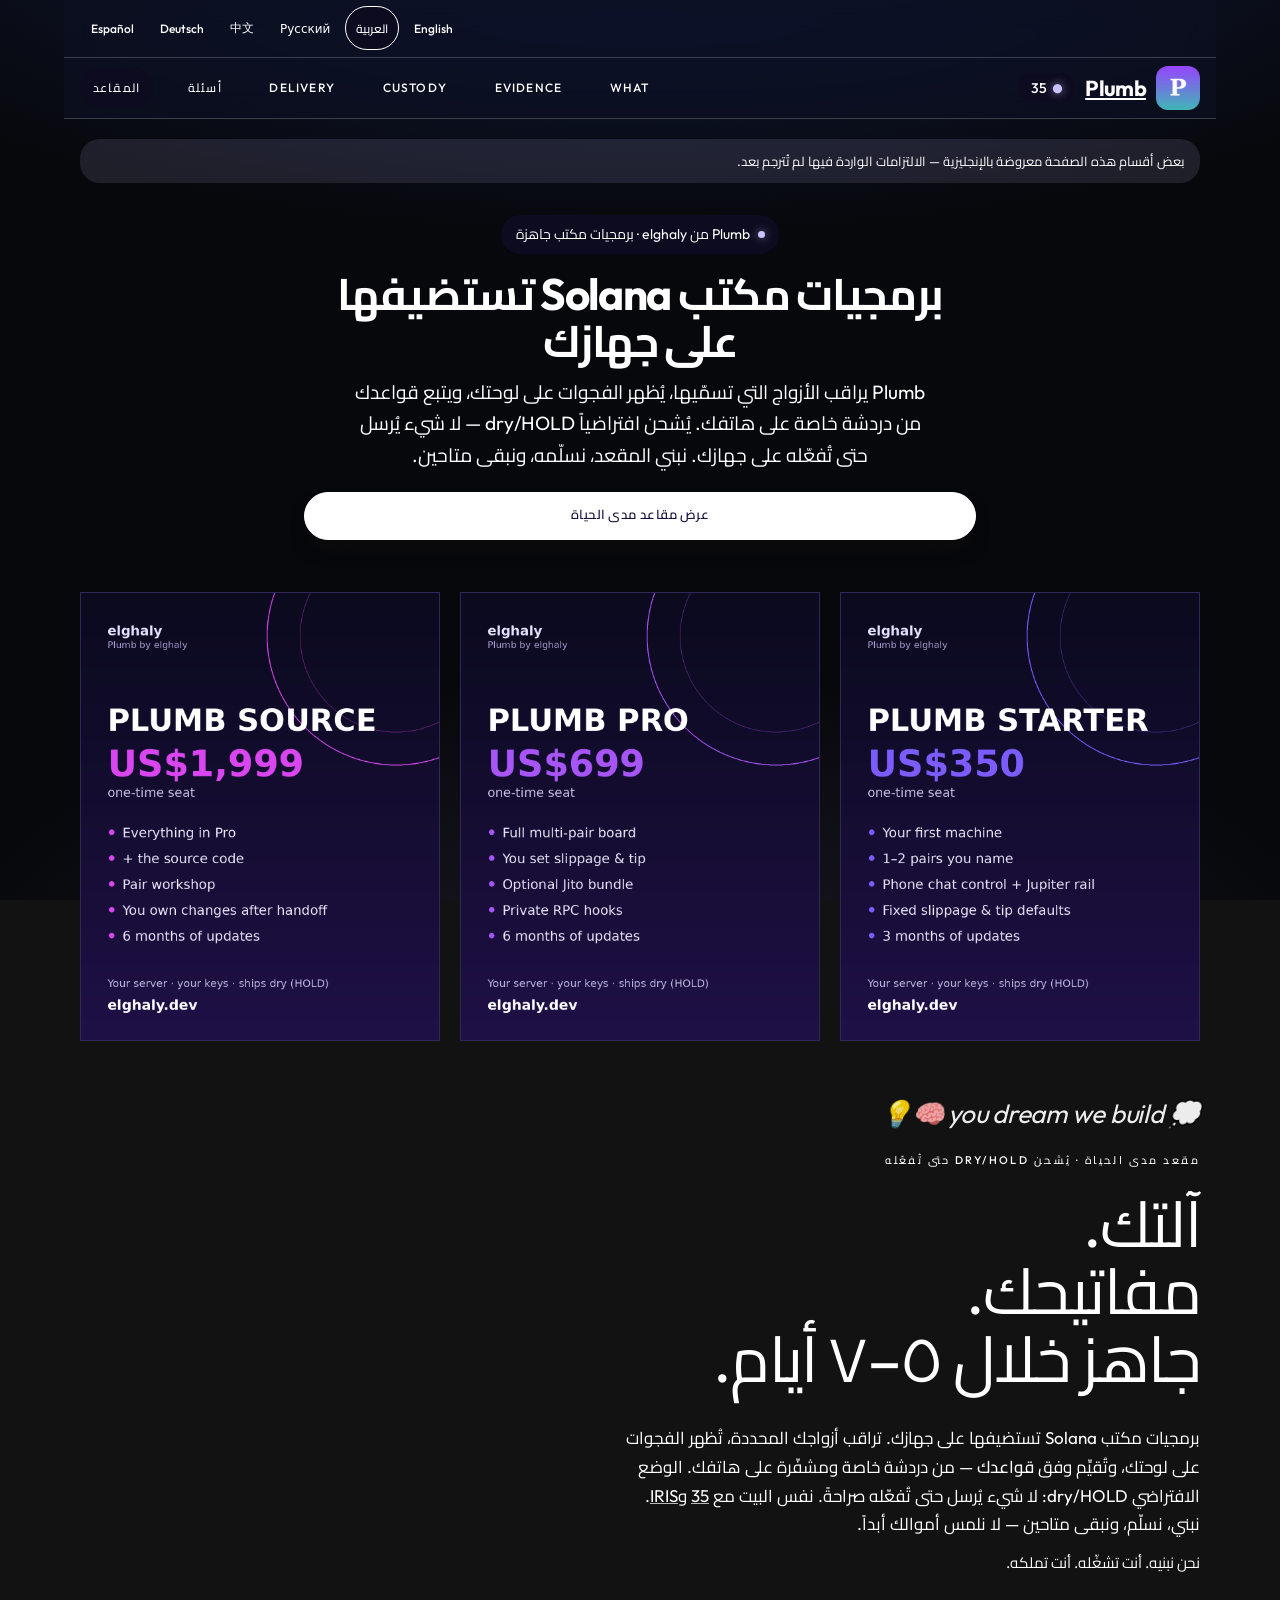
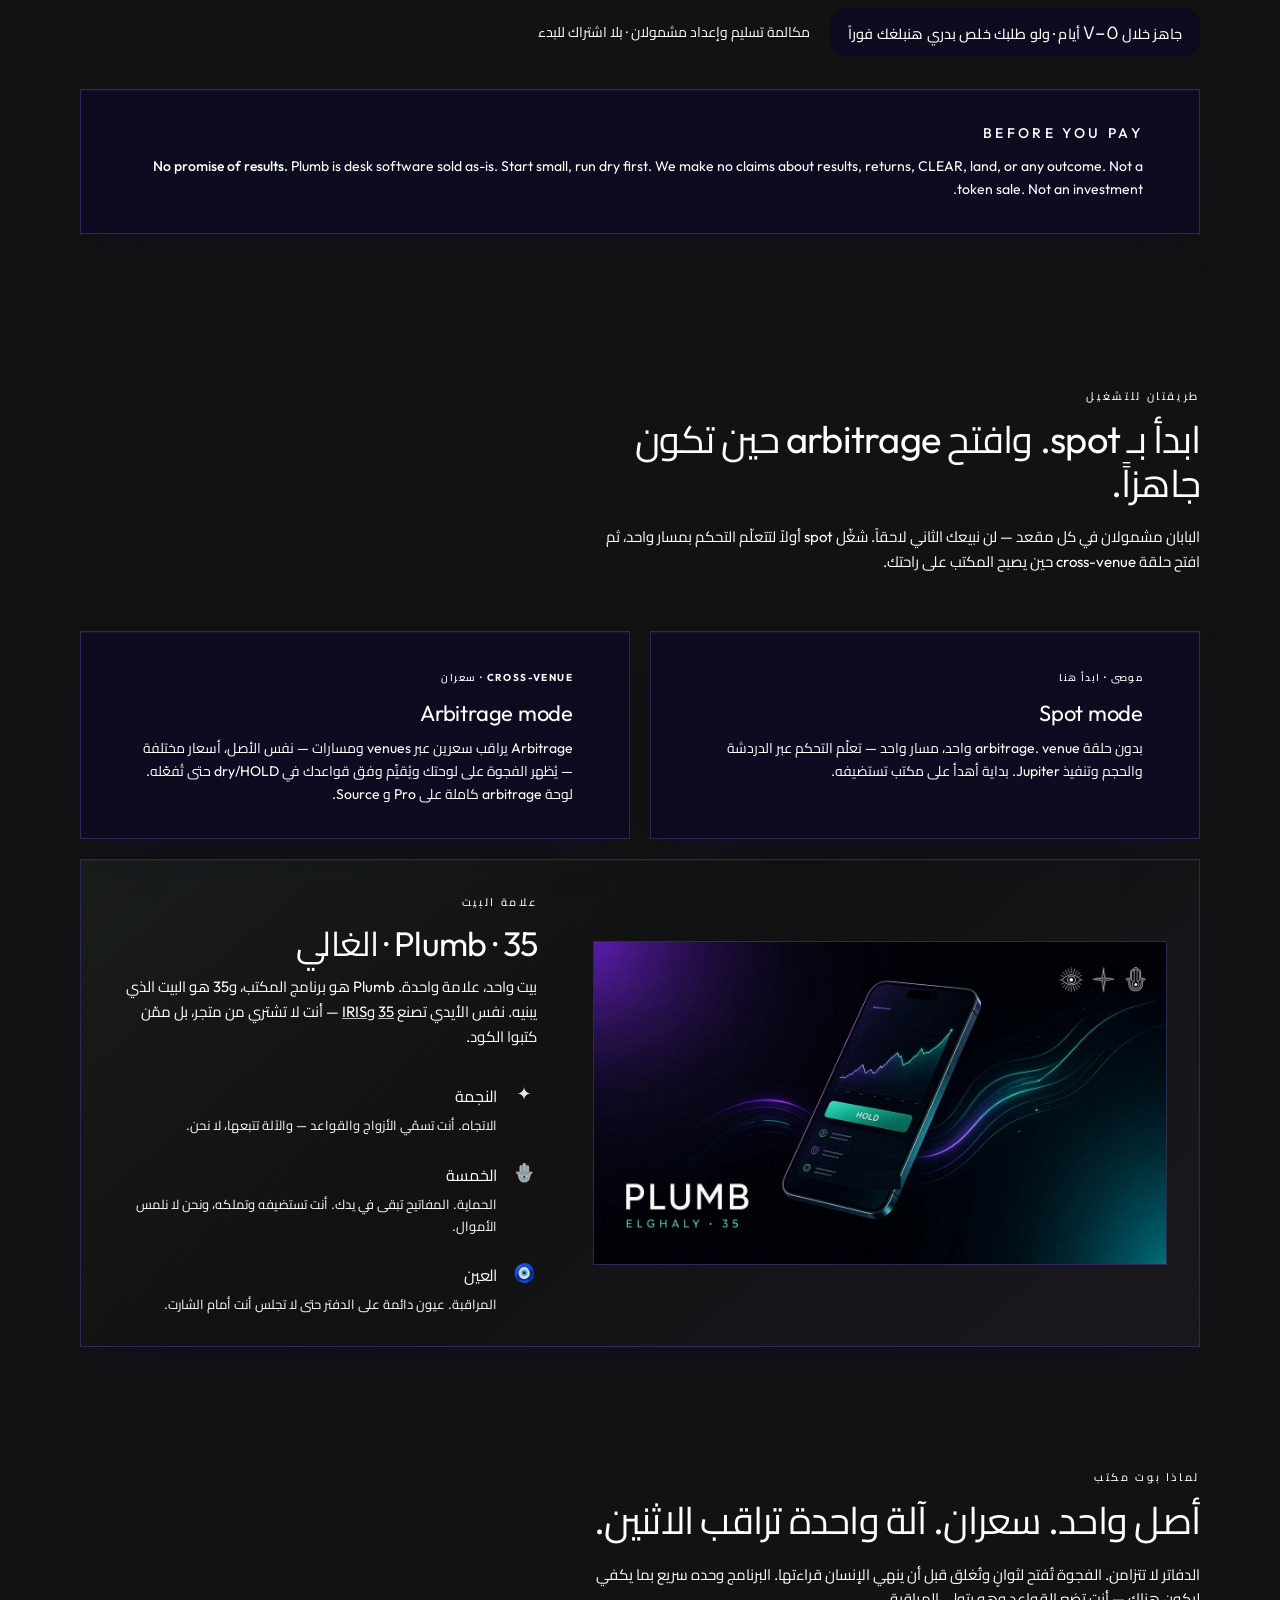
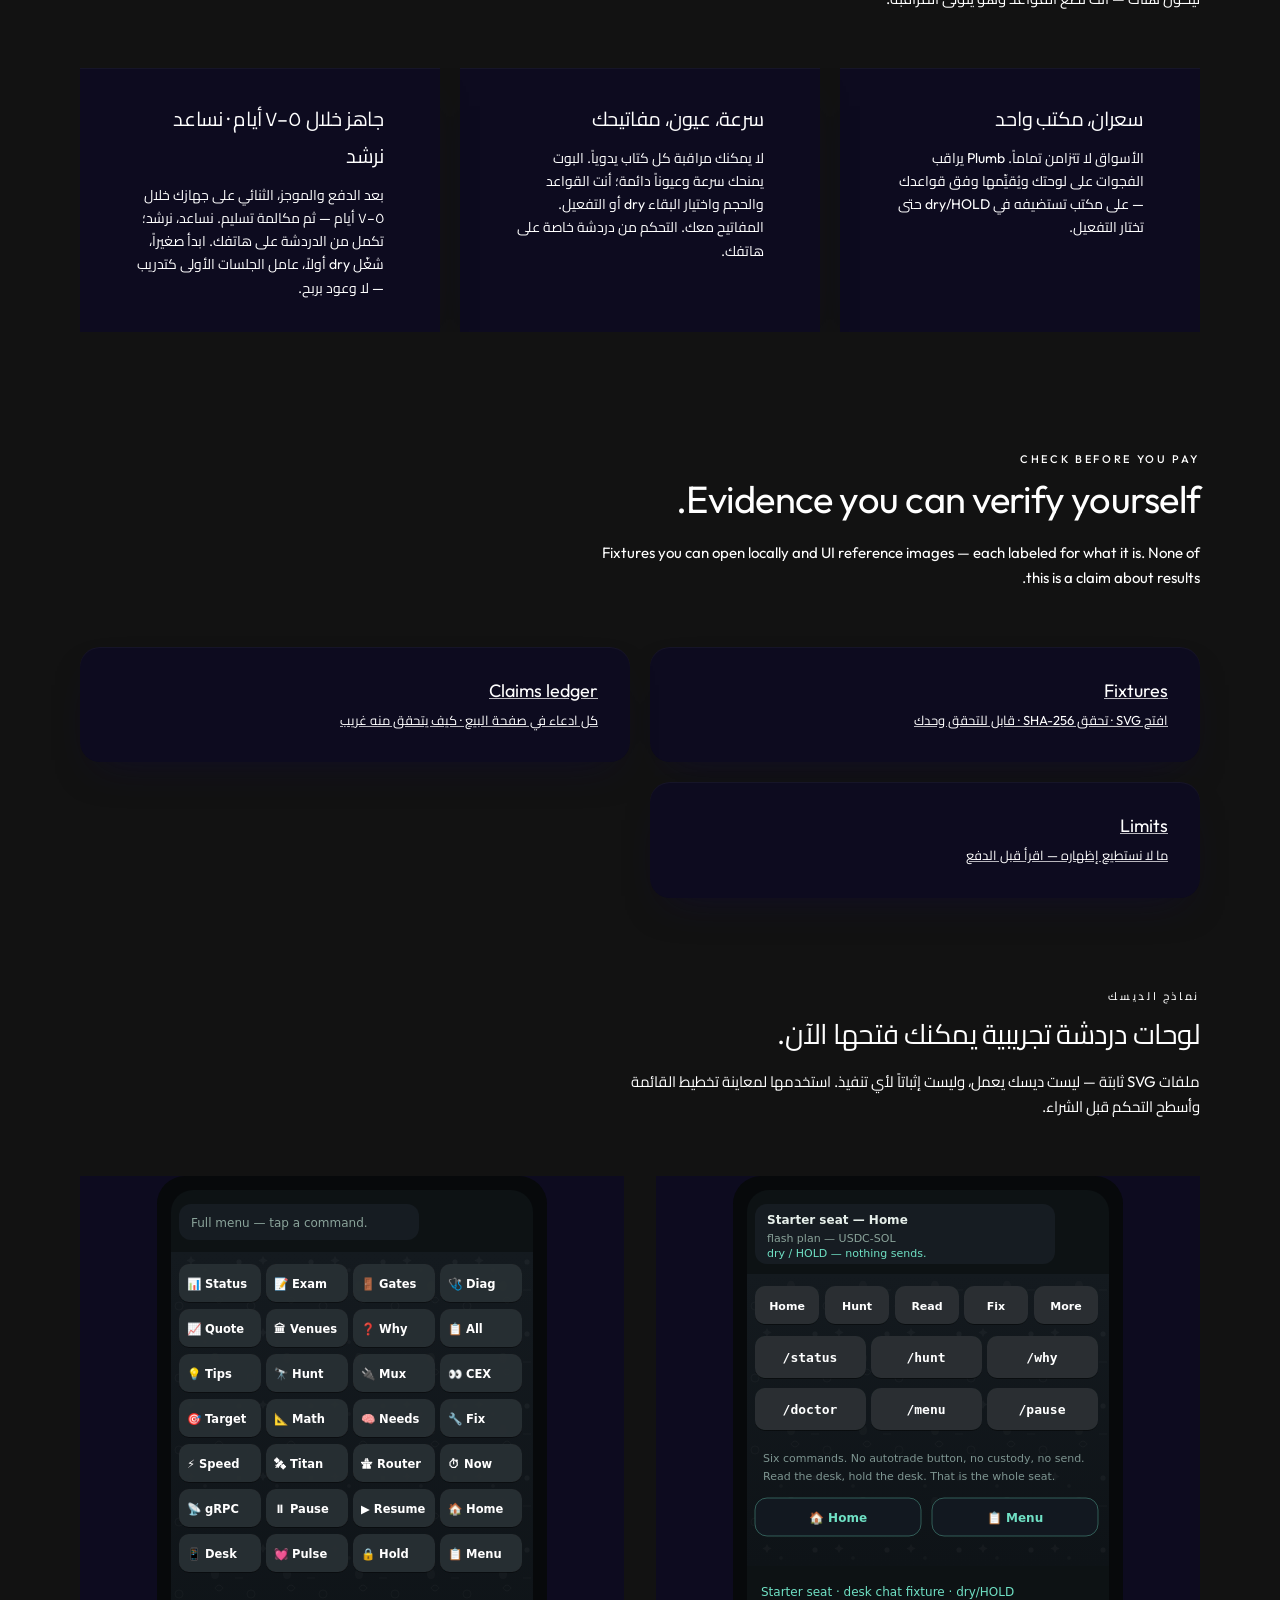
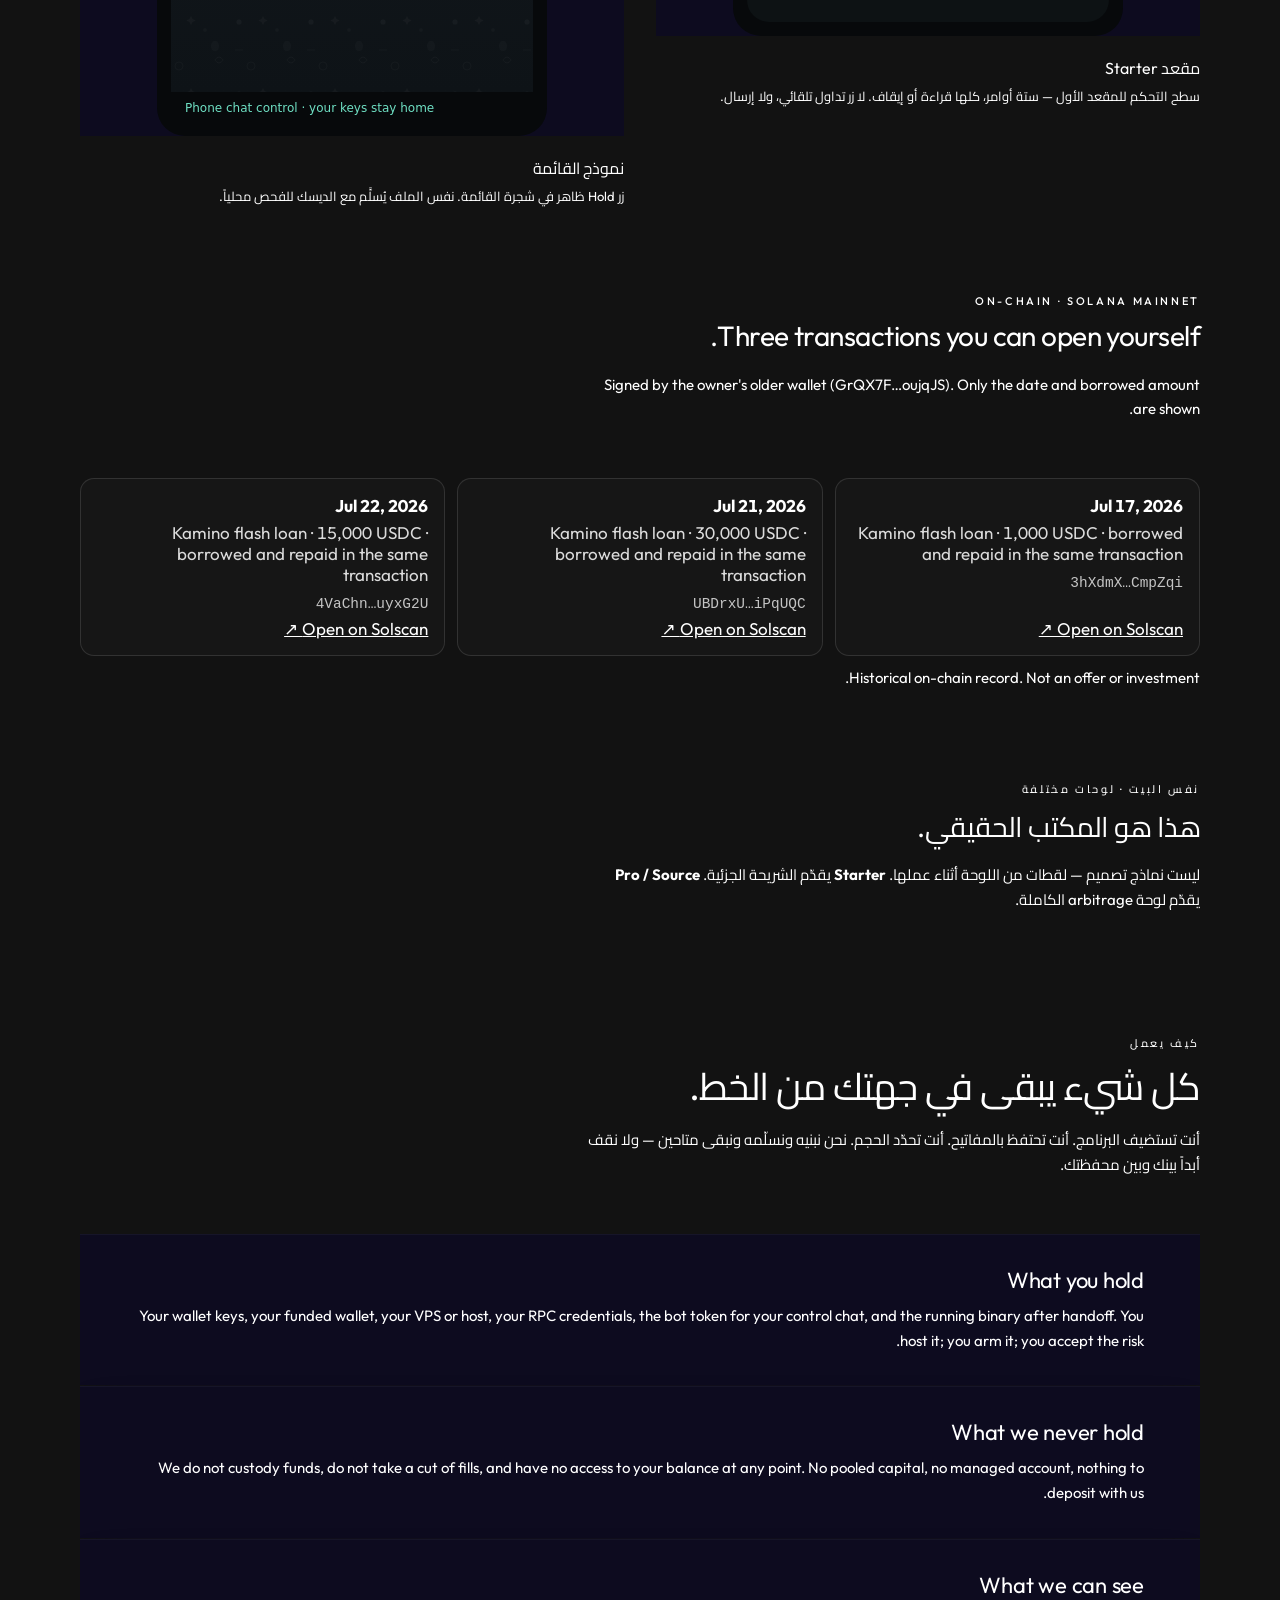
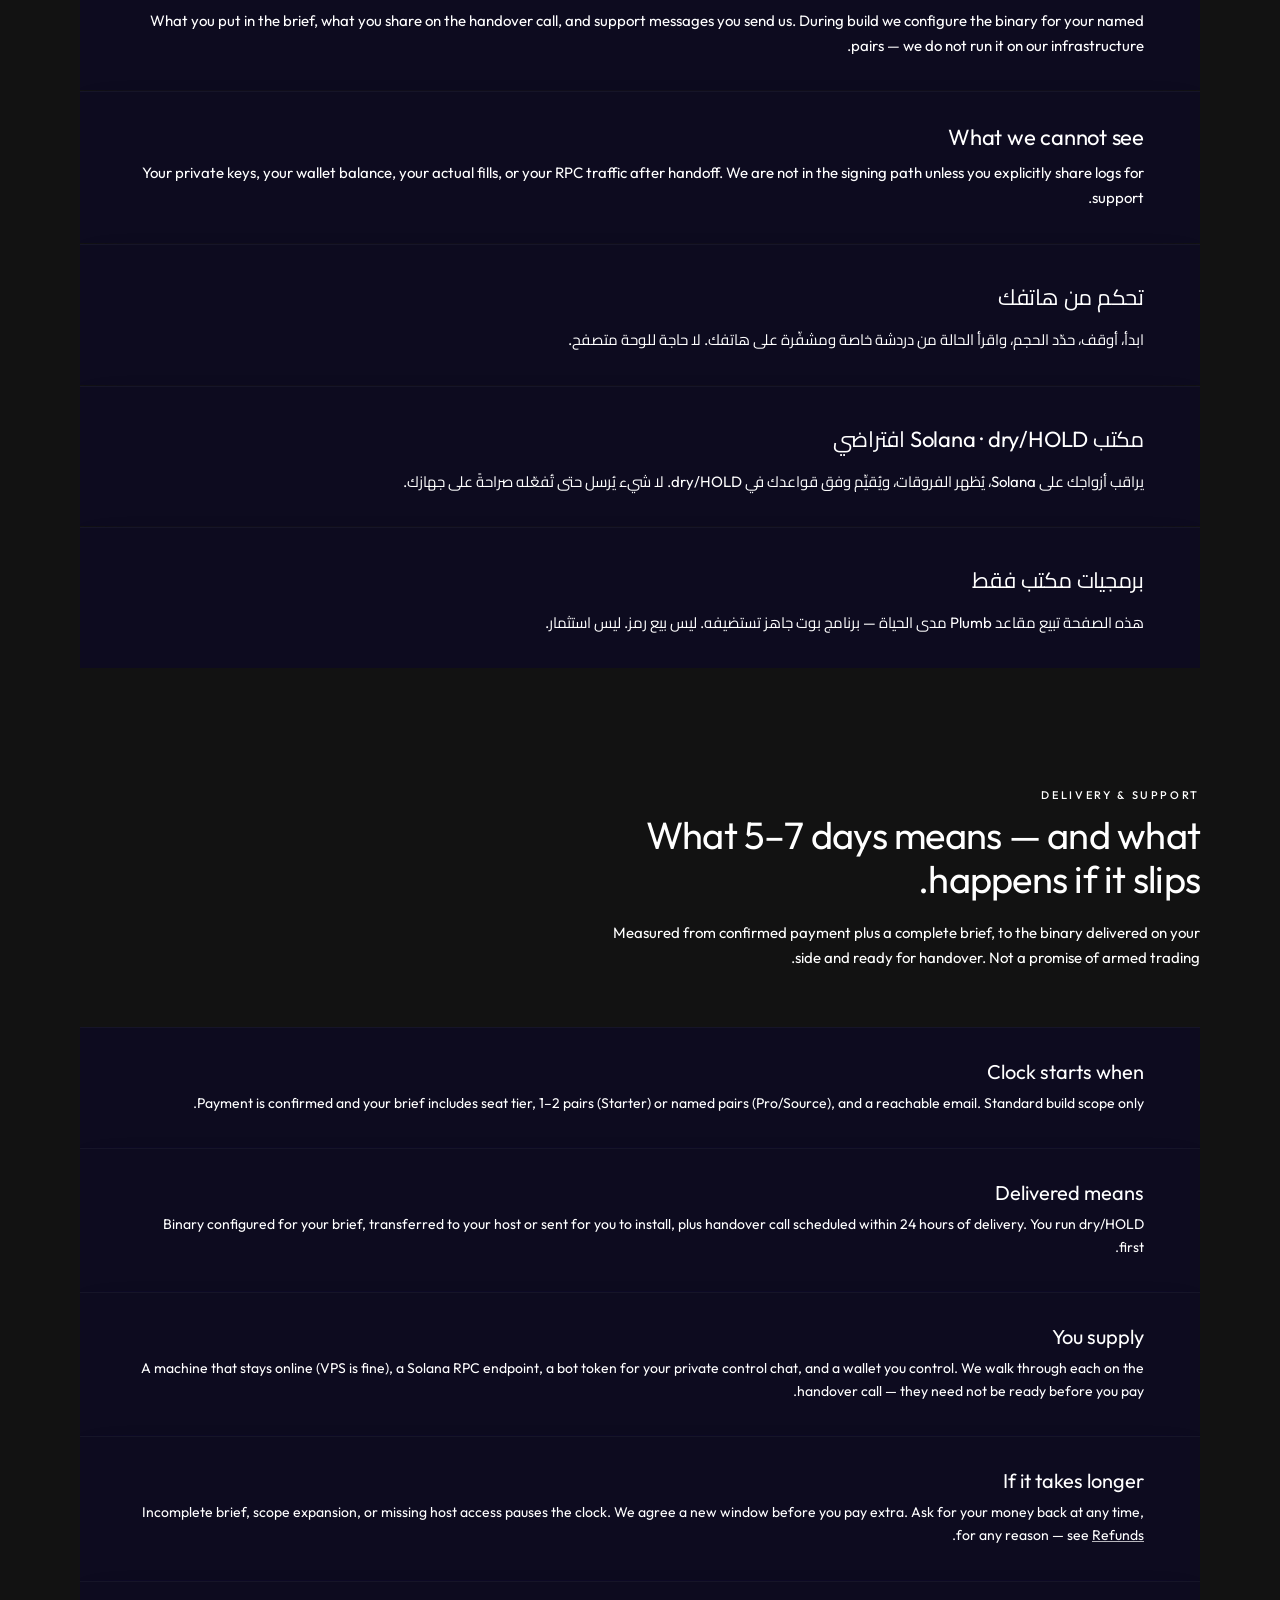
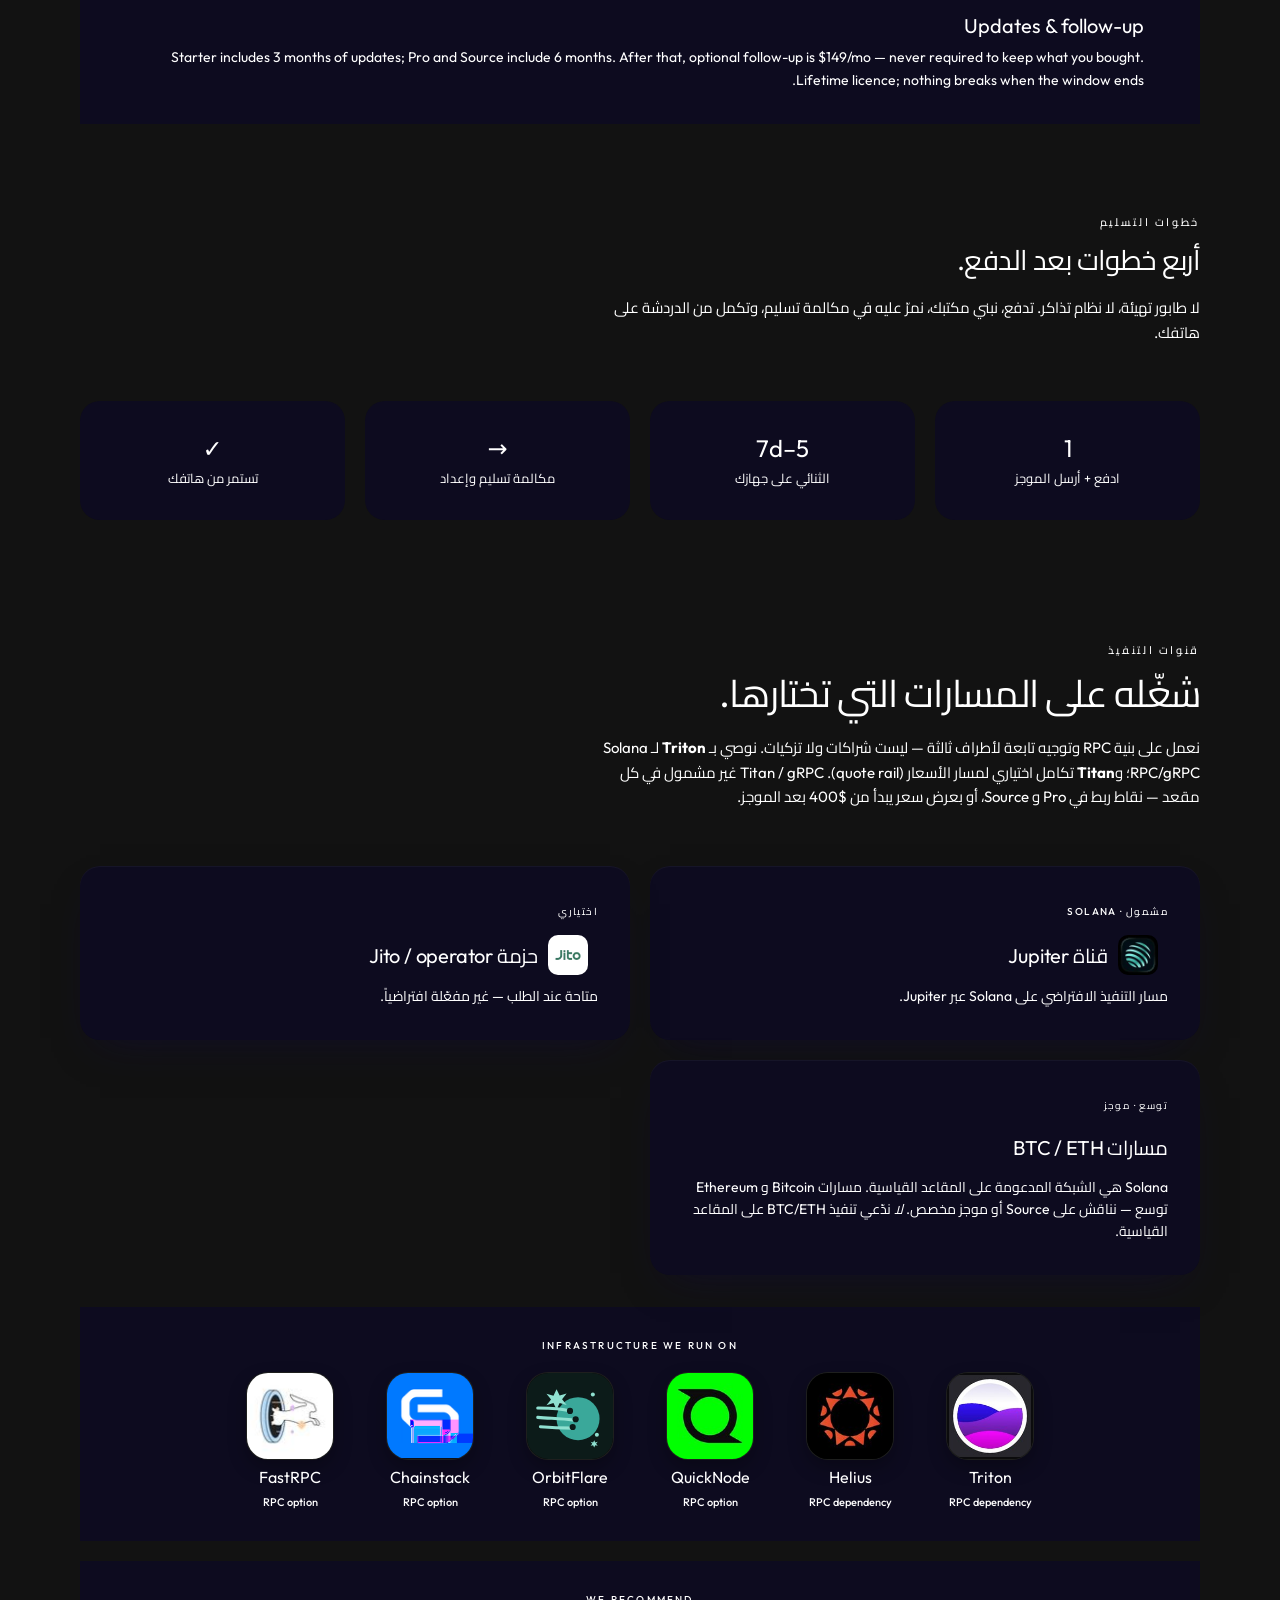
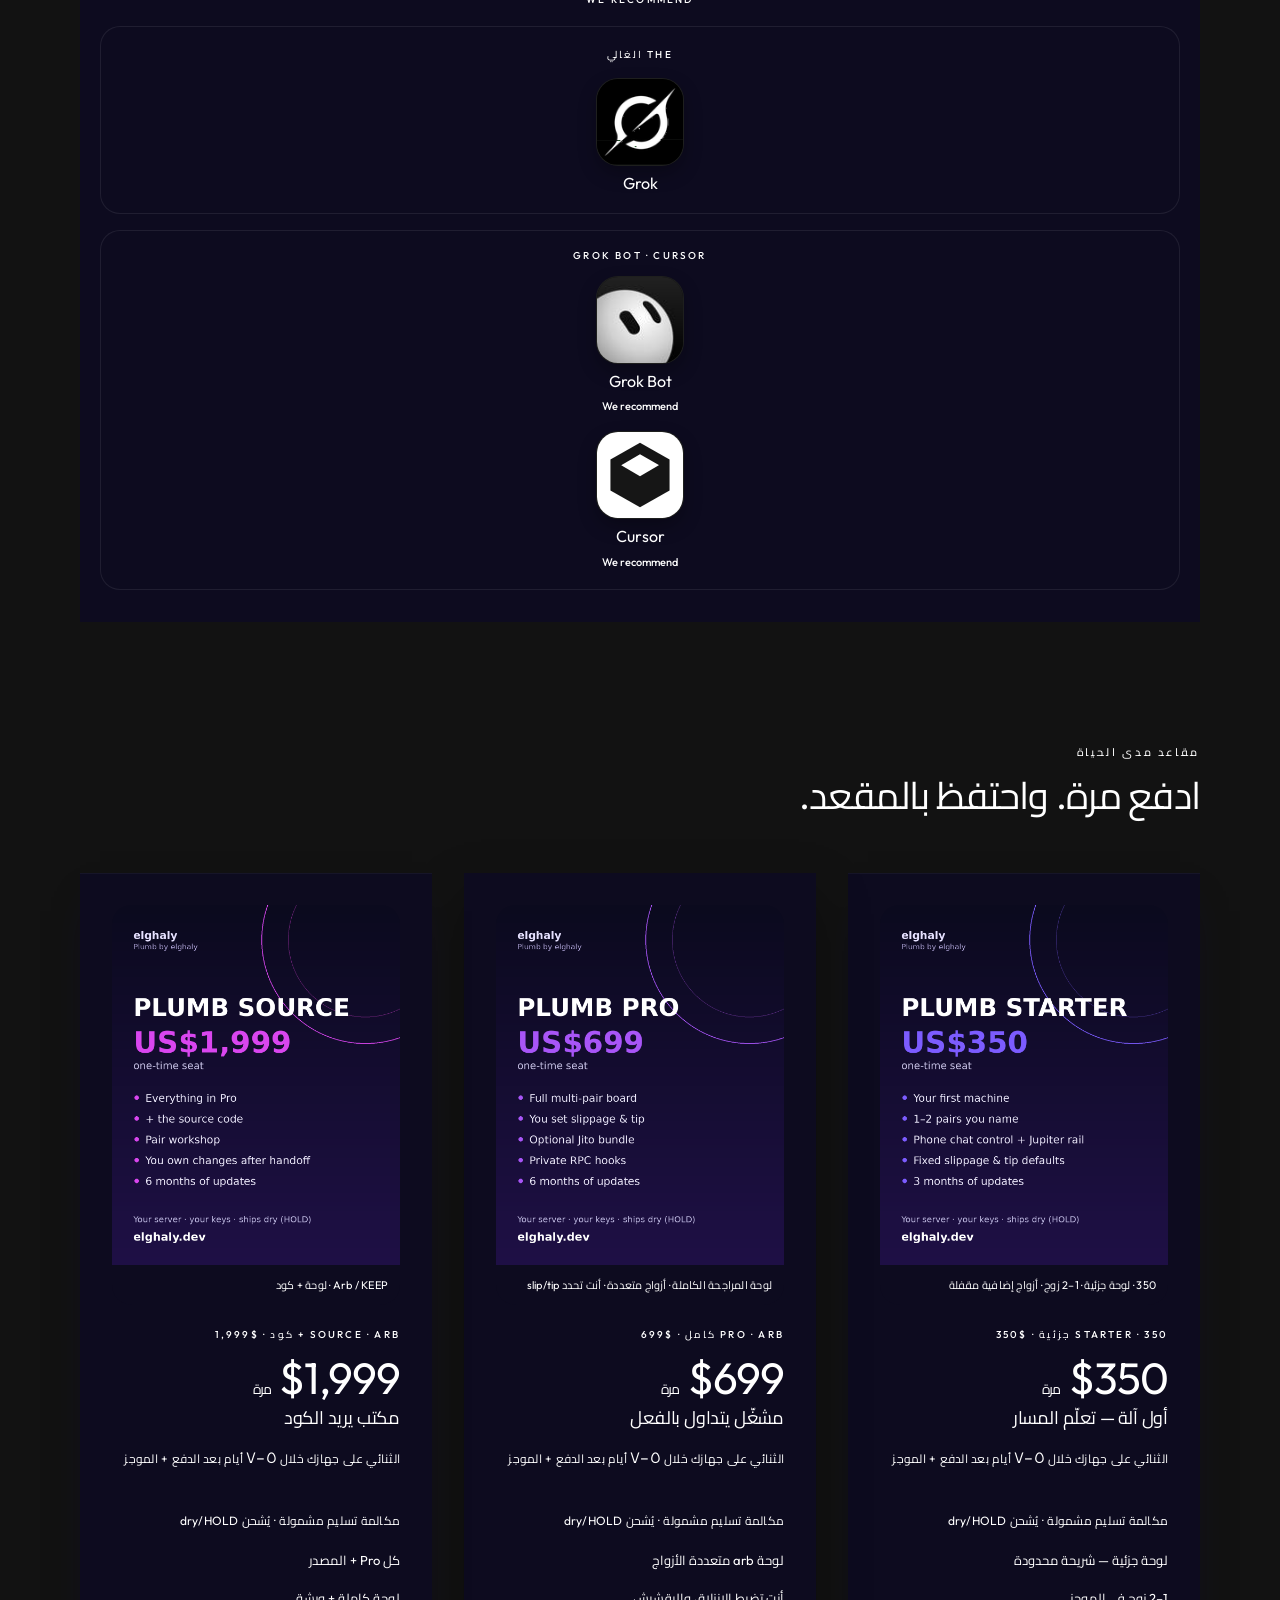
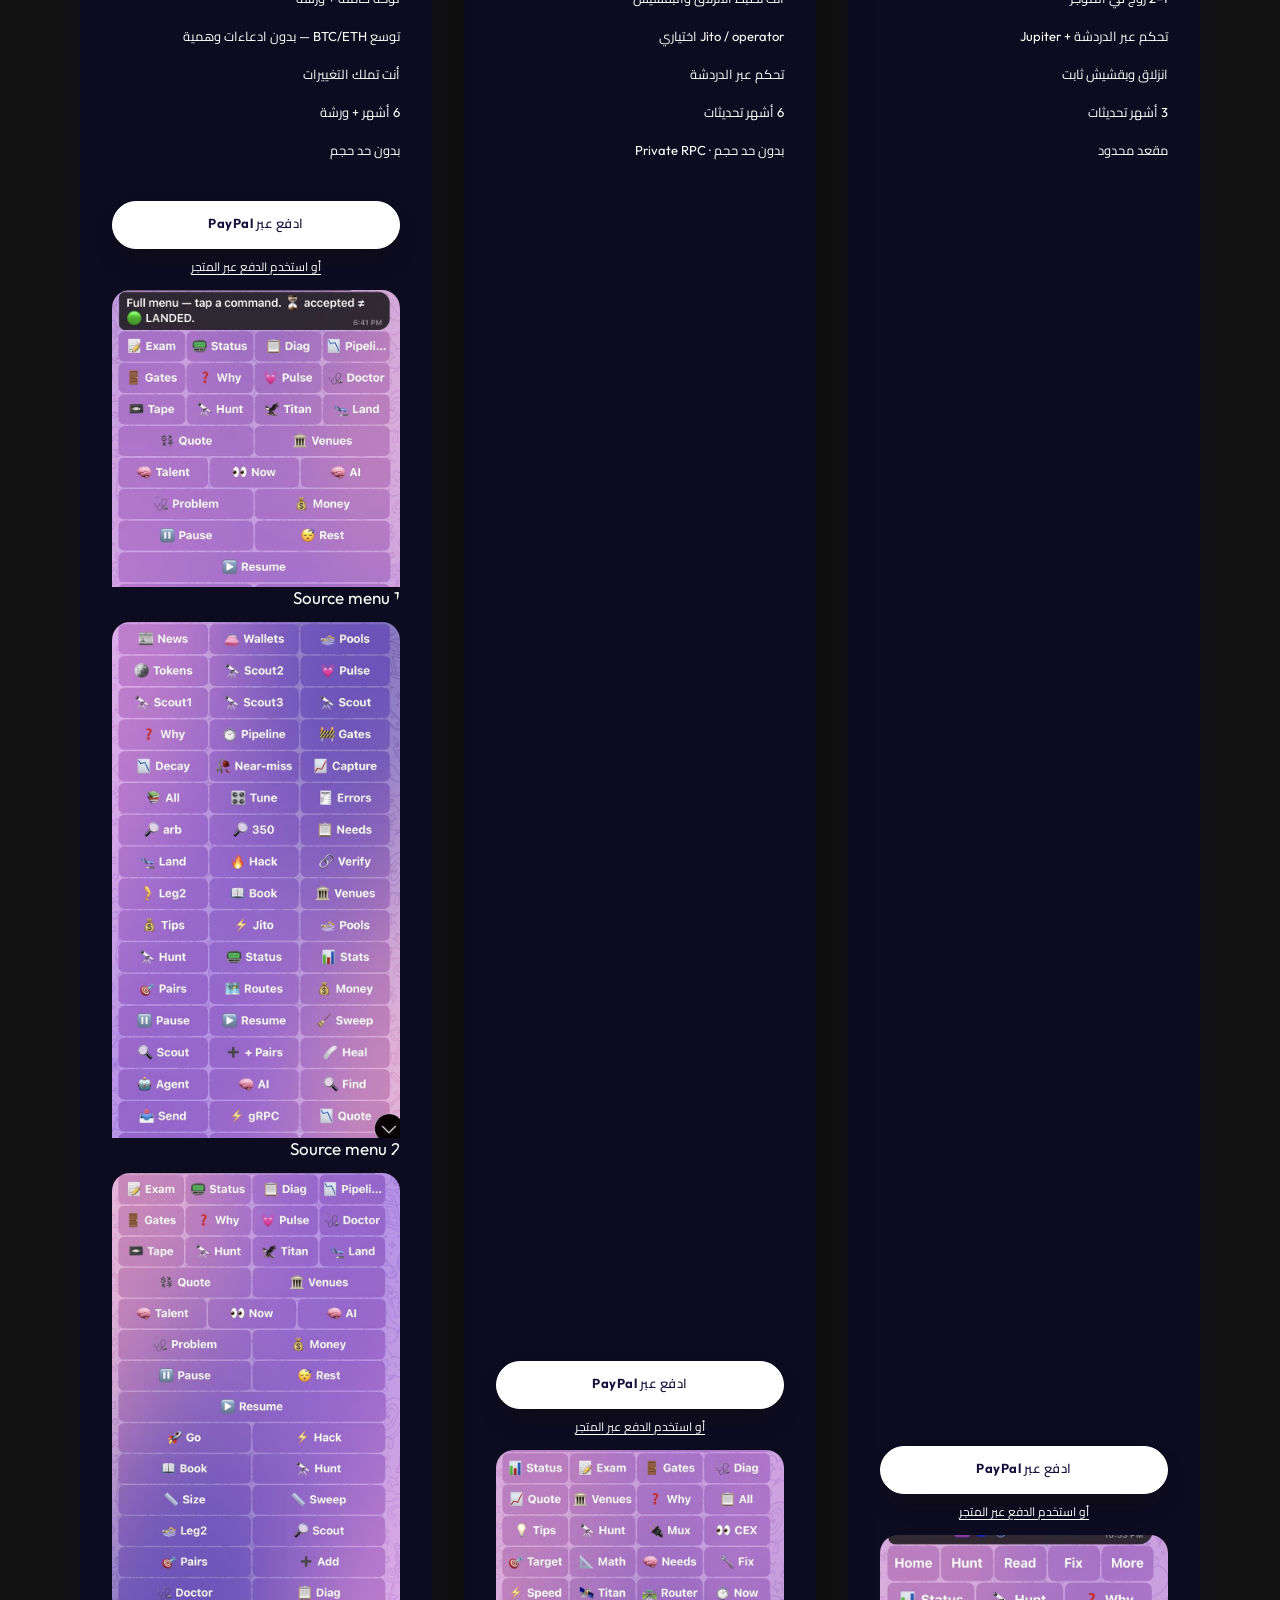
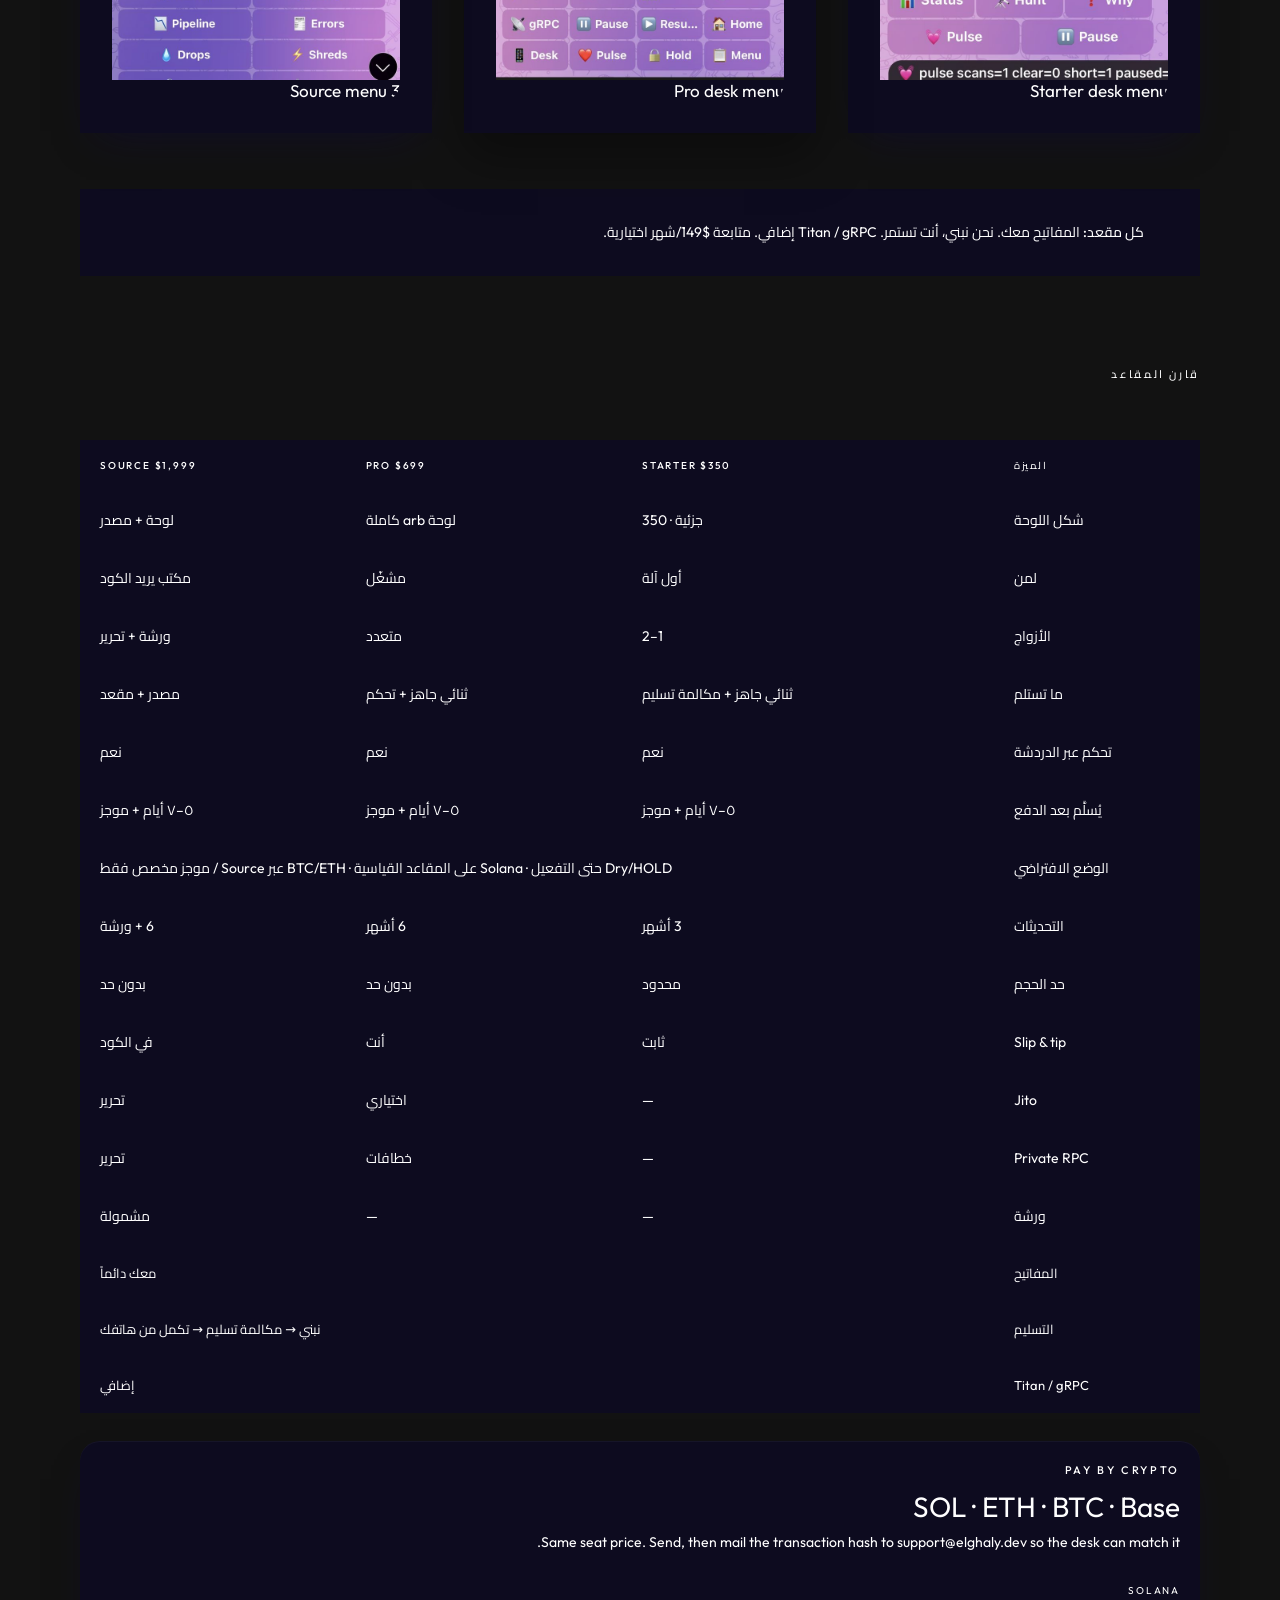
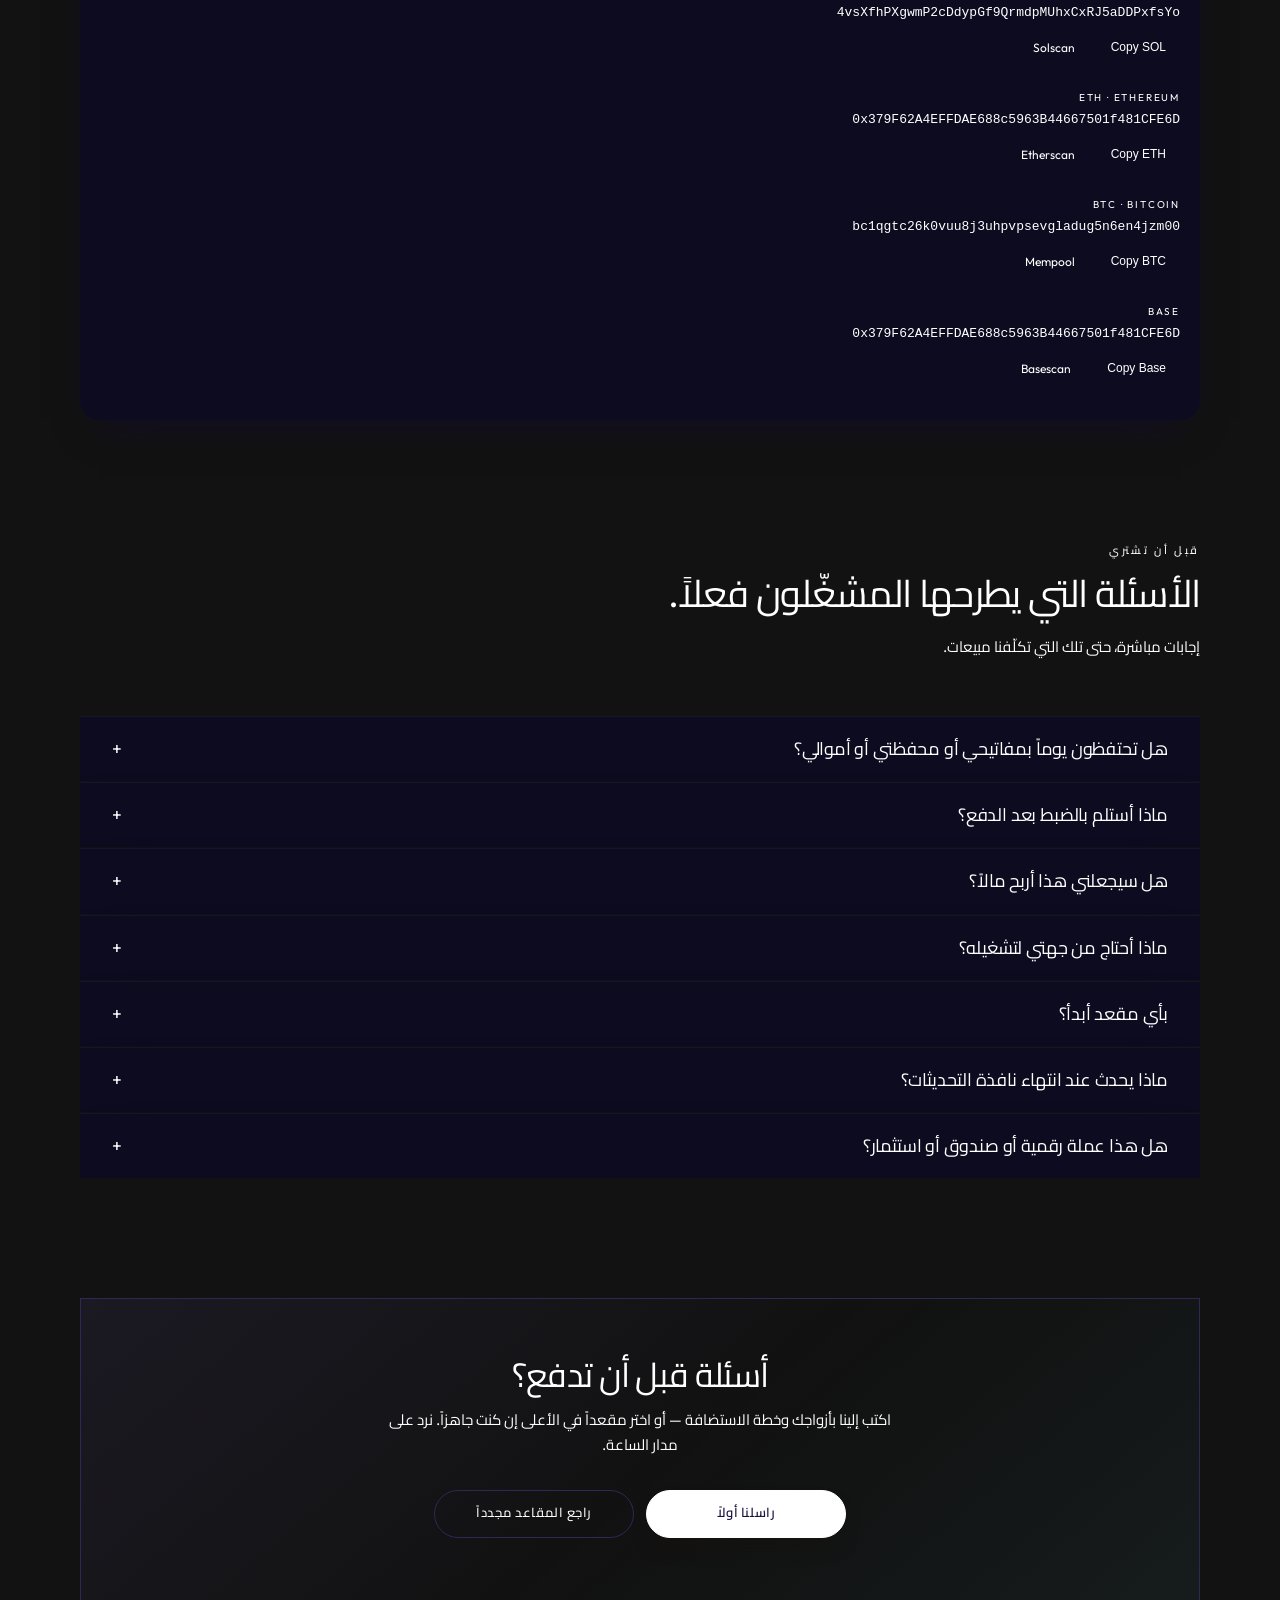
==== commit 62d7d42d: "style: elghaly.dev night background on every page" ====
--- a/ar/index.html
+++ b/ar/index.html
@@ -6,7 +6,7 @@
 <meta name="viewport" content="width=device-width,initial-scale=1"/>
 <title>Plumb — Ready Desk Software</title>
 <meta name="description" content="Self-hosted Solana desk software. Ships dry/HOLD. Controlled from a private chat on your phone, Jupiter routes, partial or full pair board. Ready in 5–7 days after payment and brief. Lifetime seats."/>
-<meta name="theme-color" content="#352373"/>
+<meta name="theme-color" content="#07080c"/>
 <meta name="color-scheme" content="dark"/>
 <meta name="robots" content="index,follow,max-image-preview:large,max-snippet:-1"/>
 <meta name="author" content="Elghaly"/>
@@ -775,10 +775,10 @@
     <p class="addr" id="footAddr">Contact: <a href="mailto:support@elghaly.dev">support@elghaly.dev</a></p>
     <p class="addr legal-links"><a href="https://elghaly.dev/about.html">About</a> · <a href="https://chatting.elghaly.dev">Chatting</a> · <a href="/refunds/">Refunds</a> · <a href="https://elghaly.dev/delivery.html">Delivery</a> · <a href="https://elghaly.dev/terms.html">Terms</a> · <a href="https://elghaly.dev/privacy.html">Privacy</a></p>
     <p class="fine" id="fine">Plumb is desk software sold as-is, without warranty. We make no claims about results, returns, CLEAR, land, or any outcome. You host it, you hold the keys, you accept the risk. Not a token sale. Not an investment. <a href="refunds/">Refunds</a>.</p>
-  <p class="lic-badges"><a href="https://creativecommons.org/licenses/by/4.0/" rel="license">© elghaly · CC BY 4.0</a></p>
+  <p class="lic-badges"><a href="https://creativecommons.org/licenses/by/4.0/" rel="license">© elghaly · CC BY 4.0</a> <a href="https://github.com/Alarm2024">Open source</a></p>
   <div class="footer-social">
 <div class="fsoc-row"><a class="fsoc" href="https://github.com/elghaly-dev" aria-label="GitHub" rel="noopener"><svg viewBox="0 0 24 24" aria-hidden="true"><path fill="currentColor" d="M12 2a10 10 0 0 0-3.2 19.5c.5.1.7-.2.7-.5v-1.7c-2.8.6-3.4-1.3-3.4-1.3-.5-1.2-1.1-1.5-1.1-1.5-.9-.6.1-.6.1-.6 1 .1 1.5 1 1.5 1 .9 1.5 2.4 1.1 3 .8.1-.7.4-1.1.6-1.4-2.2-.3-4.6-1.1-4.6-5 0-1.1.4-2 1-2.7-.1-.3-.4-1.3.1-2.7 0 0 .8-.3 2.8 1a9.6 9.6 0 0 1 5 0c1.9-1.3 2.8-1 2.8-1 .5 1.4.2 2.4.1 2.7.6.7 1 1.6 1 2.7 0 3.9-2.4 4.7-4.6 5 .4.3.7.9.7 1.9v2.8c0 .3.2.6.7.5A10 10 0 0 0 12 2z"/></svg></a><a class="fsoc" href="https://gitlab.com/elghaly-dev" aria-label="GitLab" rel="noopener"><svg viewBox="0 0 24 24" aria-hidden="true"><path fill="currentColor" d="M12 21.5 3.2 14.6a1 1 0 0 1-.3-1.1L4.7 8l2.5 7.7h9.6L19.3 8l1.8 5.5a1 1 0 0 1-.3 1.1z"/></svg></a><a class="fsoc" href="https://www.linkedin.com/company/elghaly-llc" aria-label="LinkedIn" rel="noopener"><svg viewBox="0 0 24 24" aria-hidden="true"><path fill="currentColor" d="M4.5 8.5h3.3V20H4.5zM6.2 3.5a1.9 1.9 0 1 1 0 3.8 1.9 1.9 0 0 1 0-3.8zM10 8.5h3.1v1.6c.5-.9 1.6-1.9 3.4-1.9 3.5 0 4.1 2.3 4.1 5.3V20h-3.3v-5.7c0-1.4 0-3.1-1.9-3.1s-2.2 1.5-2.2 3V20H10z"/></svg></a><a class="fsoc" href="https://x.com/wyndham350" aria-label="X" rel="noopener" target="_blank"><svg viewBox="0 0 24 24" aria-hidden="true"><path fill="currentColor" d="M17.8 3h3.1l-6.8 7.7L22 21h-6.2l-4.9-6.3L5.3 21H2.2l7.2-8.3L2 3h6.4l4.4 5.800zm-1.100 16.2h1.700L7.4 4.700H5.600z"/></svg></a><a class="fsoc" href="https://www.instagram.com/plumb.35" aria-label="Instagram" rel="noopener" target="_blank"><svg viewBox="0 0 24 24" aria-hidden="true"><rect x="3.5" y="3.5" width="17" height="17" rx="5" fill="none" stroke="currentColor" stroke-width="1.7"/><circle cx="12" cy="12" r="4" fill="none" stroke="currentColor" stroke-width="1.7"/><circle cx="17" cy="7" r="1.1" fill="currentColor"/></svg></a><a class="fsoc" href="https://plumb-shop.elghaly.dev" aria-label="Plumb shop" rel="noopener" target="_blank"><svg viewBox="0 0 24 24" aria-hidden="true"><path fill="none" stroke="currentColor" stroke-width="1.7" stroke-linejoin="round" stroke-linecap="round" d="M5 8h14l-1 12H6zM9 8V6.5a3 3 0 0 1 6 0V8"/></svg></a><a class="fsoc" href="&#x6d;&#x61;&#x69;&#x6c;&#x74;&#x6f;&#x3a;&#x31;&#x39;&#x31;&#x38;&#x38;&#x32;&#x35;&#x37;&#x35;&#x32;&#x40;&#x71;&#x71;&#x2e;&#x63;&#x6f;&#x6d;" aria-label="QQ Mail" rel="noopener"><svg viewBox="0 0 24 24" aria-hidden="true"><path fill="none" stroke="currentColor" stroke-width="1.7" stroke-linejoin="round" stroke-linecap="round" d="M3.5 6h17v12h-17zM3.5 6.5l8.5 6.5 8.5-6.5"/></svg></a></div>
-<p class="fsoc-addr" dir="ltr">Elghaly LLC, 548 Market St, San Francisco, CA 94104, USA</p>
+<p class="fsoc-addr" dir="ltr">Elghaly LLC · 548 Market St, San Francisco, CA 94104, USA</p>
 </div>
 </footer>
 </div>
--- a/css/house-glass.css
+++ b/css/house-glass.css
@@ -35,8 +35,9 @@
 :root {
   color-scheme: dark;
   /* Design spec tokens (chatting.elghaly.dev) */
-  --bg: #5a4fc0;
-  --bg-2: #6a5fd0;
+  /* page night, as elghaly.dev: --night #07080c, --night-2 #0d1120 */
+  --bg: #07080c;
+  --bg-2: #0d1120;
   --card: #0d0b1f;
   --card-2: #17142f;
   --line: #1c1838;
@@ -112,7 +113,11 @@
   inset: 0;
   z-index: -1;
   pointer-events: none;
-  background: linear-gradient(180deg, var(--house-bg), var(--house-bg-2));
+  /* the elghaly.dev page background: night with a lapis glow on top */
+  background:
+    radial-gradient(120% 60% at 50% -10%, rgba(42, 76, 179, .30), transparent 60%),
+    radial-gradient(80% 50% at 50% 110%, rgba(196, 161, 236, .10), transparent 70%),
+    var(--house-bg);
 }
 
 .wrap {
@@ -140,7 +145,7 @@
   z-index: 50;
   margin: 0 calc(-1 * var(--house-gutter)) var(--space-sm);
   padding: 0;
-  background: rgba(90, 79, 192, 0.94);
+  background: rgba(13, 17, 32, 0.7);
   border-bottom: 1px solid var(--house-on-bg-line);
   backdrop-filter: saturate(160%) blur(16px);
   -webkit-backdrop-filter: saturate(160%) blur(16px);
@@ -180,7 +185,7 @@
 }
 
 header.nav.is-stuck {
-  background: rgba(90, 79, 192, 0.94);
+  background: rgba(13, 17, 32, 0.7);
   border-bottom-color: var(--house-on-bg-line);
 }
 
@@ -1177,7 +1182,7 @@
 @media(max-width:900px){
   .why-grid,.modes-grid,.seats,.gallery,.flash-gallery,.fixture-grid,.proof-links,.rails,.timeline{grid-template-columns:1fr}
   .wrap{padding:0 20px var(--space-xl)}
-  header{flex-direction:row;align-items:center;margin:0 -20px;padding:12px 20px}
+  header{flex-direction:row;align-items:center;margin:0 calc(-1 * var(--house-gutter));padding:12px var(--house-gutter)}
   .site-nav{display:none}
   .brand-plate-inner{grid-template-columns:1fr;gap:var(--space-md);padding:var(--space-sm)}
   .mobile-cta{display:flex}
